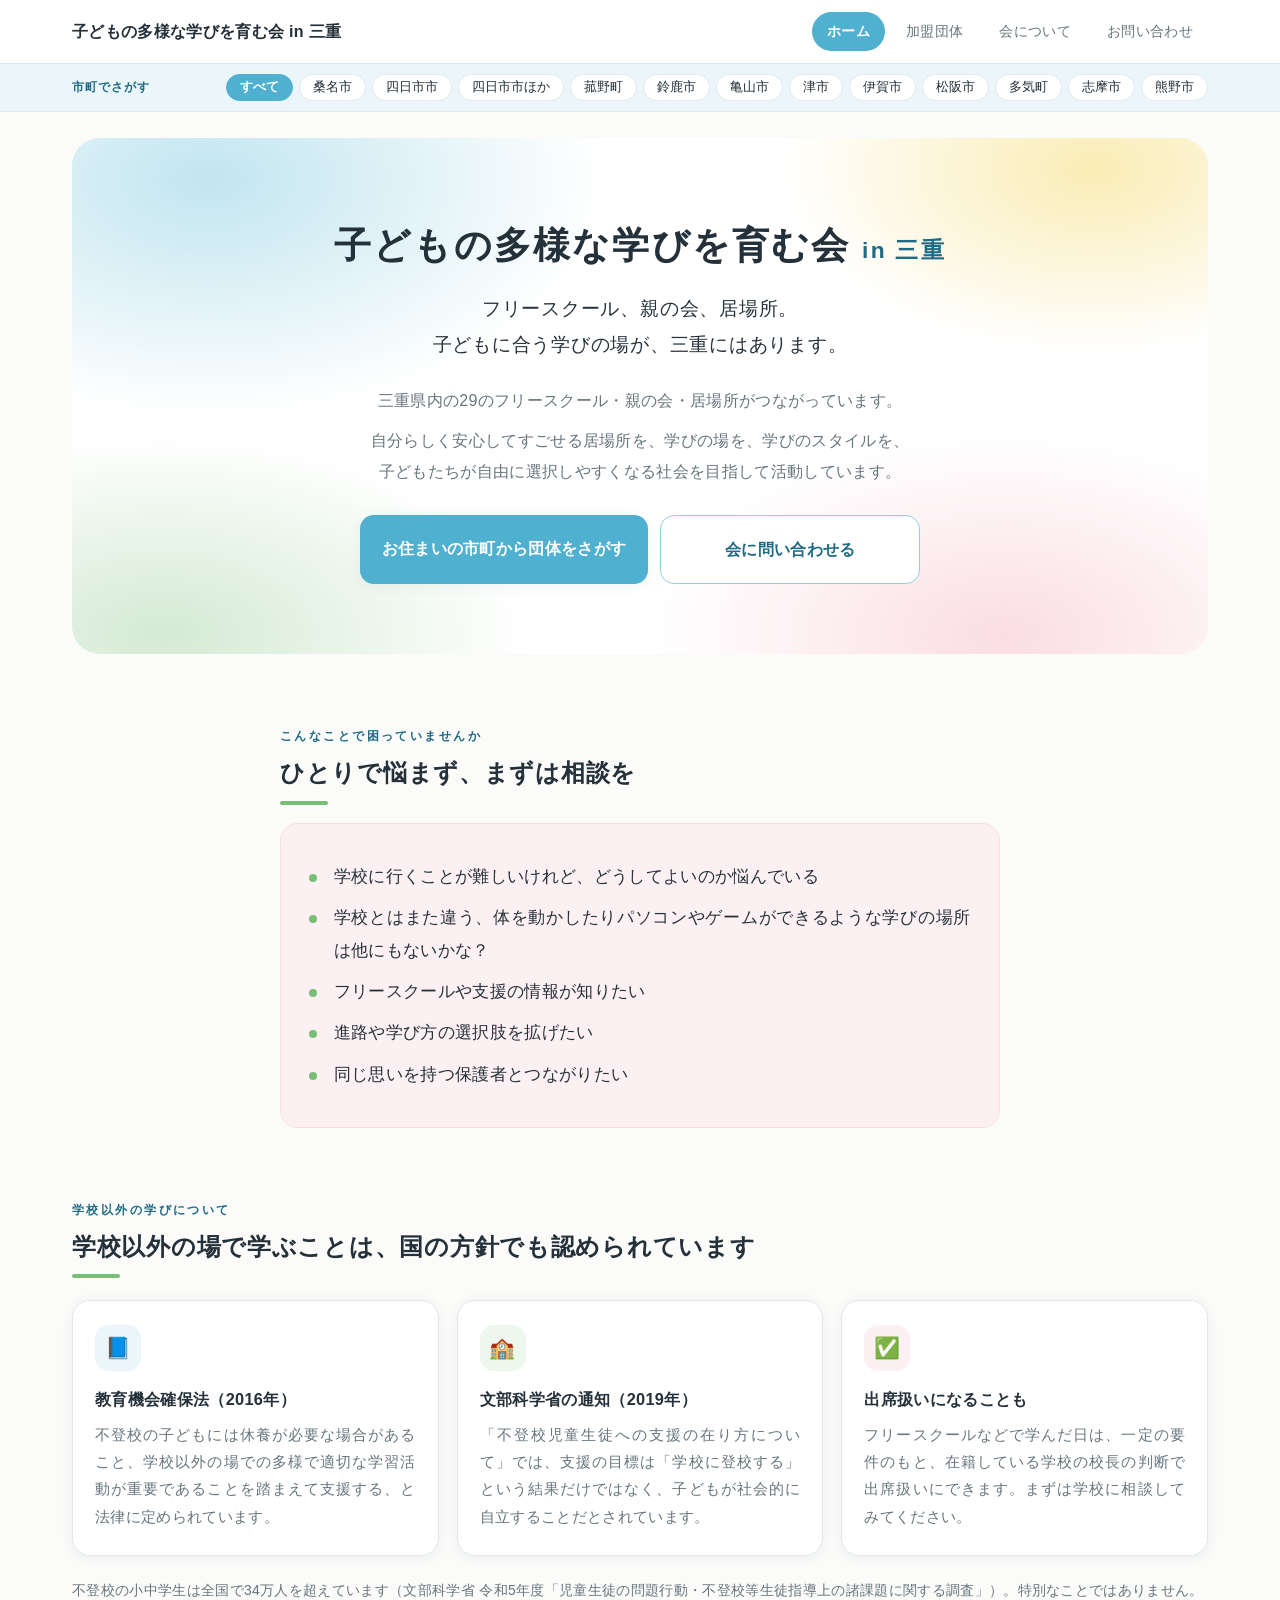
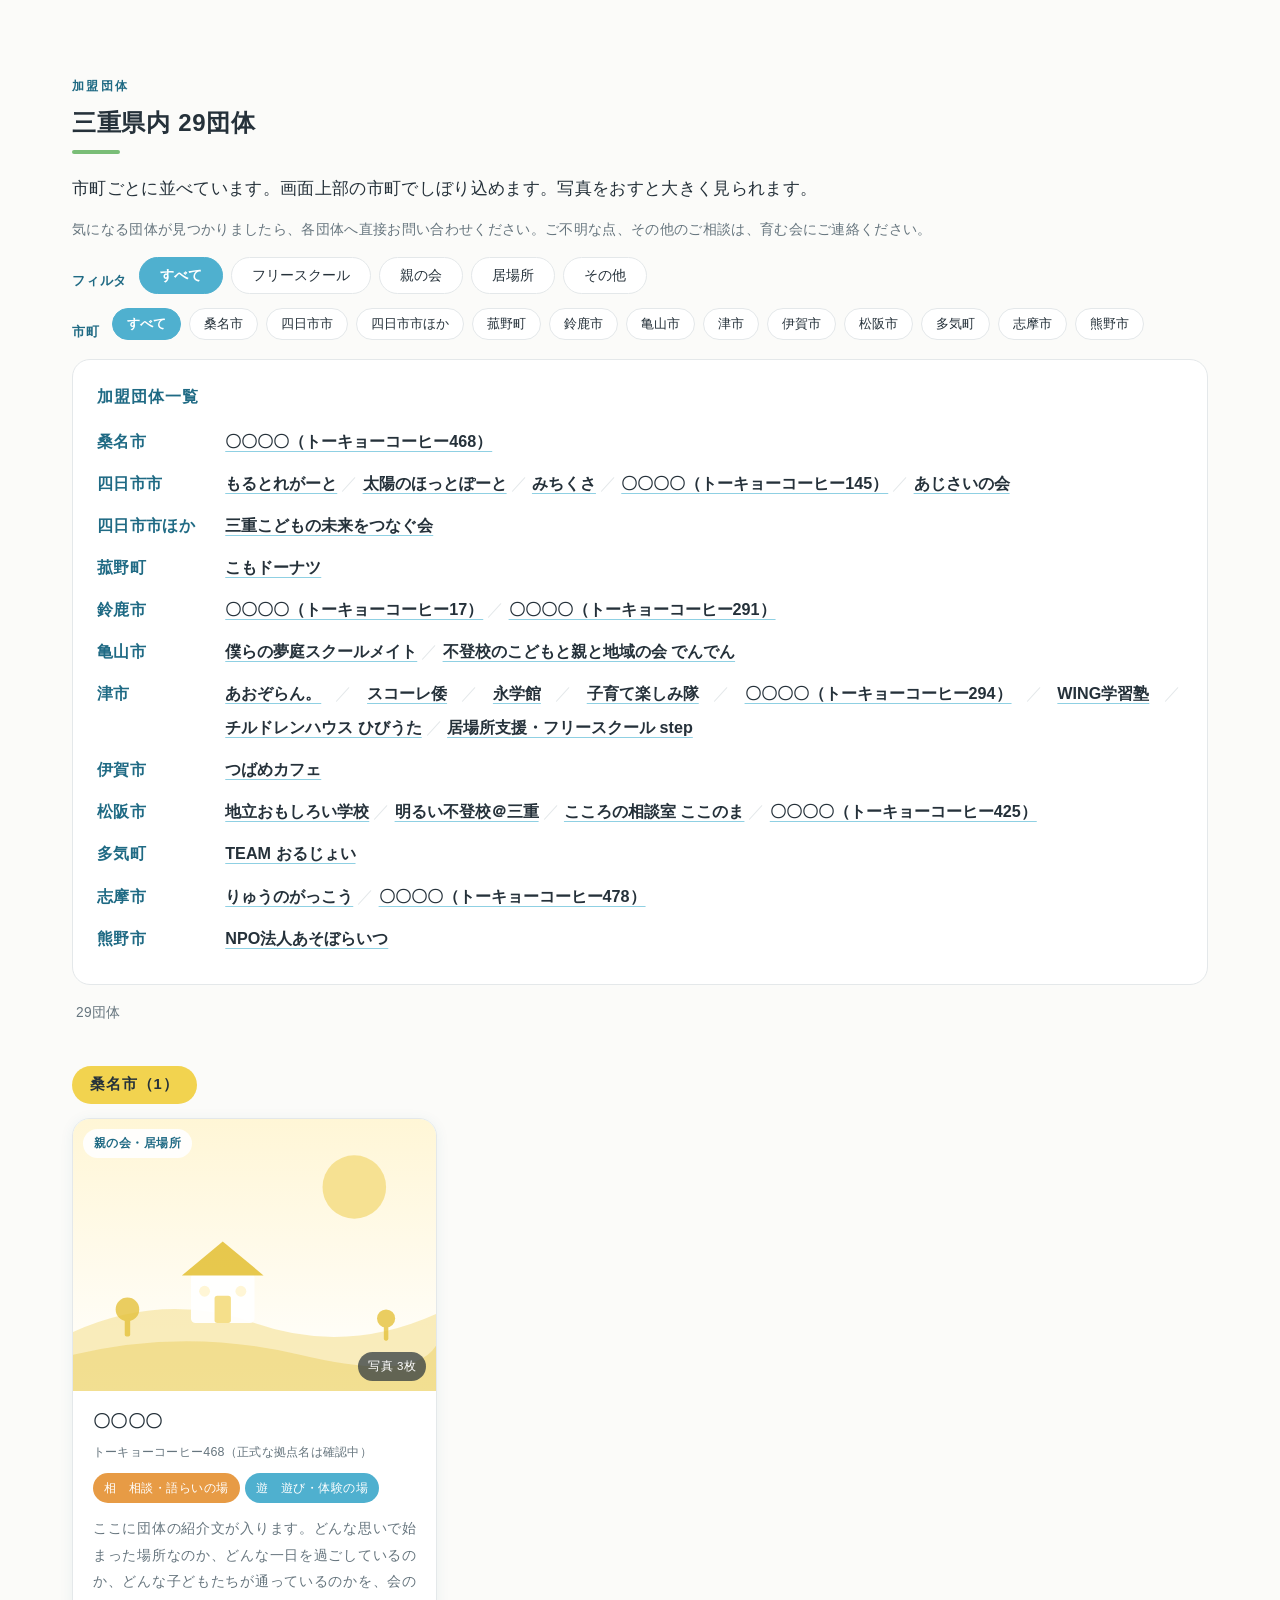
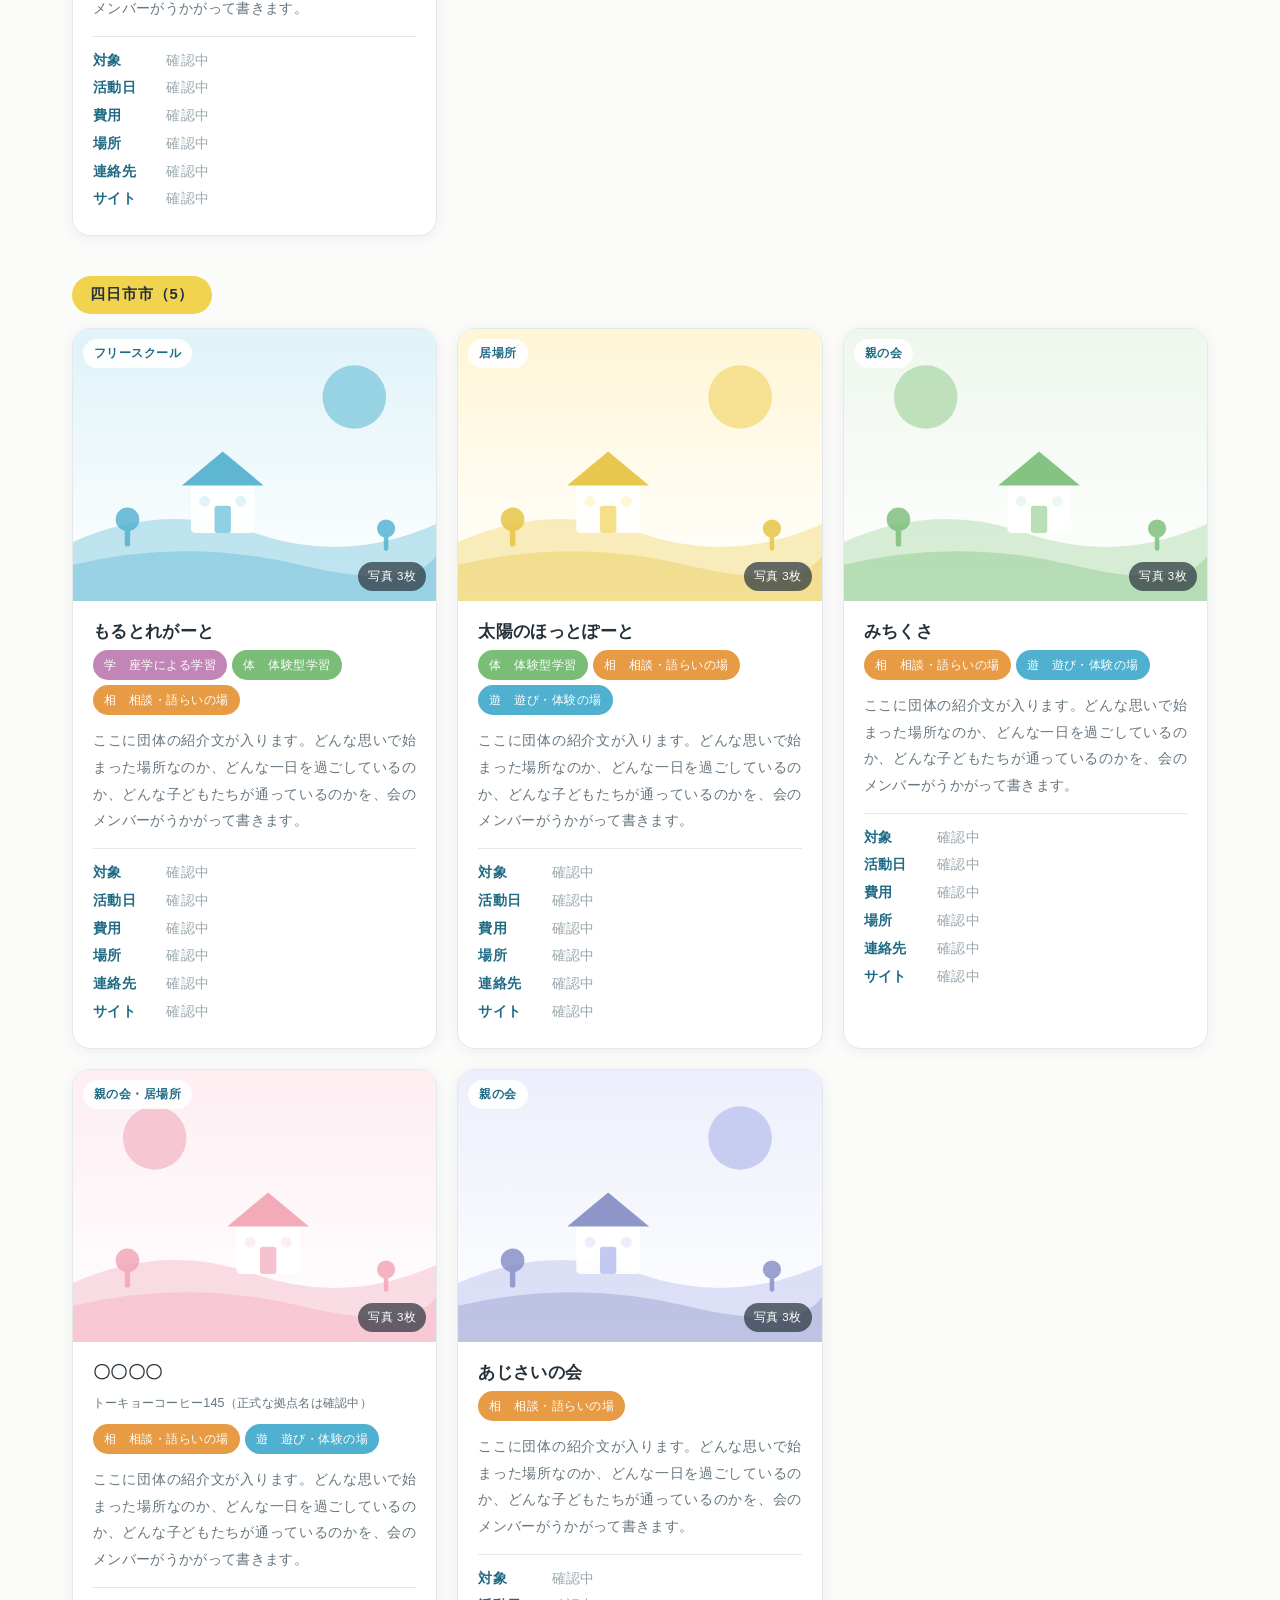
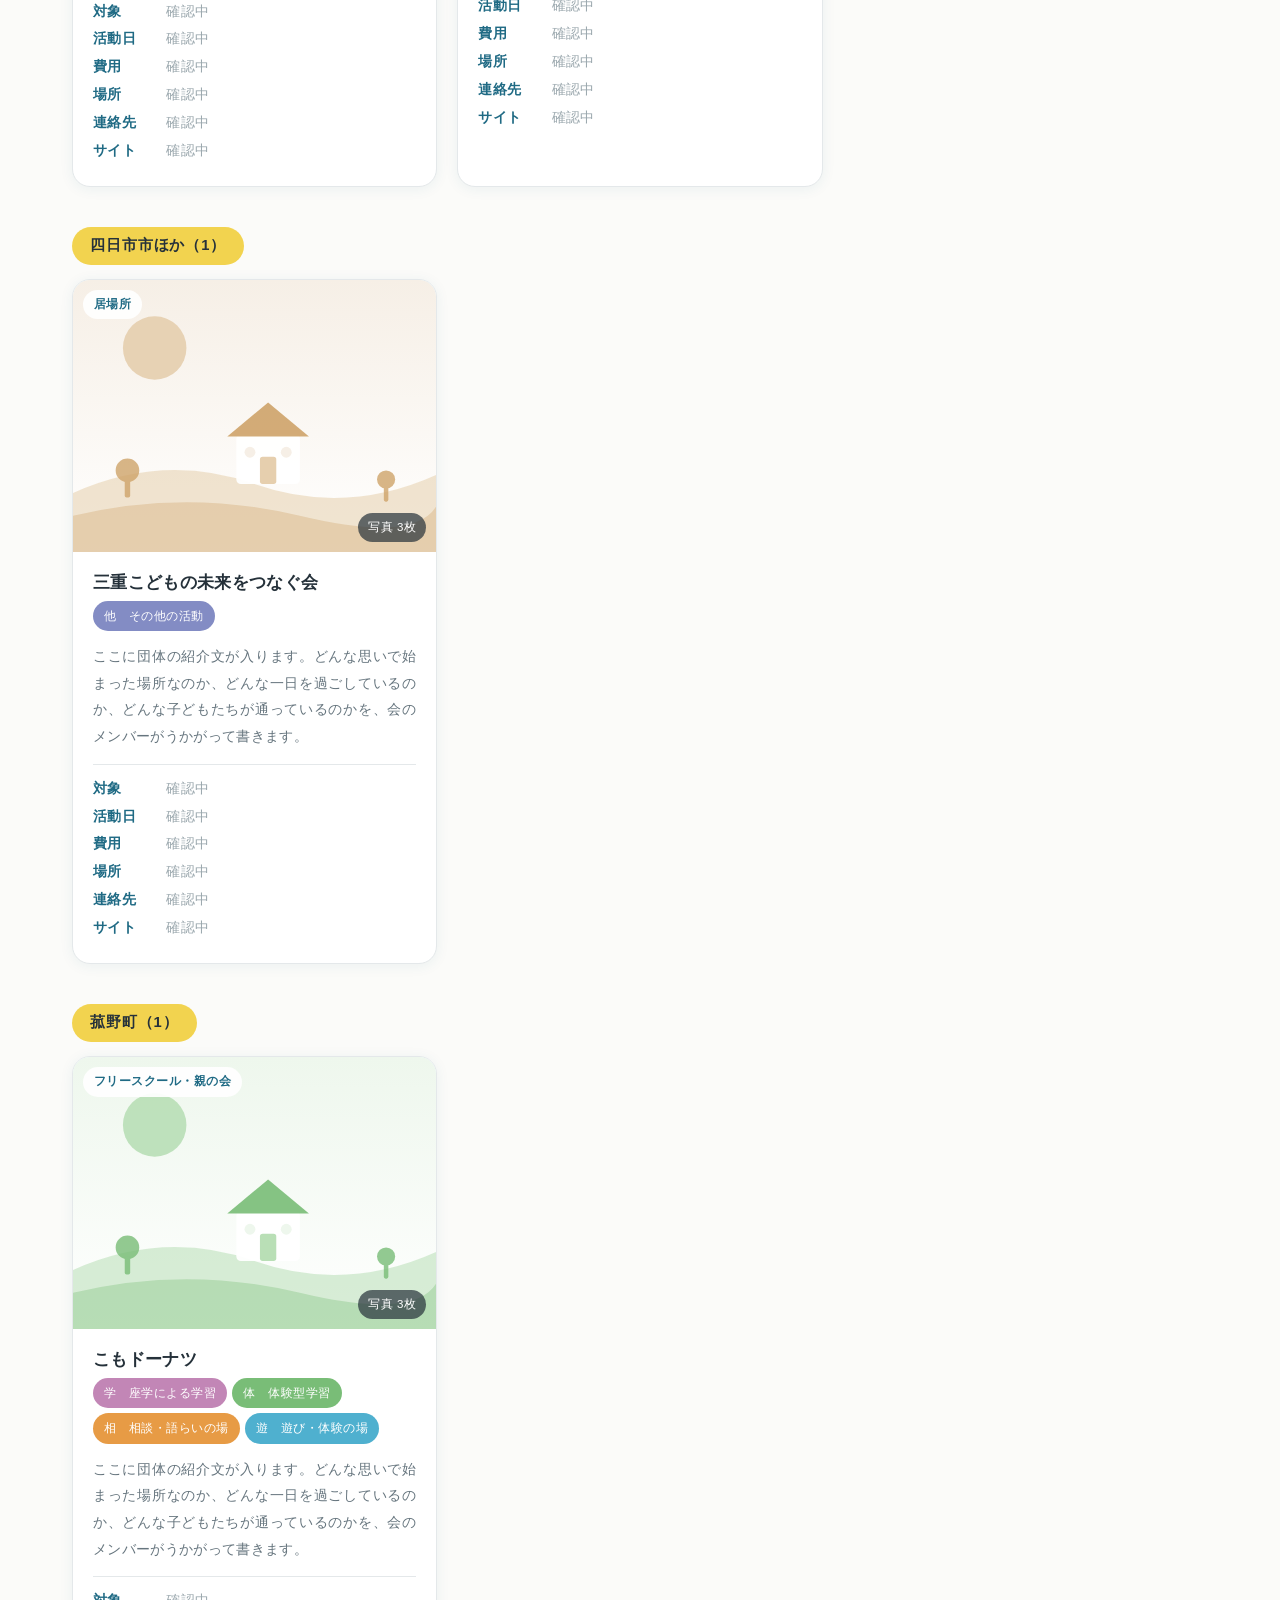
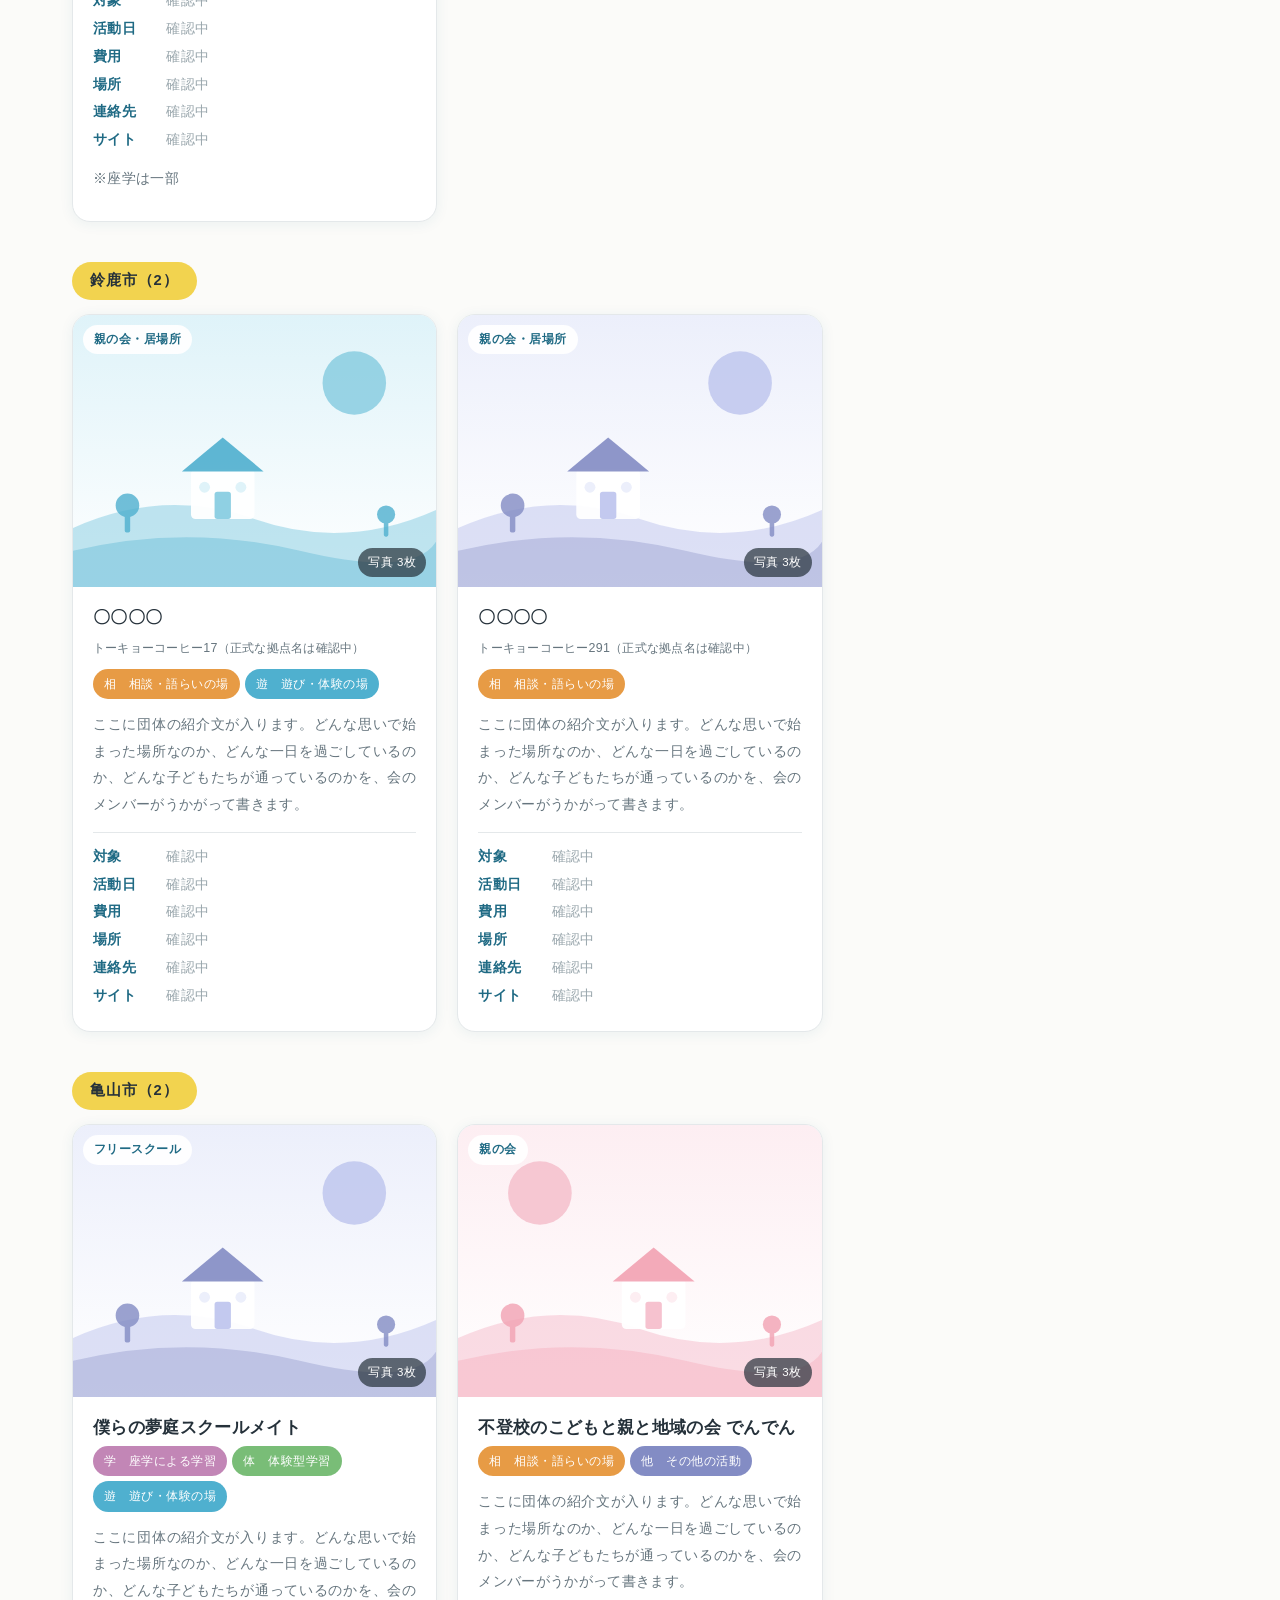
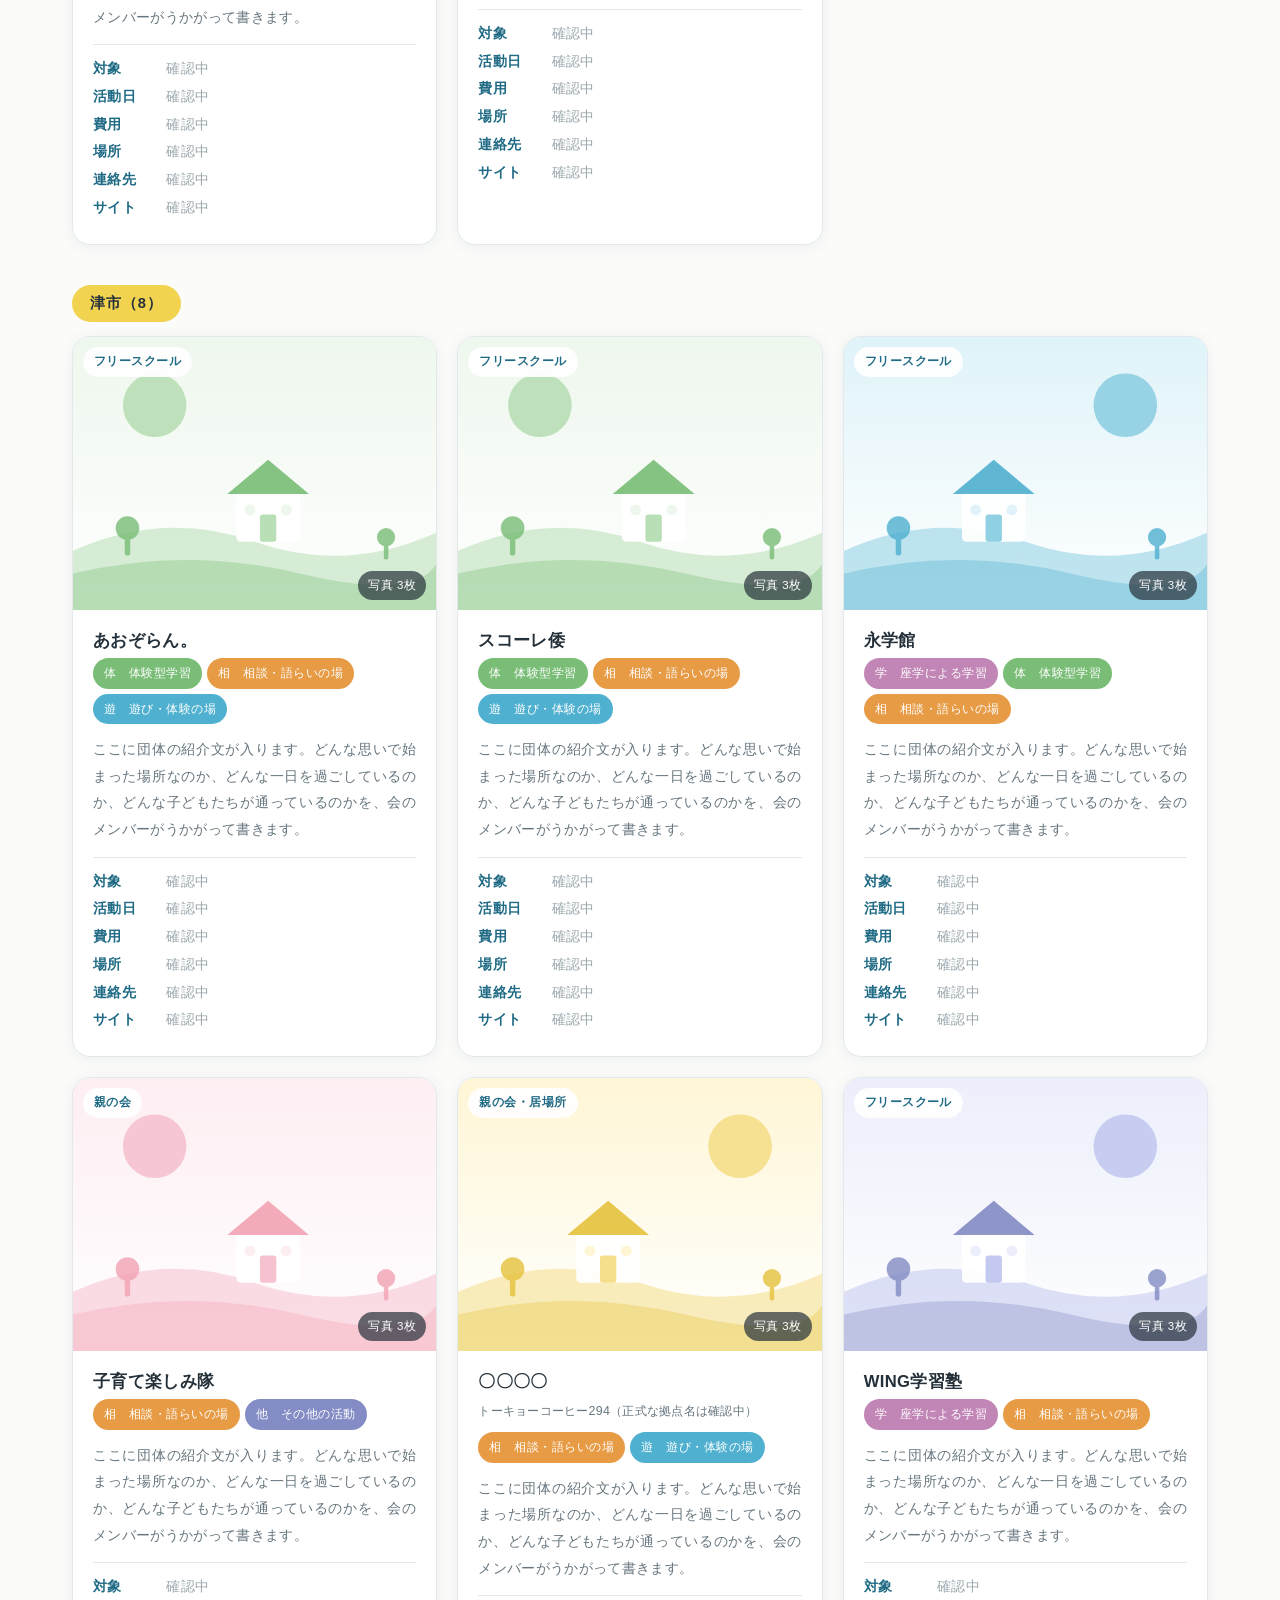
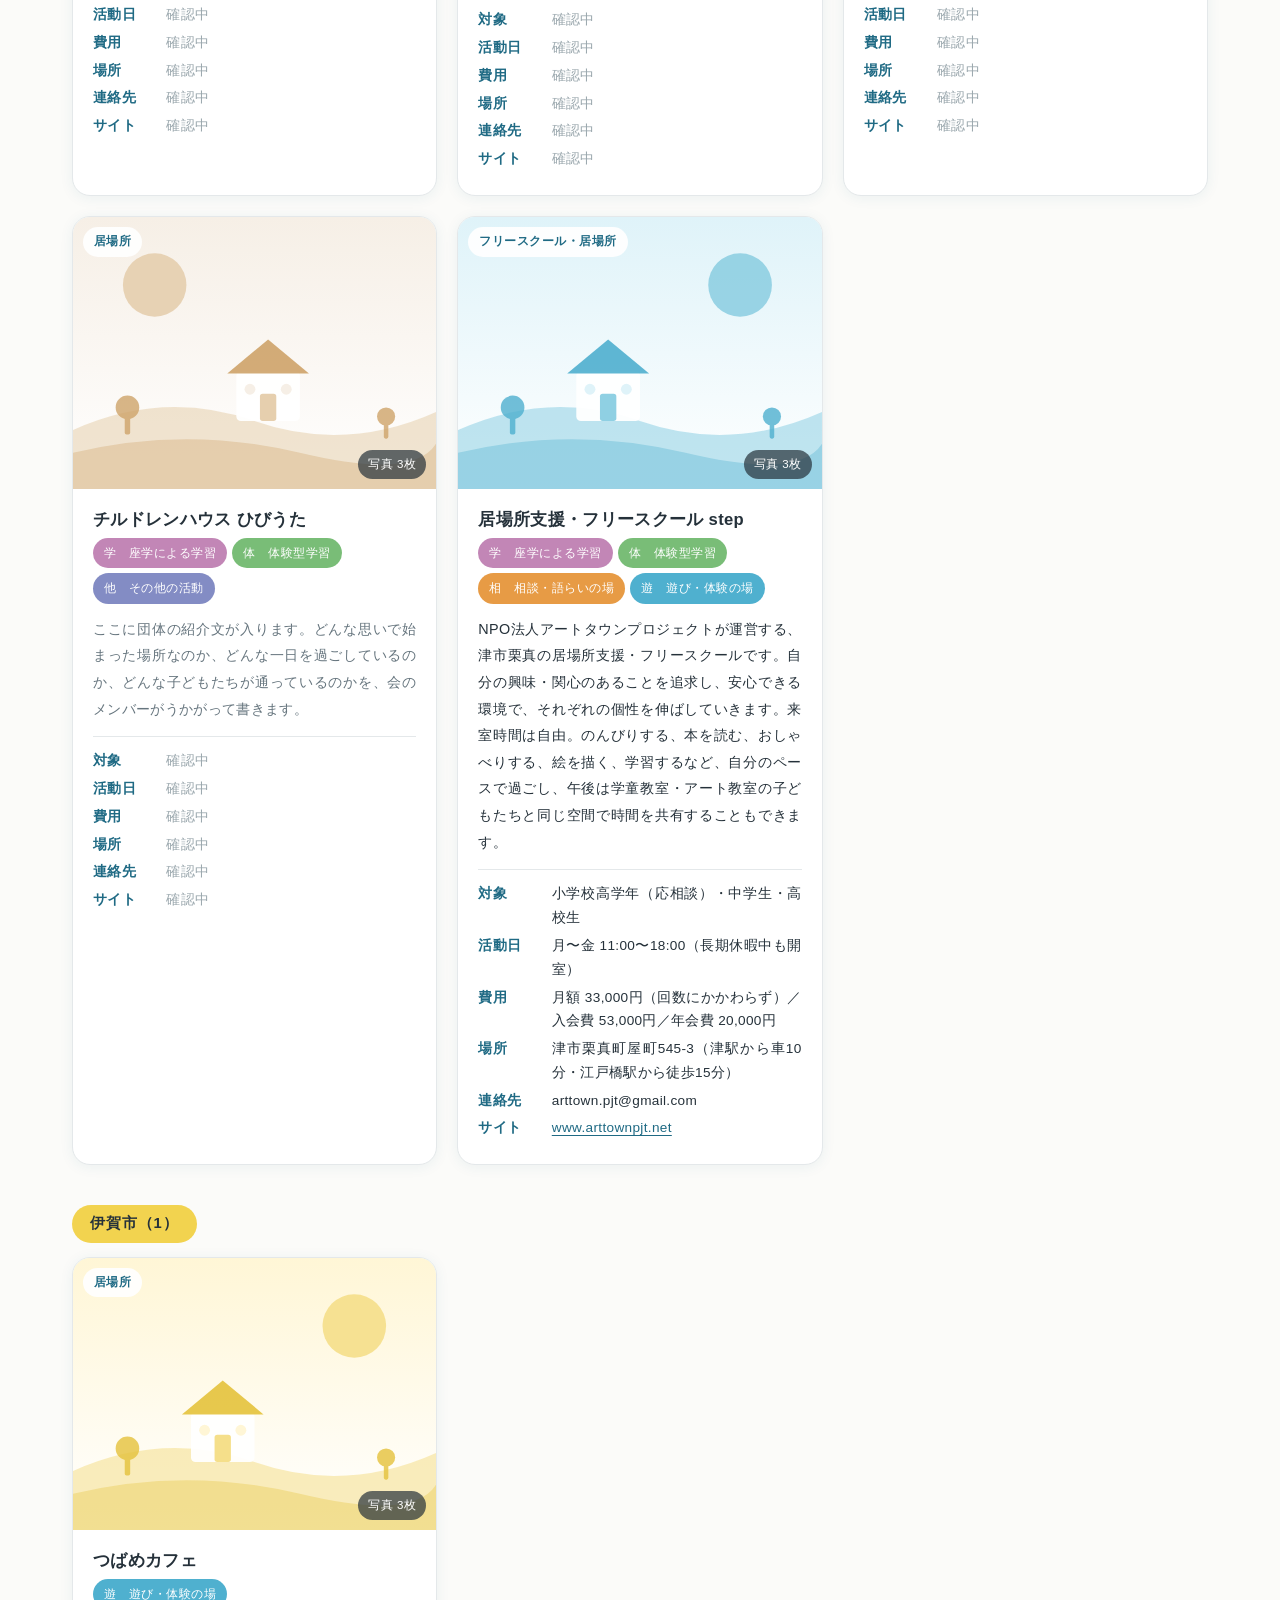
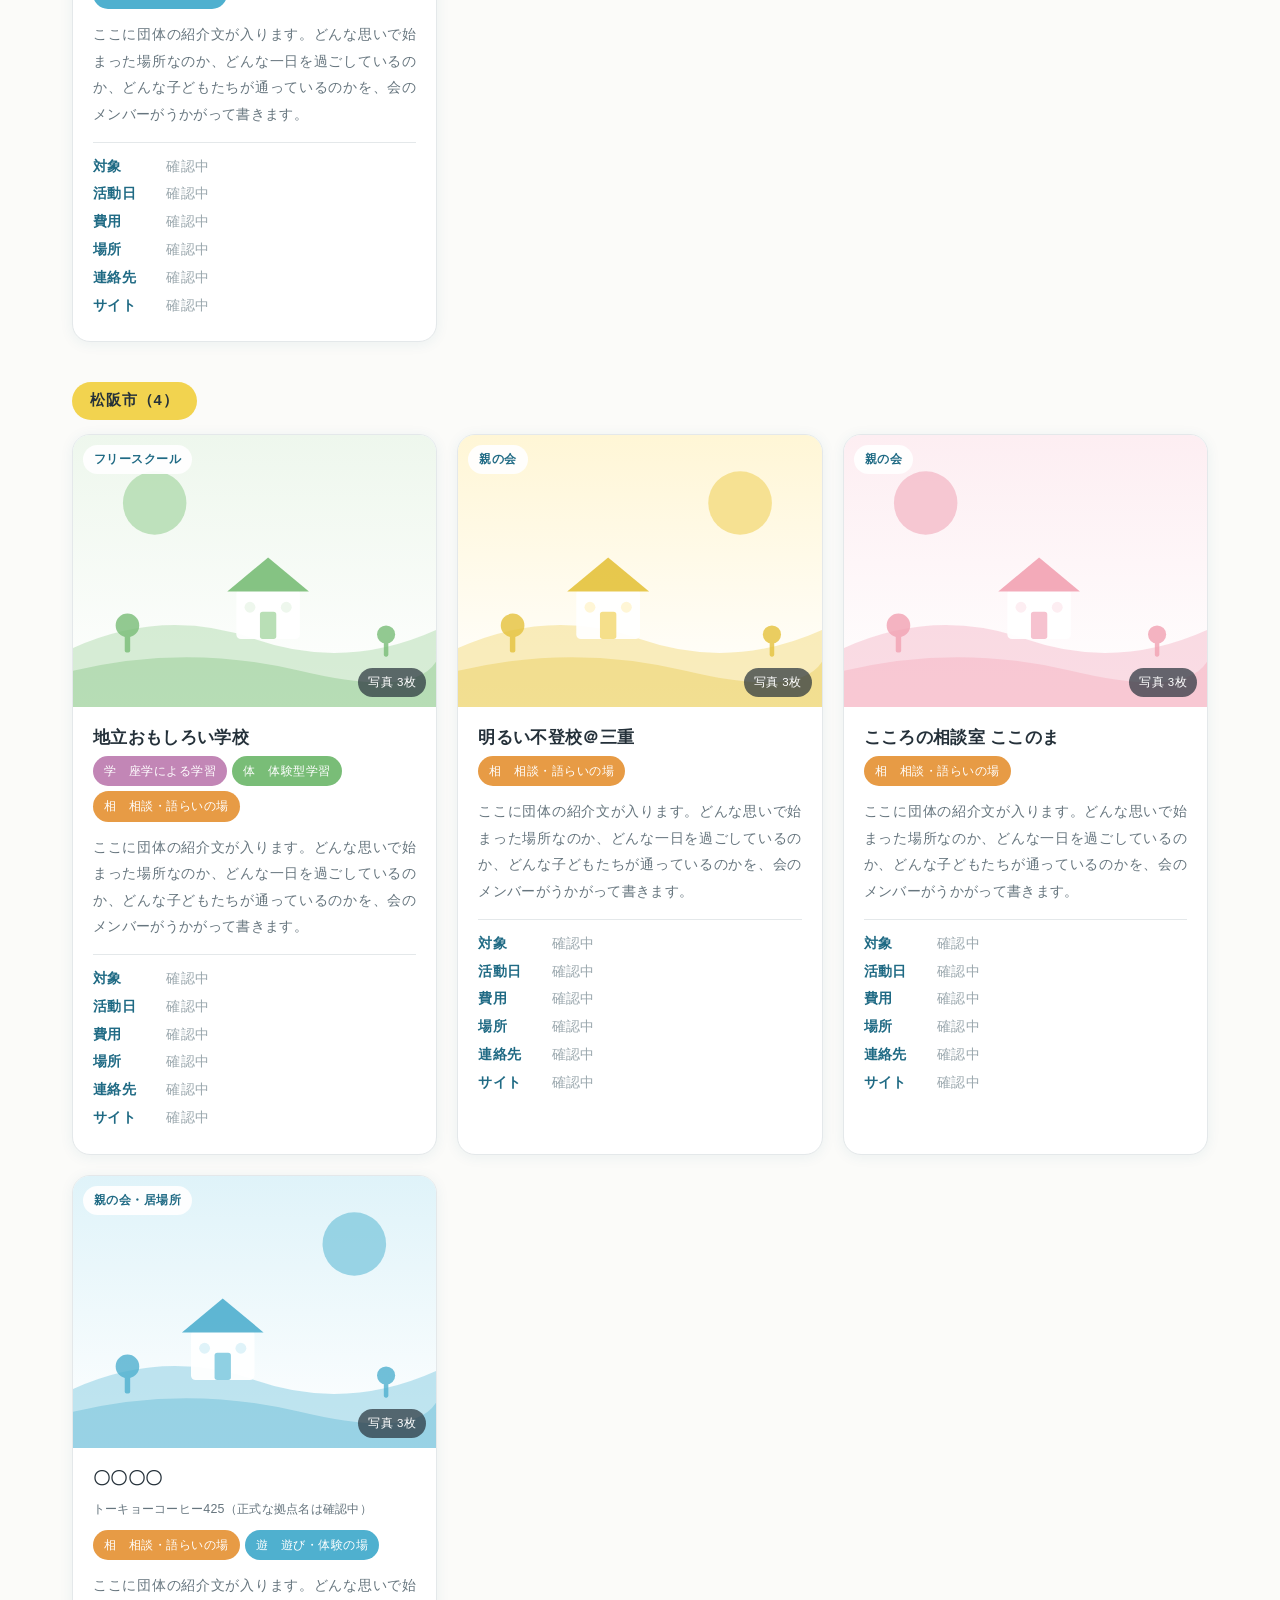
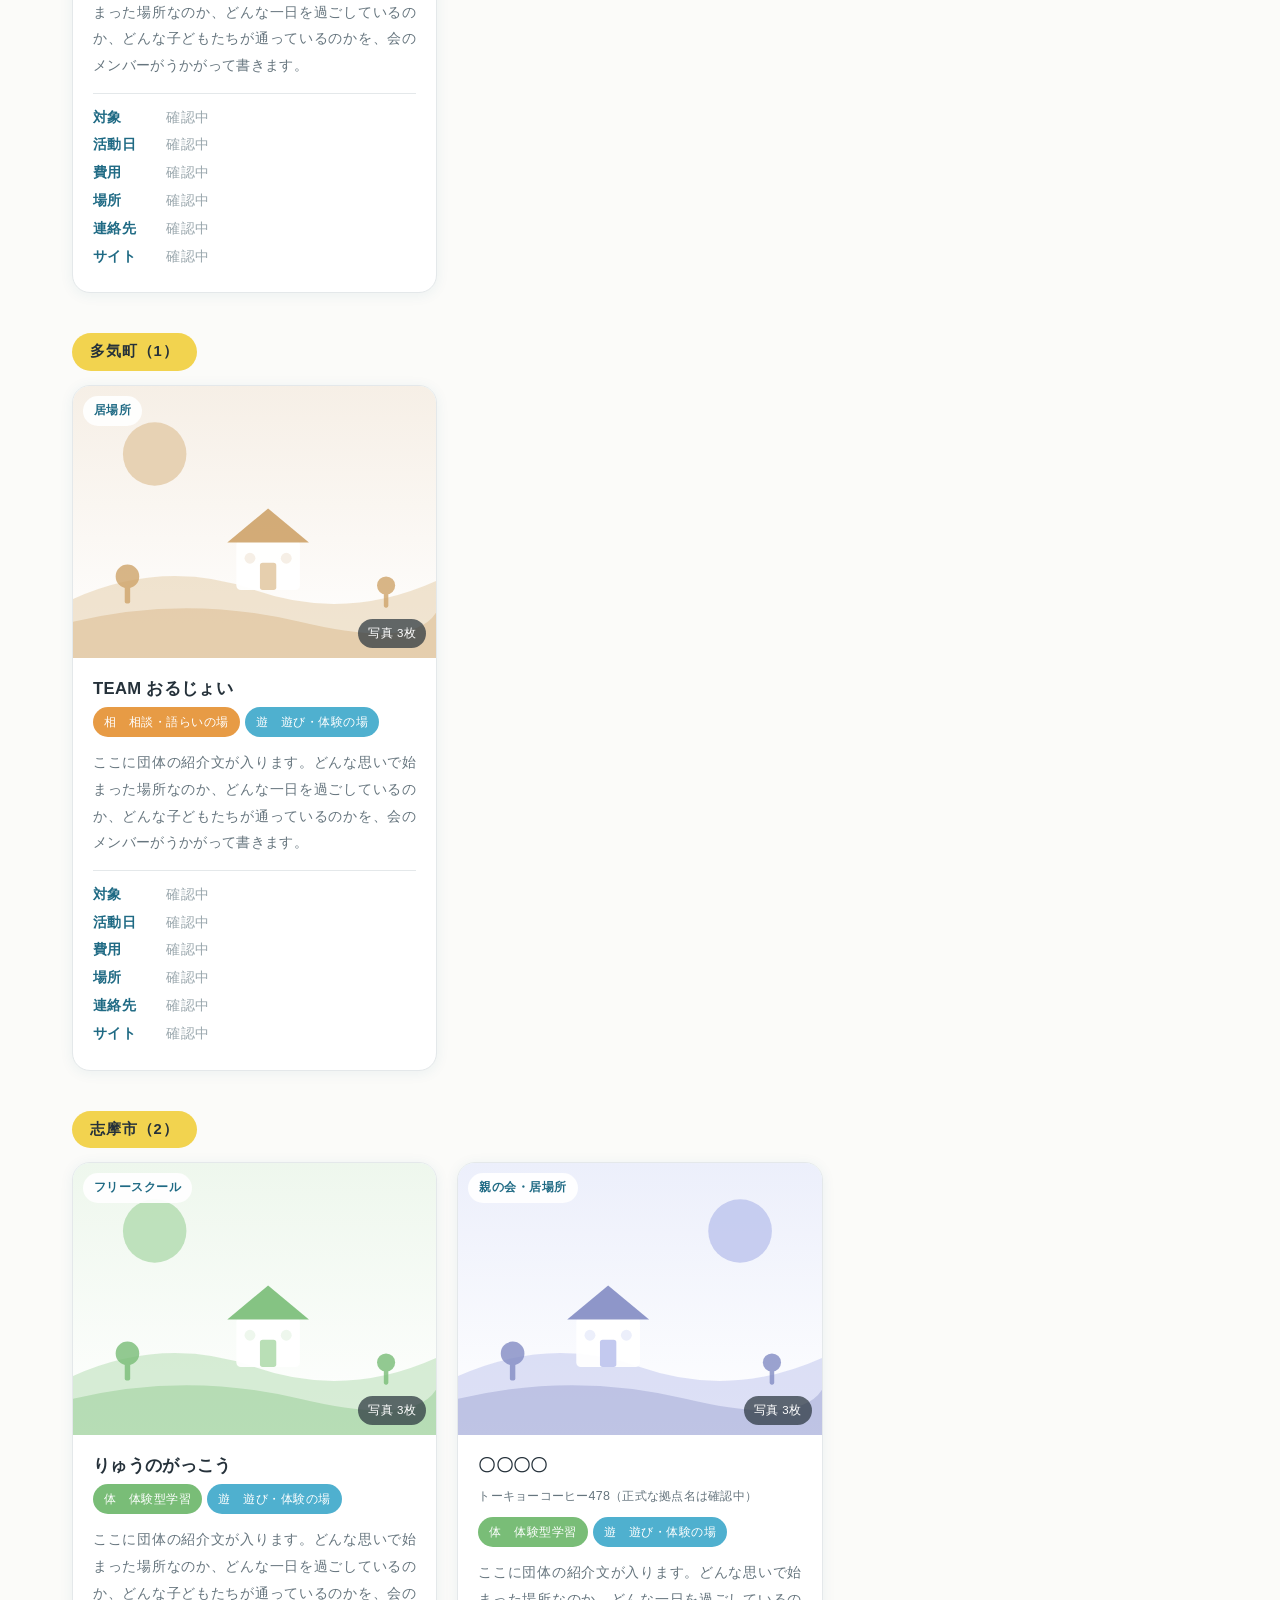
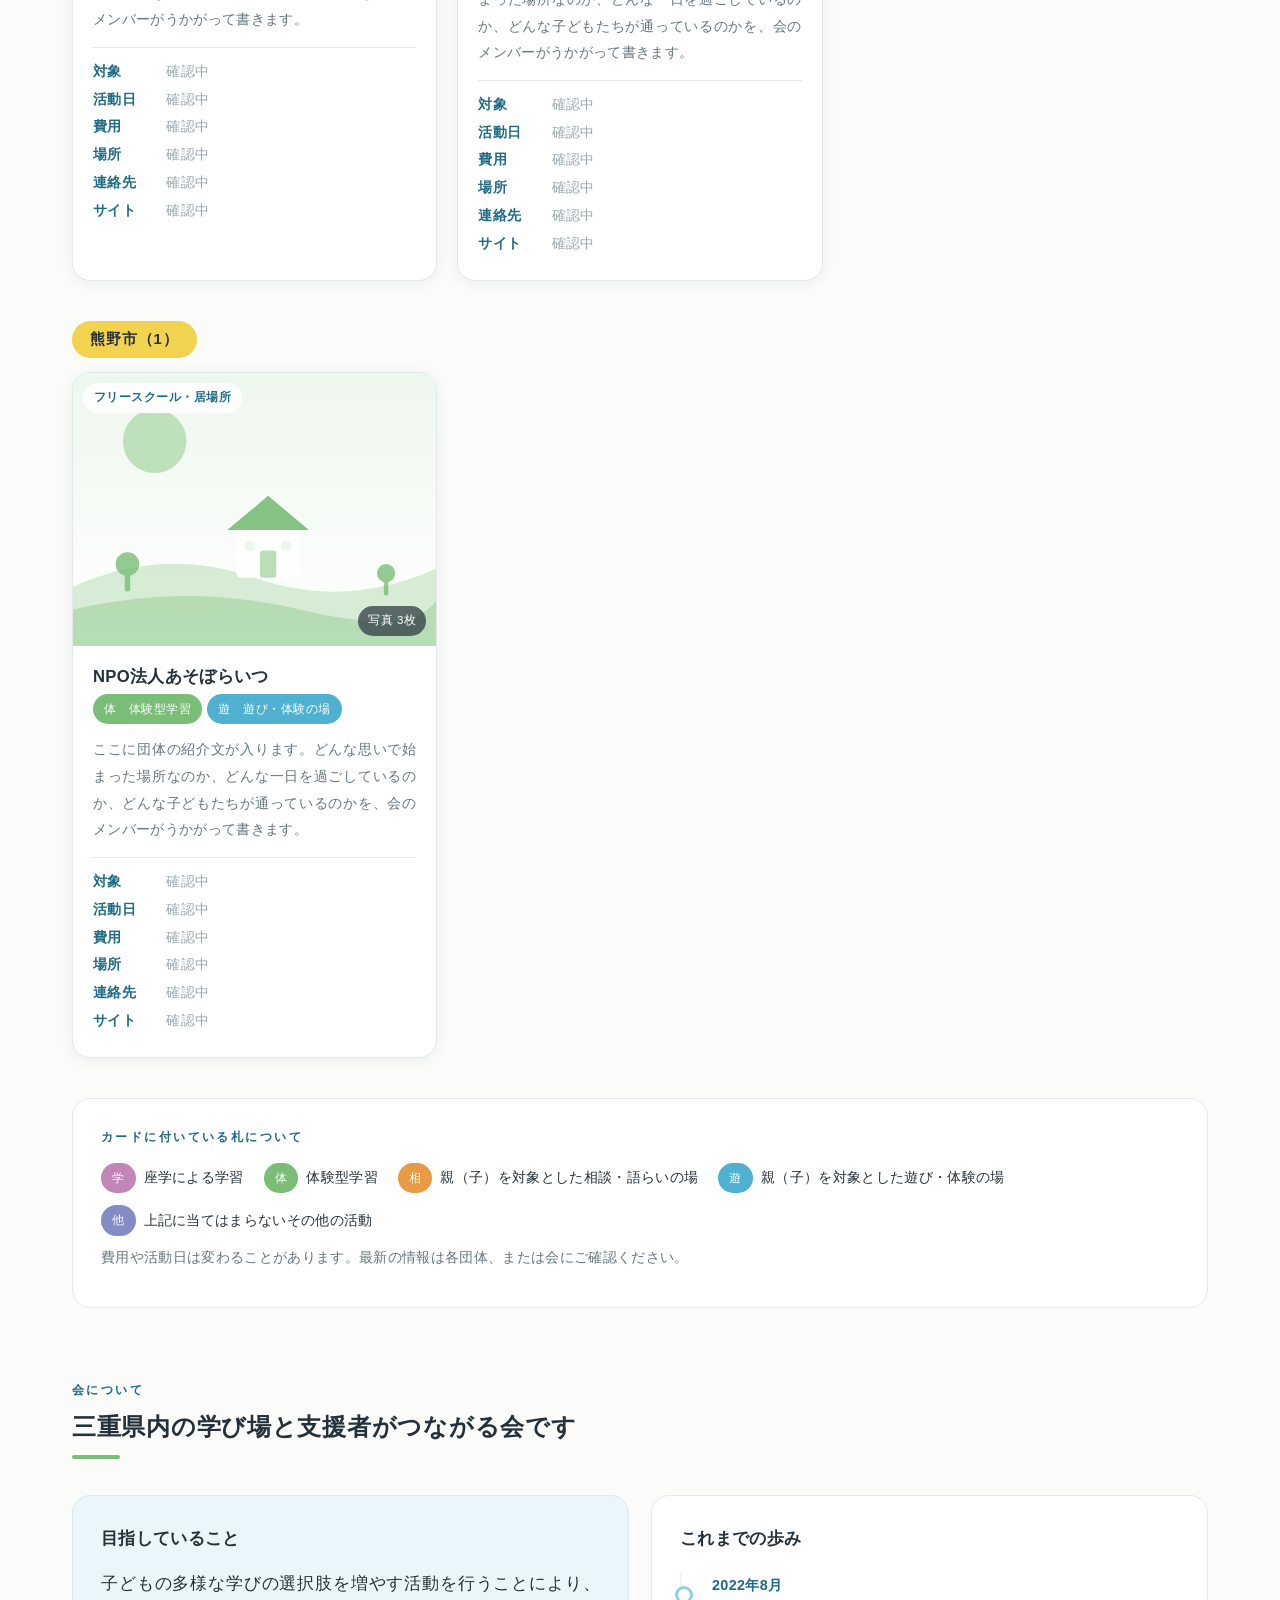
==== hp.html @ 935e494c "CSS/JSにバージョン番号を付与（端末のキャッシュ対策）" ====
<!DOCTYPE html>
<html lang="ja">
<head>
<meta name="robots" content="noindex, nofollow">
<meta charset="UTF-8">
<meta name="viewport" content="width=device-width, initial-scale=1.0">
<title>子どもの多様な学びを育む会in三重</title>
<meta name="description" content="三重県内のフリースクール・親の会・居場所がつながる会です。お住まいの市町から、子どもに合う学びの場をさがせます。">
<link rel="stylesheet" href="assets/style.css?v=202609090004">
</head>
<body>

<header class="site-header">
  <div class="inner">
    <p class="site-title"><a href="#top">子どもの多様な学びを育む会 in 三重</a></p>
    <nav class="site-nav">
      <a href="#top" data-nav="top">ホーム</a>
      <a href="#groups" data-nav="groups">加盟団体</a>
      <a href="#about" data-nav="about">会について</a>
      <a href="#contact" data-nav="contact">お問い合わせ</a>
    </nav>
  </div>
  <div class="citybar">
    <div class="inner">
      <span class="label">市町でさがす</span>
      <div class="row" id="cityRow"></div>
    </div>
  </div>
</header>

<main>

  <!-- ===== ホーム ===== -->
  <section id="top" class="hero">
    <h1>子どもの多様な学びを育む会<span class="in">in 三重</span></h1>
    <p class="catch">フリースクール、親の会、居場所。<br>子どもに合う学びの場が、三重にはあります。</p>
    <p class="lead">三重県内の29のフリースクール・親の会・居場所がつながっています。</p>
    <p>自分らしく安心してすごせる居場所を、学びの場を、学びのスタイルを、<br>子どもたちが自由に選択しやすくなる社会を目指して活動しています。</p>
    <div class="actions">
      <a class="btn" href="#groups">お住まいの市町から団体をさがす</a>
      <a class="btn ghost" href="#contact">会に問い合わせる</a>
    </div>
  </section>

  <section class="narrow reveal">
    <p class="kicker">こんなことで困っていませんか</p>
    <h2>ひとりで悩まず、まずは相談を</h2>
    <div class="card pink">
      <ul class="plain">
        <li>学校に行くことが難しいけれど、どうしてよいのか悩んでいる</li>
        <li>学校とはまた違う、体を動かしたりパソコンやゲームができるような学びの場所は他にもないかな？</li>
        <li>フリースクールや支援の情報が知りたい</li>
        <li>進路や学び方の選択肢を拡げたい</li>
        <li>同じ思いを持つ保護者とつながりたい</li>
      </ul>
    </div>
  </section>

  <section class="reveal">
    <p class="kicker">学校以外の学びについて</p>
    <h2>学校以外の場で学ぶことは、国の方針でも認められています</h2>
    <div class="pillars">
      <div class="pillar">
        <div class="ico a">📘</div>
        <h3>教育機会確保法（2016年）</h3>
        <p>不登校の子どもには休養が必要な場合があること、学校以外の場での多様で適切な学習活動が重要であることを踏まえて支援する、と法律に定められています。</p>
      </div>
      <div class="pillar">
        <div class="ico b">🏫</div>
        <h3>文部科学省の通知（2019年）</h3>
        <p>「不登校児童生徒への支援の在り方について」では、支援の目標は「学校に登校する」という結果だけではなく、子どもが社会的に自立することだとされています。</p>
      </div>
      <div class="pillar">
        <div class="ico c">✅</div>
        <h3>出席扱いになることも</h3>
        <p>フリースクールなどで学んだ日は、一定の要件のもと、在籍している学校の校長の判断で出席扱いにできます。まずは学校に相談してみてください。</p>
      </div>
    </div>
    <p class="note">不登校の小中学生は全国で34万人を超えています（文部科学省 令和5年度「児童生徒の問題行動・不登校等生徒指導上の諸課題に関する調査」）。特別なことではありません。</p>
  </section>

  <!-- ===== 加盟団体 ===== -->
  <section id="groups">
    <p class="kicker">加盟団体</p>
    <h2>三重県内 29団体</h2>
    <p>市町ごとに並べています。画面上部の市町でしぼり込めます。写真をおすと大きく見られます。</p>

    <p class="note" style="margin-top:12px">気になる団体が見つかりましたら、各団体へ直接お問い合わせください。ご不明な点、その他のご相談は、育む会にご連絡ください。</p>

    <div class="filterline">
      <span class="flabel">フィルタ</span>
      <div class="kinds" id="kindRow"></div>
    </div>
    <div class="filterline">
      <span class="flabel">市町</span>
      <div class="kinds cityset" id="cityRow2"></div>
    </div>
    <div class="card flat roster" id="roster">
      <p class="kicker">加盟団体一覧</p>
      <div id="rosterBody"></div>
    </div>

    <p class="count" id="count"></p>
    <div id="list"></div>

    <div class="card flat" style="margin-top:36px">
      <p class="kicker">カードに付いている札について</p>
      <div class="legend">
        <div><span class="tag gaku">学</span>座学による学習</div>
        <div><span class="tag tai">体</span>体験型学習</div>
        <div><span class="tag sou">相</span>親（子）を対象とした相談・語らいの場</div>
        <div><span class="tag asobi">遊</span>親（子）を対象とした遊び・体験の場</div>
        <div><span class="tag hoka">他</span>上記に当てはまらないその他の活動</div>
      </div>
      <p class="note">費用や活動日は変わることがあります。最新の情報は各団体、または会にご確認ください。</p>
    </div>
  </section>

  <!-- ===== 会について ===== -->
  <section id="about">
    <p class="kicker">会について</p>
    <h2>三重県内の学び場と支援者がつながる会です</h2>

    <div class="about-grid">
      <div>
        <div class="card sky reveal">
          <h3 style="margin-top:0">目指していること</h3>
          <p>子どもの多様な学びの選択肢を増やす活動を行うことにより、<strong>子どもの人権が尊重される教育環境を創る</strong>こと。これが会の目的です。</p>
          <p>自分らしく安心してすごせる居場所を、学びの場を、学びのスタイルを、子どもたちが自由に選択しやすくなる社会を目指しています。</p>
        </div>
        <div class="card reveal">
          <h3 style="margin-top:0">している活動</h3>
          <ul class="plain">
            <li>普及啓発のためのイベントの実施</li>
            <li>子どもの多様な学び場創設のための支援</li>
            <li>相談窓口および相談会の運営</li>
            <li>相談者が学び場を選択する支援</li>
            <li>子どもの多様な学び場の実態調査</li>
            <li>その他、目的の達成に必要な活動</li>
          </ul>
        </div>
      </div>
      <div>
        <div class="card flat reveal">
          <h3 style="margin-top:0">これまでの歩み</h3>
          <ul class="timeline">
            <li><span class="t">2022年8月</span>会を設立</li>
            <li><span class="t">2025年4月</span>会則を改訂（事務局の設置、会員種別の整理）</li>
            <li><span class="t">2025年9月</span>親子の居場所・多様な学び相談＆座談会を開催（四日市市・津市）</li>
            <li><span class="t">2026年8月</span>ワンストップ型の保護者相談会を開催（四日市市）</li>
          </ul>
        </div>
        <div class="card reveal">
          <h3 style="margin-top:0">会員について</h3>
          <table>
            <tr><th>正会員</th><td>会の目的に賛同し、子どもの多様な学び場を創ることに寄与する会員。総会での議決権があります。<br>会費：団体 年3,000円／個人 年2,000円<br>※団体には、個人が運営する任意団体やスクールも含みます。</td></tr>
            <tr><th>賛助会員</th><td>会の目的に賛同し、支援を行う会員。会費はいただきません。</td></tr>
          </table>
          <p class="note">入会をご希望の方は、入会申込書をご提出いただき、理事会の承認を経て入会となります。まずはお問い合わせください。</p>
        </div>
      </div>
    </div>
  </section>

  <!-- ===== お問い合わせ ===== -->
  <section id="contact" class="narrow reveal">
    <p class="kicker">お問い合わせ</p>
    <h2>まずは、いまの状況をお聞かせください</h2>
    <div class="card green">
      <p>「どこに相談したらいいかわからない」という段階でも構いません。お住まいの地域と、いま困っていることを書いてお送りください。会から各スクール・居場所へおつなぎします。お子さんご本人からのご連絡も歓迎します。</p>
      <a class="btn green" href="mailto:miekodomo.ground@gmail.com">miekodomo.ground@gmail.com にメールする</a>
    </div>
  </section>

</main>

<footer class="site-footer">
  <div class="inner">
    <p class="name">子どもの多様な学びを育む会 in 三重</p>
    <p>2022年8月1日設立</p>
    <p><a href="mailto:miekodomo.ground@gmail.com">miekodomo.ground@gmail.com</a></p>
    <a class="totop" href="#top">↑ ページの先頭へ</a>
  </div>
</footer>

<!-- ライトボックス -->
<div id="lb" role="dialog" aria-modal="true" aria-label="写真の拡大表示">
  <button id="lbclose" aria-label="閉じる">×</button>
  <button class="lbbtn" id="lbprev" aria-label="前へ">‹</button>
  <div id="lbstage"><img id="lbimg" alt=""></div>
  <button class="lbbtn" id="lbnext" aria-label="次へ">›</button>
  <div id="lbinfo"><div class="t"></div><div class="s"></div></div>
</div>

<script src="assets/groups.js?v=202609090004"></script>
<script>
(function(){
  /* ---------- 出現アニメーション ---------- */
  function setupReveal(){
    var els = document.querySelectorAll(".reveal:not(.in)");
    if(!("IntersectionObserver" in window)){
      for(var i=0;i<els.length;i++){ els[i].classList.add("in"); }
      return;
    }
    var io = new IntersectionObserver(function(entries){
      entries.forEach(function(e){
        if(e.isIntersecting){ e.target.classList.add("in"); io.unobserve(e.target); }
      });
    },{ threshold:.1 });
    for(var j=0;j<els.length;j++){ io.observe(els[j]); }
  }

  /* ---------- ナビの現在地 ---------- */
  (function(){
    var links = document.querySelectorAll(".site-nav a[data-nav]");
    var ids = ["top","groups","about","contact"];
    function update(){
      var y = window.scrollY + 160;
      var cur = "top";
      for(var i=0;i<ids.length;i++){
        var el = document.getElementById(ids[i]);
        if(el && el.offsetTop <= y){ cur = ids[i]; }
      }
      for(var k=0;k<links.length;k++){
        links[k].classList.toggle("on", links[k].getAttribute("data-nav") === cur);
      }
    }
    window.addEventListener("scroll", update, { passive:true });
    update();
  })();

  /* ---------- 一覧 ---------- */
  var KINDS = ["フリースクール","親の会","居場所","その他"];
  var selCity = "all";
  var selKind = "all";
  var cityRow = document.getElementById("cityRow");
  var cityRow2 = document.getElementById("cityRow2");
  var kindRow = document.getElementById("kindRow");
  var list    = document.getElementById("list");
  var count   = document.getElementById("count");

  function chip(text, on, handler){
    var b = document.createElement("button");
    b.className = "chip" + (on ? " on" : "");
    b.type = "button";
    b.textContent = text;
    b.addEventListener("click", handler);
    return b;
  }

  function jumpToList(){
    var top = document.getElementById("groups").offsetTop - 140;
    if(window.scrollY > top){ window.scrollTo({ top: top, behavior: "smooth" }); }
  }

  function buildFilters(){
    [cityRow, cityRow2].forEach(function(box){
      if(!box) return;
      box.innerHTML = "";
      box.appendChild(chip("すべて", selCity === "all", function(){ selCity = "all"; render(); jumpToList(); }));
      CITY_ORDER.forEach(function(c){
        box.appendChild(chip(c, selCity === c, function(){
          selCity = (selCity === c ? "all" : c); render();
          var t = document.getElementById("groups").offsetTop - 140;
          if(window.scrollY > t){ window.scrollTo({ top: t, behavior: "smooth" }); }
        }));
      });
    });
    kindRow.innerHTML = "";
    kindRow.appendChild(chip("すべて", selKind === "all", function(){ selKind = "all"; render(); }));
    KINDS.forEach(function(k){
      kindRow.appendChild(chip(k, selKind === k, function(){ selKind = (selKind === k ? "all" : k); render(); }));
    });
  }

  function match(g){
    if(selCity !== "all" && g.city !== selCity) return false;
    if(selKind !== "all" && g.kind.indexOf(selKind) < 0) return false;
    return true;
  }

  function row(dl, label, value, isLink){
    var dt = document.createElement("dt");
    dt.textContent = label;
    dl.appendChild(dt);
    var dd = document.createElement("dd");
    if(value){
      if(isLink){
        var a = document.createElement("a");
        a.href = value; a.target = "_blank"; a.rel = "noopener";
        a.textContent = value.replace(/^https?:\/\//, "").replace(/\/$/, "");
        dd.appendChild(a);
      }else{
        dd.textContent = value;
      }
    }else{
      dd.className = "un";
      dd.textContent = "確認中";
    }
    dl.appendChild(dd);
  }

  function card(g, idx){
    var d = document.createElement("div");
    d.className = "group";
    d.id = "g" + idx;

    var ph = document.createElement("div");
    ph.className = "photo";
    var img = document.createElement("img");
    img.src = g.photos[0];
    img.alt = g.name;
    img.loading = "lazy";
    ph.appendChild(img);
    var kd = document.createElement("span");
    kd.className = "kindlabel";
    kd.textContent = g.kind.join("・");
    ph.appendChild(kd);
    if(g.photos.length > 1){
      var more = document.createElement("span");
      more.className = "more";
      more.textContent = "写真 " + g.photos.length + "枚";
      ph.appendChild(more);
    }
    ph.addEventListener("click", function(){ openLb(idx, 0); });
    d.appendChild(ph);

    var body = document.createElement("div");
    body.className = "body";

    var n = document.createElement("p");
    n.className = "name";
    n.textContent = g.name;
    body.appendChild(n);

    if(g.sub){
      var sb = document.createElement("p");
      sb.className = "subname";
      sb.textContent = g.sub;
      body.appendChild(sb);
    }

    var tg = document.createElement("p");
    tg.className = "tags";
    g.tags.forEach(function(t){
      var s = document.createElement("span");
      s.className = "tag " + t;
      s.textContent = TAG_SHORT[t] + "　" + TAG_LABEL[t];
      tg.appendChild(s);
    });
    body.appendChild(tg);

    var intro = document.createElement("p");
    intro.className = "intro" + (g.sample ? " sample" : "");
    intro.textContent = g.intro;
    body.appendChild(intro);

    var dl = document.createElement("dl");
    row(dl, "対象",   g.age);
    row(dl, "活動日", g.days);
    row(dl, "費用",   g.fee);
    row(dl, "場所",   g.place);
    row(dl, "連絡先", g.contact);
    row(dl, "サイト", g.url, true);
    body.appendChild(dl);

    if(g.note){
      var nt = document.createElement("p");
      nt.className = "note";
      nt.style.marginTop = "10px";
      nt.textContent = "※" + g.note;
      body.appendChild(nt);
    }

    d.appendChild(body);
    return d;
  }

  function buildRoster(){
    var box = document.getElementById("rosterBody");
    if(!box) return;
    box.innerHTML = "";
    CITY_ORDER.forEach(function(city){
      var idxs = [];
      GROUPS.forEach(function(g, i){ if(g.city === city){ idxs.push(i); } });
      if(idxs.length === 0) return;
      var line = document.createElement("p");
      line.className = "roster-line";
      var c = document.createElement("span");
      c.className = "roster-city";
      c.textContent = city;
      line.appendChild(c);
      var names = document.createElement("span");
      names.className = "roster-names";
      line.appendChild(names);
      idxs.forEach(function(i, n){
        if(n > 0){
          var sep = document.createElement("span");
          sep.className = "roster-sep";
          sep.textContent = "／";
          names.appendChild(sep);
        }
        var a = document.createElement("button");
        a.type = "button";
        a.className = "roster-name";
        var sub = GROUPS[i].sub ? GROUPS[i].sub.replace(/（.*$/, "") : "";
        a.textContent = GROUPS[i].name + (sub ? "（" + sub + "）" : "");
        a.addEventListener("click", function(){
          selCity = "all"; selKind = "all"; render();
          var el = document.getElementById("g" + i);
          if(!el) return;
          window.scrollTo({ top: el.getBoundingClientRect().top + window.scrollY - 150, behavior: "smooth" });
          el.classList.add("flash");
          setTimeout(function(){ el.classList.remove("flash"); }, 1600);
        });
        names.appendChild(a);
      });
      box.appendChild(line);
    });
  }

  function render(){
    buildFilters();
    buildRoster();
    var hit = GROUPS.filter(match);
    count.textContent = hit.length + "団体";
    list.innerHTML = "";
    if(hit.length === 0){
      var p = document.createElement("p");
      p.className = "note";
      p.textContent = "条件に合う団体が見つかりませんでした。絞り込みを減らしてみてください。";
      list.appendChild(p);
      return;
    }
    CITY_ORDER.forEach(function(city){
      var inCity = hit.filter(function(g){ return g.city === city; });
      if(inCity.length === 0) return;
      var block = document.createElement("div");
      block.className = "city-block reveal";
      var h = document.createElement("div");
      h.className = "city-name";
      h.textContent = city + "（" + inCity.length + "）";
      block.appendChild(h);
      var grid = document.createElement("div");
      grid.className = "group-grid";
      inCity.forEach(function(g){ grid.appendChild(card(g, GROUPS.indexOf(g))); });
      block.appendChild(grid);
      list.appendChild(block);
    });
    setupReveal();
  }

  /* ---------- ライトボックス ---------- */
  var lb = document.getElementById("lb");
  var lbimg = document.getElementById("lbimg");
  var lbt = lb.querySelector("#lbinfo .t");
  var lbs = lb.querySelector("#lbinfo .s");
  var curG = 0, curP = 0;

  function showLb(){
    var g = GROUPS[curG];
    lbimg.src = g.photos[curP];
    lbimg.alt = g.name;
    lbt.textContent = g.name + (g.sub ? "（" + g.sub + "）" : "");
    lbs.textContent = g.city + "　　" + (curP + 1) + " / " + g.photos.length;
  }
  function openLb(gi, pi){
    curG = gi; curP = pi;
    showLb();
    lb.classList.add("open");
    document.body.style.overflow = "hidden";
  }
  function closeLb(){
    lb.classList.remove("open");
    document.body.style.overflow = "";
  }
  function step(d){
    var n = GROUPS[curG].photos.length;
    curP = (curP + d + n) % n;
    showLb();
  }
  document.getElementById("lbclose").addEventListener("click", closeLb);
  document.getElementById("lbprev").addEventListener("click", function(){ step(-1); });
  document.getElementById("lbnext").addEventListener("click", function(){ step(1); });
  lb.addEventListener("click", function(e){ if(e.target === lb || e.target.id === "lbstage"){ closeLb(); } });
  document.addEventListener("keydown", function(e){
    if(!lb.classList.contains("open")) return;
    if(e.key === "Escape") closeLb();
    if(e.key === "ArrowLeft") step(-1);
    if(e.key === "ArrowRight") step(1);
  });

  render();
  setupReveal();
})();
</script>

</body>
</html>
---- assets/style.css ----
@charset "UTF-8";
/* 子どもの多様な学びを育む会in三重 公式サイト（1ページ完結）
   配色は会のチラシ（そら色・きみどり・やまぶき・さくら）に合わせる */

:root{
  --sky:#4fb0cf;
  --sky-soft:#8fd0e3;
  --sky-pale:#eaf6fa;
  --sky-deep:#1f6a84;
  --green:#79bd77;
  --green-pale:#eef7ed;
  --yellow:#f2d34f;
  --pink:#f2a2b3;
  --pink-pale:#fdf0f3;
  --ink:#25313a;
  --ink-soft:#66757e;
  --line:#e4e8ea;
  --paper:#ffffff;
  --ground:#fbfbf9;
  --maxw:1180px;
  --narrow:720px;
  --shadow:0 2px 14px rgba(31,106,132,.07);
  --shadow-lift:0 10px 28px rgba(31,106,132,.15);
}

*{box-sizing:border-box}
html{scroll-behavior:smooth;-webkit-text-size-adjust:100%}
body{
  margin:0;background:var(--ground);color:var(--ink);
  font-family:"Hiragino Maru Gothic ProN","ヒラギノ丸ゴ ProN","Hiragino Sans","Yu Gothic",sans-serif;
  font-size:16.5px;line-height:2.0;letter-spacing:.02em;
}
img{max-width:100%;height:auto;display:block}
a{color:var(--sky-deep);text-underline-offset:3px}

/* ---------- ヘッダ（固定・ページ内リンク） ---------- */
.site-header{
  background:rgba(255,255,255,.92);backdrop-filter:saturate(160%) blur(8px);
  border-bottom:1px solid var(--line);position:sticky;top:0;z-index:30;
}
.site-header .inner{
  max-width:var(--maxw);margin:0 auto;padding:12px 22px;
  display:flex;align-items:center;justify-content:space-between;gap:16px;flex-wrap:wrap;
}
.site-title{font-size:1rem;font-weight:bold;margin:0;line-height:1.5}
.site-title a{color:var(--ink);text-decoration:none}
.site-title .sub{display:block;font-size:.66rem;font-weight:normal;color:var(--ink-soft);letter-spacing:.16em;margin-top:2px}
.site-nav{display:flex;flex-wrap:wrap;gap:6px}
.site-nav a{
  display:block;padding:6px 15px;border-radius:999px;text-decoration:none;
  font-size:.85rem;color:var(--ink-soft);transition:.18s;
}
.site-nav a:hover{background:var(--sky-pale);color:var(--sky-deep)}
.site-nav a.on{background:var(--sky);color:#fff;font-weight:bold}

/* 市町の帯（ヘッダ内で常に1行・固定） */
.citybar{background:var(--sky-pale);border-top:1px solid #d4ecf3}
.citybar .inner{
  max-width:var(--maxw);margin:0 auto;padding:8px 22px;
  display:flex;align-items:center;gap:12px;
}
.citybar .label{flex:none;font-size:.78rem;font-weight:bold;color:var(--sky-deep);letter-spacing:.08em;white-space:nowrap}
.citybar .row{
  display:flex;gap:6px;flex-wrap:nowrap;overflow-x:auto;scrollbar-width:none;padding:2px 0;
}
.citybar .row::-webkit-scrollbar{display:none}
.citybar .chip{flex:none;font-size:.8rem;padding:4px 13px}

/* ---------- 本体 ---------- */
main{max-width:var(--maxw);margin:0 auto;padding:0 22px 70px}
section{margin:70px 0;scroll-margin-top:130px}
.narrow{max-width:var(--narrow);margin-left:auto;margin-right:auto}

.reveal{opacity:0;transform:translateY(18px);transition:opacity .7s ease,transform .7s ease}
.reveal.in{opacity:1;transform:none}
@media (prefers-reduced-motion:reduce){.reveal{opacity:1;transform:none;transition:none}}

/* ---------- ヒーロー ---------- */
.hero{
  position:relative;overflow:hidden;border-radius:28px;margin-top:26px;
  padding:80px 30px 70px;text-align:center;
  background:
    radial-gradient(56% 74% at 12% 8%, rgba(143,208,227,.55) 0%, rgba(143,208,227,0) 62%),
    radial-gradient(46% 60% at 90% 6%, rgba(242,211,79,.42) 0%, rgba(242,211,79,0) 60%),
    radial-gradient(50% 62% at 82% 96%, rgba(242,162,179,.36) 0%, rgba(242,162,179,0) 62%),
    radial-gradient(52% 62% at 8% 96%, rgba(121,189,119,.32) 0%, rgba(121,189,119,0) 62%),
    #fff;
}
.hero h1{font-size:2.3rem;line-height:1.5;margin:0 0 18px;letter-spacing:.06em}
.hero h1 .in{display:inline-block;font-size:.62em;margin-left:.5em;color:var(--sky-deep);letter-spacing:.1em;vertical-align:baseline}
.hero .catch{font-size:1.18rem;line-height:1.9;margin:0 0 22px;color:var(--ink);letter-spacing:.04em}
.hero .lead{font-size:1rem;margin:0 0 10px}
.hero p{margin:.35em 0;color:var(--ink-soft);font-size:.98rem;line-height:1.95}
.hero .eyebrow{
  display:inline-block;font-size:.74rem;letter-spacing:.18em;color:var(--sky-deep);
  background:rgba(255,255,255,.75);border-radius:999px;padding:4px 16px;margin-bottom:20px;
}
.hero .actions{display:flex;gap:12px;justify-content:center;flex-wrap:wrap;margin-top:28px}
.hero .actions .btn{margin:0;min-width:260px}

/* ---------- 見出し ---------- */
h2{
  font-size:1.5rem;margin:0 0 18px;line-height:1.6;letter-spacing:.03em;
  padding-bottom:12px;position:relative;
}
h2::after{content:"";position:absolute;left:0;bottom:0;width:48px;height:4px;border-radius:2px;background:var(--green)}
h2.center{text-align:center}
h2.center::after{left:50%;transform:translateX(-50%)}
.kicker{font-size:.76rem;letter-spacing:.2em;color:var(--sky-deep);margin:0 0 6px;font-weight:bold}
h3{font-size:1.05rem;margin:26px 0 6px}
p{margin:.7em 0}
.card p,.pillar p,ul.plain li,.group dd{text-align:justify;text-justify:inter-character}

/* ---------- カード・ボタン ---------- */
.card{background:var(--paper);border:1px solid var(--line);border-radius:18px;padding:26px 28px;margin:18px 0;box-shadow:var(--shadow)}
.card.sky{background:var(--sky-pale);border-color:#d4ecf3;box-shadow:none}
.card.pink{background:var(--pink-pale);border-color:#f6dde3;box-shadow:none}
.card.green{background:var(--green-pale);border-color:#dbeeda;box-shadow:none}
.card.flat{box-shadow:none}

ul.plain{list-style:none;padding-left:0;margin:.6em 0}
ul.plain li{padding-left:1.5em;position:relative;margin:.5em 0}
ul.plain li::before{content:"";position:absolute;left:0;top:.85em;width:8px;height:8px;border-radius:50%;background:var(--green)}
.note{font-size:.87rem;color:var(--ink-soft);line-height:1.85}

.btn{
  display:block;text-align:center;text-decoration:none;background:var(--sky);color:#fff;font-weight:bold;
  padding:17px 22px;border-radius:14px;margin:14px 0;font-size:1.02rem;box-shadow:var(--shadow);transition:.2s;
}
.btn:hover{background:var(--sky-deep);box-shadow:var(--shadow-lift);transform:translateY(-2px)}
.btn.green{background:var(--green)}
.btn.green:hover{background:#5da358}
.btn.ghost{background:#fff;color:var(--sky-deep);border:1.5px solid var(--sky-soft);box-shadow:none}
.btn.ghost:hover{background:var(--sky-pale)}

/* ---------- 3つの柱（横並び） ---------- */
.pillars{display:grid;grid-template-columns:repeat(3,1fr);gap:18px;margin:22px 0}
.pillar{background:var(--paper);border:1px solid var(--line);border-radius:18px;padding:24px 22px;box-shadow:var(--shadow)}
.pillar .ico{width:46px;height:46px;border-radius:14px;display:flex;align-items:center;justify-content:center;font-size:1.3rem;margin-bottom:12px}
.pillar .ico.a{background:var(--sky-pale)} .pillar .ico.b{background:var(--green-pale)} .pillar .ico.c{background:var(--pink-pale)}
.pillar h3{margin:0 0 6px;font-size:1.02rem}
.pillar p{margin:0;font-size:.92rem;color:var(--ink-soft);line-height:1.85}

/* ---------- 加盟団体一覧 ---------- */
.kinds{display:flex;flex-wrap:wrap;gap:8px;margin:18px 0 4px}
.filterline{display:flex;align-items:flex-start;gap:12px;margin:14px 0 4px}
.filterline .flabel{flex:none;font-size:.82rem;font-weight:bold;color:var(--sky-deep);letter-spacing:.06em;white-space:nowrap;padding-top:11px}
.filterline .kinds{margin:0}
.kinds.cityset .chip{font-size:.82rem;padding:6px 14px}
.kinds .chip{font-size:.9rem;padding:8px 20px}
.chip{font-family:inherit;font-size:.84rem;padding:6px 15px;border-radius:999px;border:1px solid var(--line);background:#fff;color:var(--ink);cursor:pointer;transition:.16s}
.chip:hover{border-color:var(--sky-soft);background:var(--sky-pale)}
.chip.on{background:var(--sky);border-color:var(--sky);color:#fff;font-weight:bold}
.count{font-size:.86rem;color:var(--ink-soft);margin:14px 4px}

.city-block{margin:40px 0}
.city-name{
  display:inline-block;background:var(--yellow);color:var(--ink);font-weight:bold;font-size:.92rem;
  padding:4px 18px;border-radius:999px;margin-bottom:14px;letter-spacing:.06em;
}
.group-grid{display:grid;grid-template-columns:repeat(3,1fr);gap:20px;align-items:start}
.group{
  background:var(--paper);border:1px solid var(--line);border-radius:18px;overflow:hidden;
  box-shadow:var(--shadow);transition:.2s;display:flex;flex-direction:column;height:100%;
}
.group:hover{box-shadow:var(--shadow-lift);border-color:var(--sky-soft)}
.group .photo{
  position:relative;aspect-ratio:4/3;background:var(--sky-pale);overflow:hidden;cursor:zoom-in;flex:none;
}
.group .photo img{width:100%;height:100%;object-fit:cover;transition:transform .5s ease}
.group:hover .photo img{transform:scale(1.04)}
.group .photo .more{
  position:absolute;right:10px;bottom:10px;background:rgba(37,49,58,.7);color:#fff;font-size:.72rem;
  padding:3px 10px;border-radius:999px;letter-spacing:.04em;
}
.group .photo .kindlabel{
  position:absolute;left:10px;top:10px;background:rgba(255,255,255,.92);color:var(--sky-deep);
  font-size:.74rem;font-weight:bold;padding:3px 11px;border-radius:999px;letter-spacing:.04em;
}
.group .body{padding:18px 20px 20px;display:flex;flex-direction:column;flex:1}
.group .name{font-weight:bold;font-size:1.04rem;margin:0 0 4px;line-height:1.6}
.group .subname{font-size:.78rem;color:var(--ink-soft);margin:0 0 8px;letter-spacing:.02em}
.group .tags{display:flex;flex-wrap:wrap;gap:5px;margin:0 0 12px}
.group .intro{font-size:.9rem;line-height:1.85;margin:0 0 14px;text-align:justify;text-justify:inter-character}
.group .intro.sample{color:var(--ink-soft)}
.group dl{margin:0;padding-top:12px;border-top:1px solid var(--line);font-size:.85rem;line-height:1.75}
.group dt{float:left;clear:left;width:5em;color:var(--sky-deep);font-weight:bold}
.group dd{margin:0 0 4px 5.4em}
.group dd.un{color:#9aa7ad}
.group dd a{word-break:break-all}
.tag{font-size:.76rem;padding:3px 11px;border-radius:999px;color:#fff;white-space:nowrap;letter-spacing:.04em}
.tag.gaku{background:#c286b6} .tag.tai{background:#79bd77} .tag.sou{background:#e79b45} .tag.asobi{background:#4fb0cf} .tag.hoka{background:#838cc4}
.legend{display:flex;flex-wrap:wrap;gap:12px 20px;margin:14px 0 0}
.legend div{font-size:.86rem;display:flex;align-items:center;gap:8px}

/* ---------- ライトボックス ---------- */
#lb{position:fixed;inset:0;background:rgba(20,28,36,.94);display:none;flex-direction:column;z-index:80;padding:2.2vh 2vw 1.6vh}
#lb.open{display:flex}
#lbstage{flex:1 1 auto;min-height:0;display:flex;align-items:center;justify-content:center}
#lbimg{max-width:100%;max-height:100%;object-fit:contain;background:#fff;border-radius:6px;box-shadow:0 10px 40px rgba(0,0,0,.5)}
#lbinfo{flex:none;color:#fff;text-align:center;max-width:900px;margin:10px auto 0}
#lbinfo .t{font-size:1.05rem;font-weight:bold}
#lbinfo .s{color:#c9d3da;font-size:.85rem;margin-top:3px}
.lbbtn{position:fixed;top:0;bottom:0;width:12vw;min-width:52px;border:0;background:transparent;color:#fff;font-size:2.4rem;cursor:pointer;opacity:.55}
.lbbtn:hover{opacity:1}
#lbprev{left:0} #lbnext{right:0}
#lbclose{position:fixed;top:12px;right:16px;font-size:2rem;color:#fff;background:transparent;border:0;cursor:pointer;z-index:90;line-height:1}

/* ---------- 表・歩み ---------- */
table{border-collapse:separate;border-spacing:0;width:100%;font-size:.94rem;margin:16px 0;border:1px solid var(--line);border-radius:14px;overflow:hidden;background:#fff}
th,td{padding:12px 15px;text-align:left;vertical-align:top;border-bottom:1px solid var(--line)}
tr:last-child th,tr:last-child td{border-bottom:none}
th{background:var(--sky-pale);white-space:nowrap;width:8.5em;font-weight:bold;color:var(--sky-deep)}
.timeline{list-style:none;padding:0;margin:18px 0}
.timeline li{position:relative;padding:0 0 20px 30px;border-left:2px solid var(--sky-pale);margin:0}
.timeline li:last-child{border-left-color:transparent;padding-bottom:0}
.timeline li::before{content:"";position:absolute;left:-7px;top:.75em;width:12px;height:12px;border-radius:50%;background:#fff;border:3px solid var(--sky-soft)}
.timeline .t{font-weight:bold;font-size:.9rem;color:var(--sky-deep);display:block;line-height:1.7}

/* ---------- 会について：2カラム ---------- */
.about-grid{display:grid;grid-template-columns:1fr 1fr;gap:22px;align-items:start}

/* ---------- フッタ ---------- */
.site-footer{background:linear-gradient(180deg,#fff 0%,var(--sky-pale) 100%);border-top:1px solid var(--line);padding:38px 22px 46px;margin-top:50px}
.site-footer .inner{max-width:var(--maxw);margin:0 auto;font-size:.9rem;text-align:center}
.site-footer .name{font-weight:bold;margin:0 0 8px;font-size:.98rem}
.site-footer p{margin:.35em 0;color:var(--ink-soft)}
.totop{display:inline-block;margin-top:14px;font-size:.85rem}

@media (max-width:1000px){
  .group-grid{grid-template-columns:repeat(2,1fr)}
  .pillars{grid-template-columns:1fr}
  .about-grid{grid-template-columns:1fr}
}
@media (max-width:660px){
  body{font-size:15.5px}
  .group-grid{grid-template-columns:1fr}
  .hero{padding:50px 22px 44px;border-radius:20px}
  .hero h1{font-size:1.55rem}
  .hero h1 .in{display:block;margin:6px 0 0}
  .hero .catch{font-size:1.02rem}
  .site-header .inner{padding:10px 16px}
  .citybar .inner{padding:6px 16px}
  th{width:auto}
  .lbbtn{font-size:1.6rem;min-width:40px}
}

/* ===== 加盟団体一覧（目次） ===== */
.roster{margin:14px 0 4px;padding:20px 24px}
.roster .kicker{margin:0 0 12px;font-size:1.02rem;font-weight:bold;letter-spacing:.06em}
.roster-line{display:flex;align-items:baseline;gap:1em;margin:.5em 0;line-height:2.05;text-align:left}
.roster-city{flex:none;width:7em;font-weight:bold;color:var(--sky-deep);font-size:.98rem}
.roster-names{flex:1;min-width:0}
.roster-name{font-family:inherit;font-size:1.01rem;font-weight:bold;color:var(--ink);background:none;border:none;padding:0 2px;cursor:pointer;text-decoration:underline;text-decoration-color:var(--sky-soft);text-underline-offset:4px}
.roster-name:hover{color:var(--sky-deep)}
.roster-sep{color:var(--line);padding:0 2px}
.group.flash{box-shadow:0 0 0 3px var(--sky-soft)}
@media (max-width:640px){
  .roster-line{display:block;margin:.2em 0;line-height:1.8}
  .roster-city{width:auto;display:block;margin-top:.9em;margin-bottom:.15em}
  .roster-sep{display:none}
  .roster-name{display:block;padding:.22em 0 .22em .9em}
}
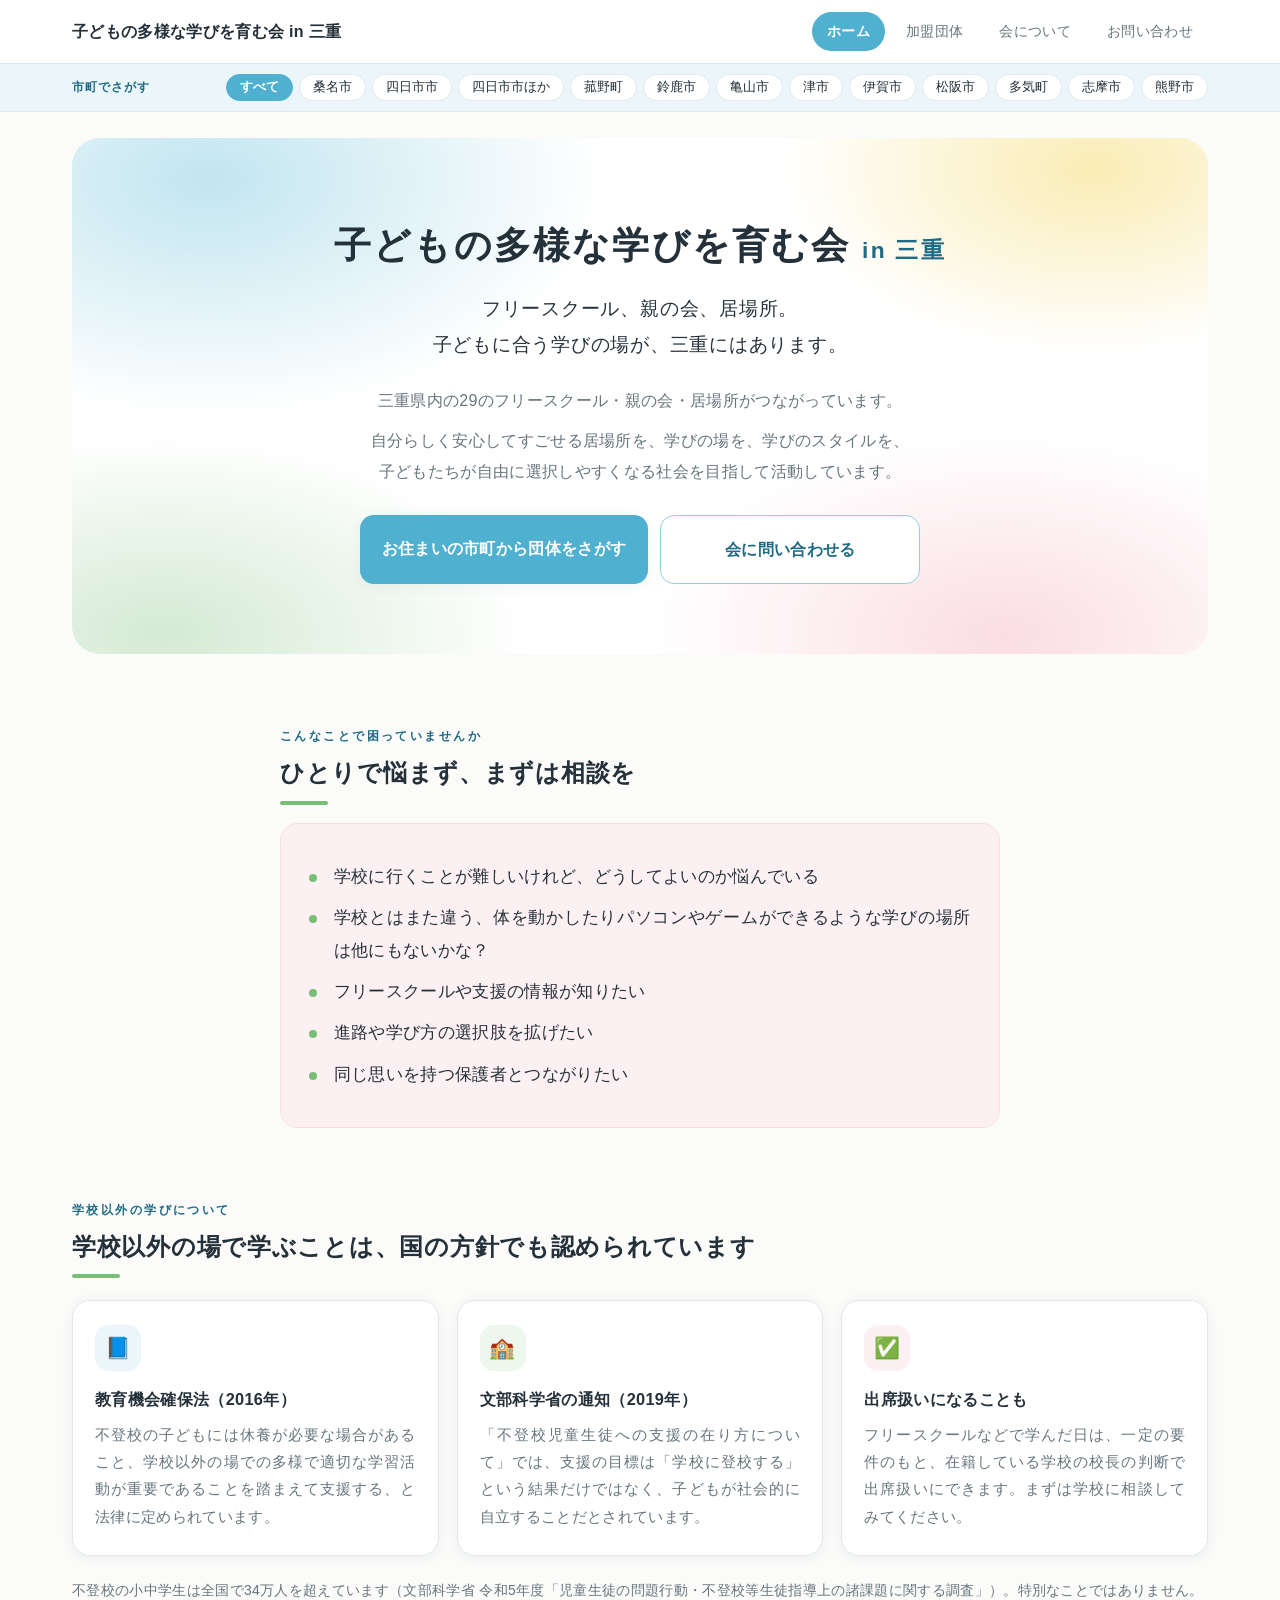
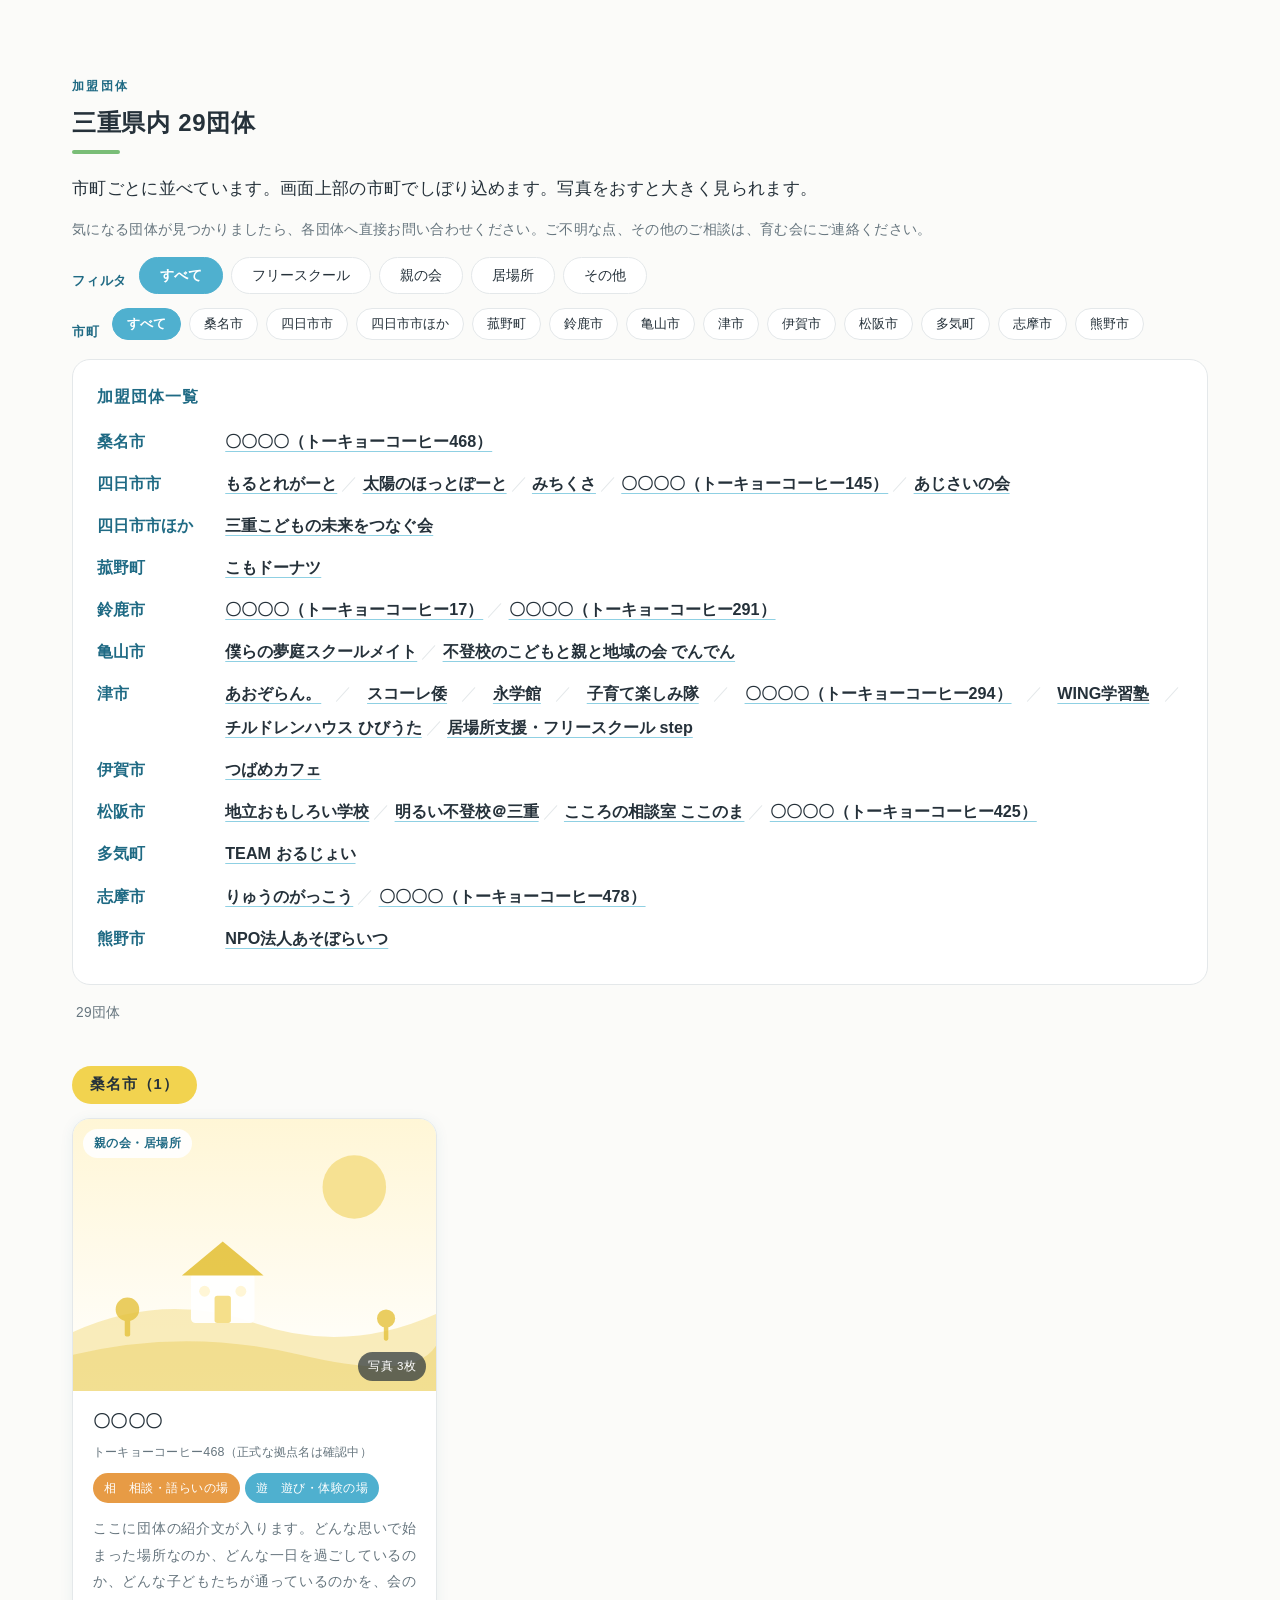
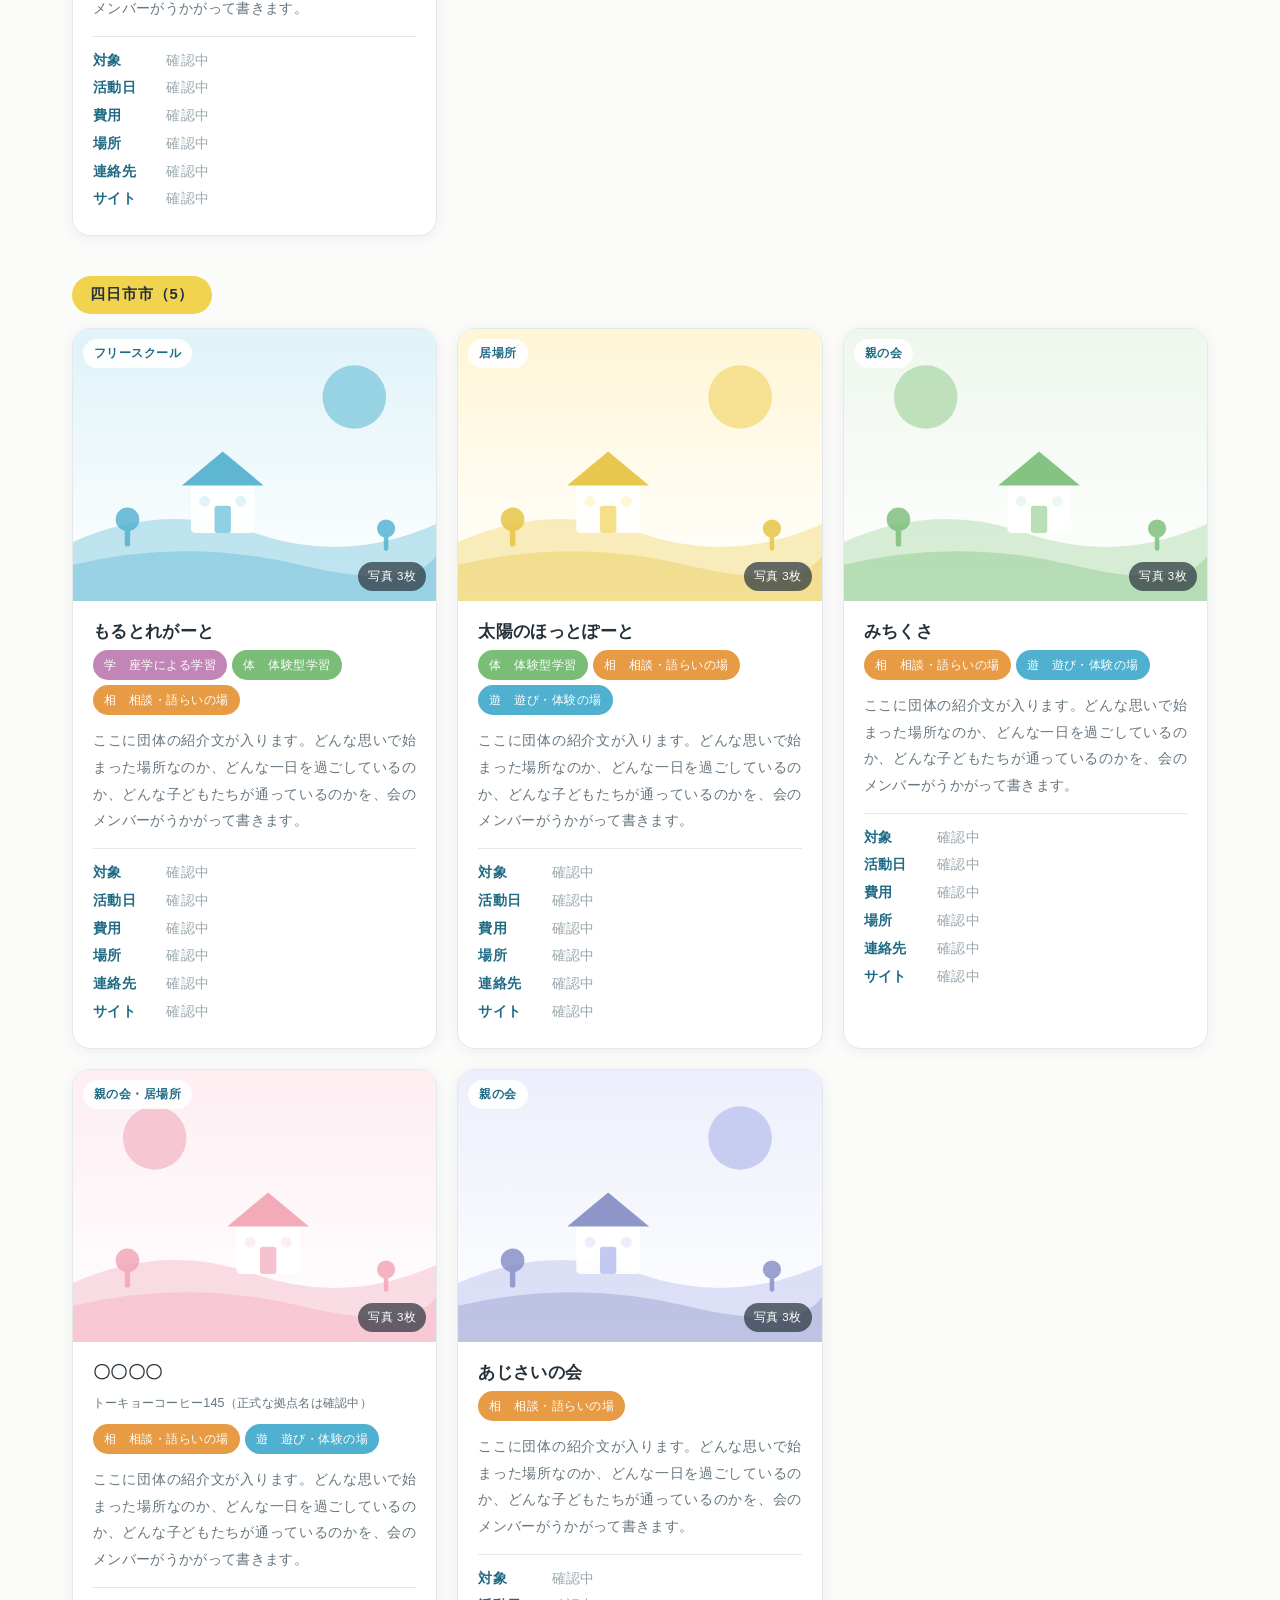
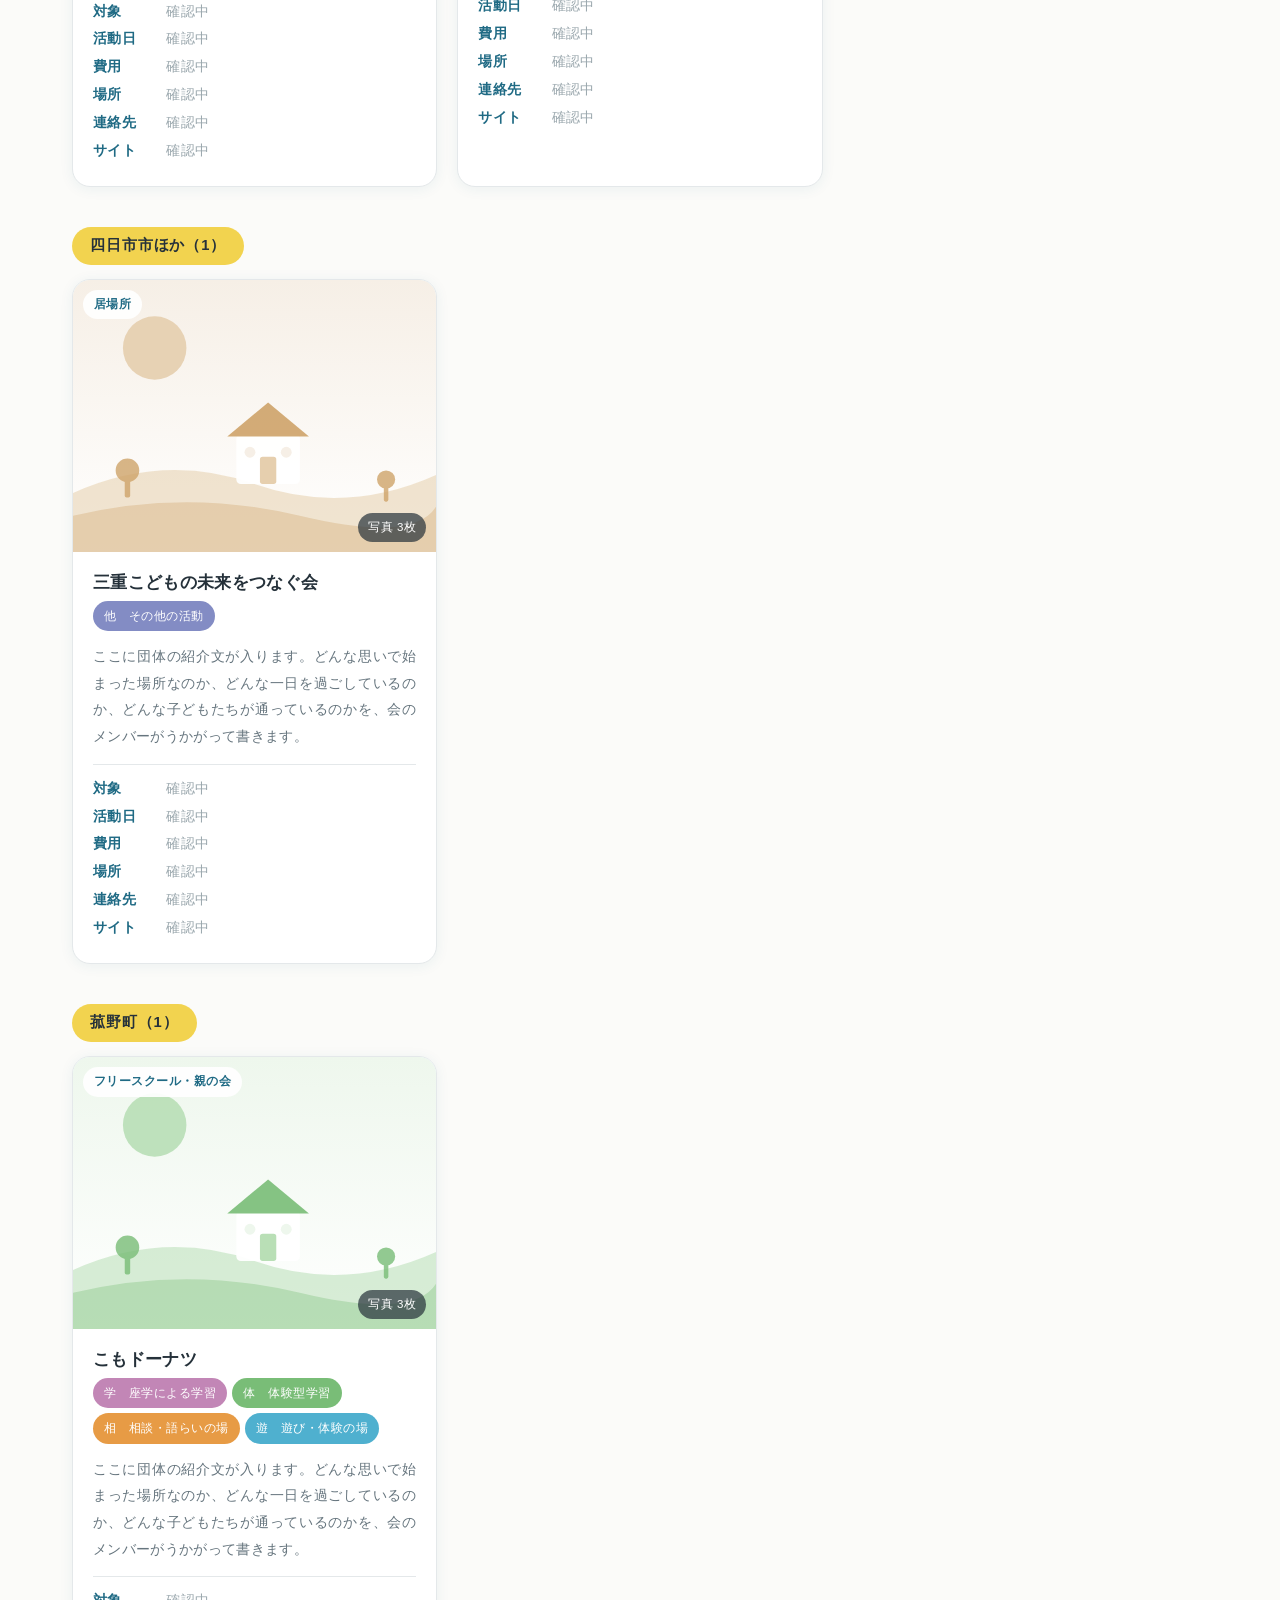
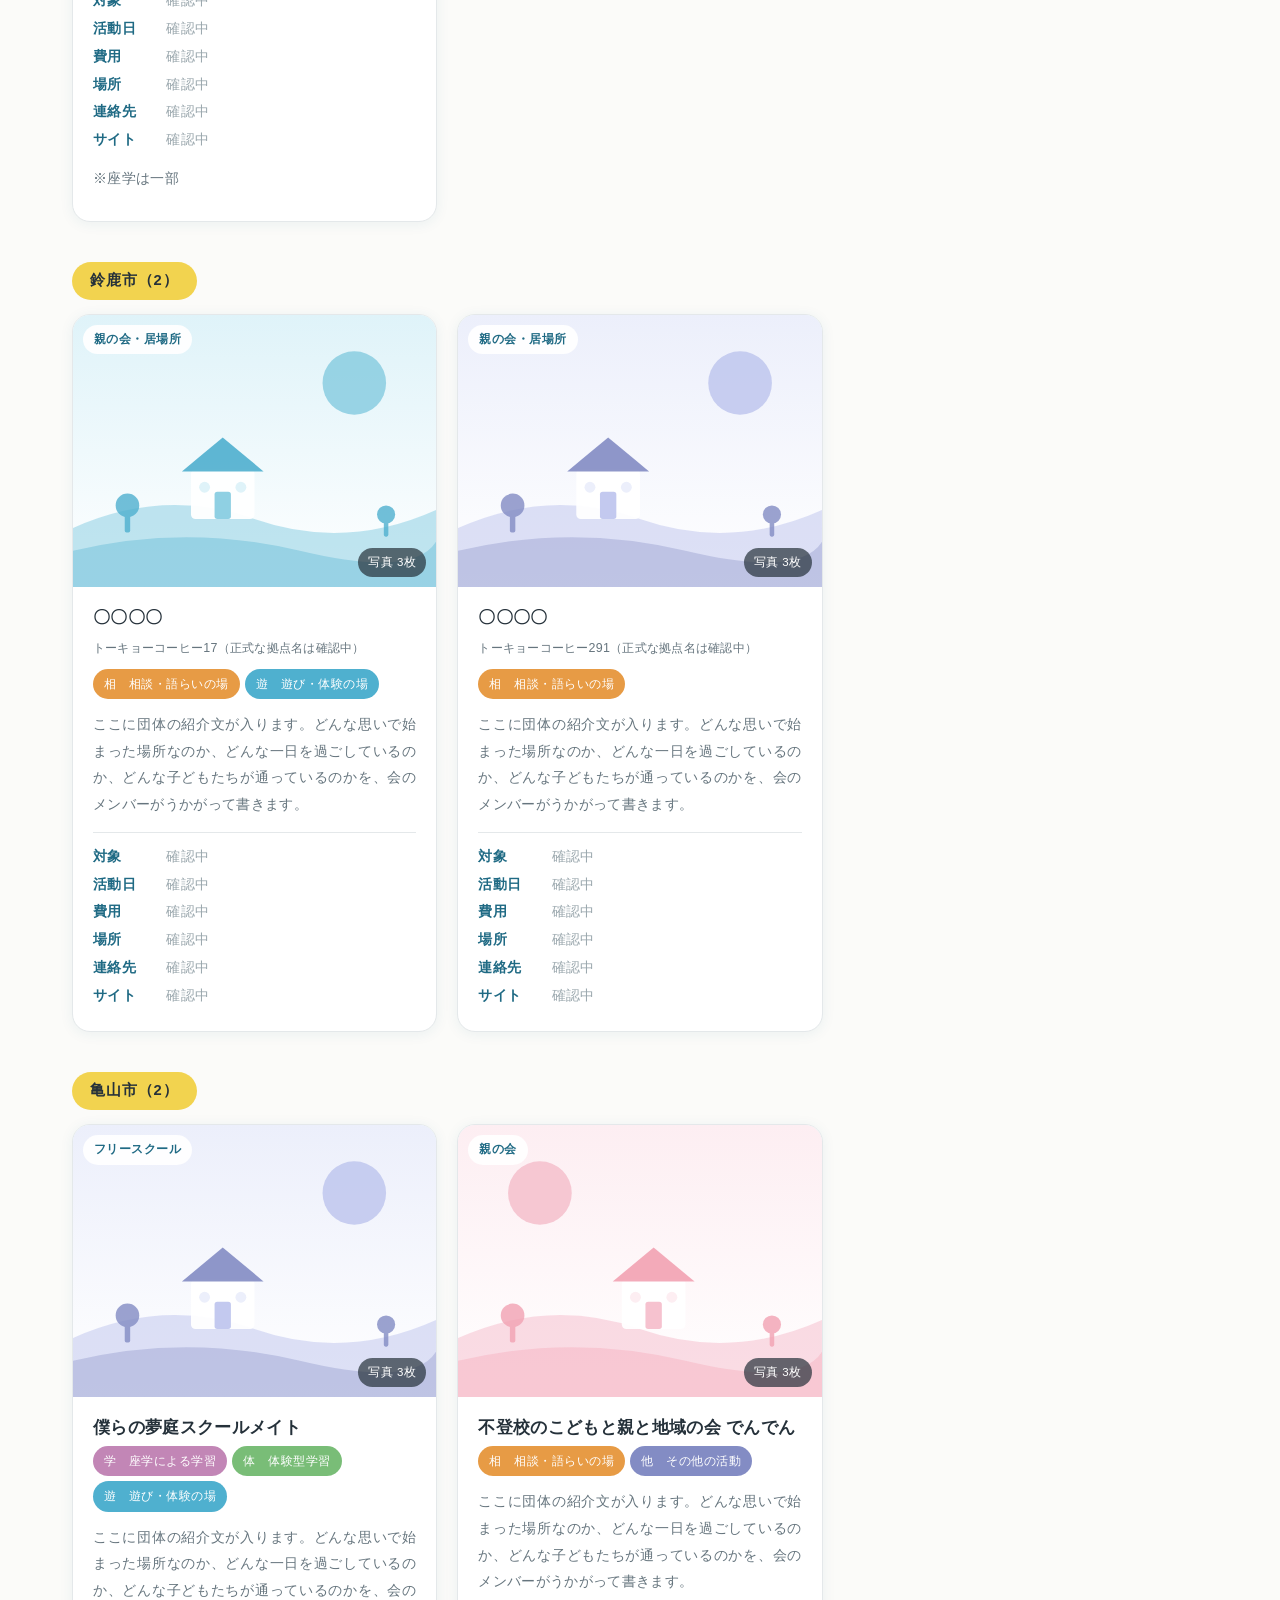
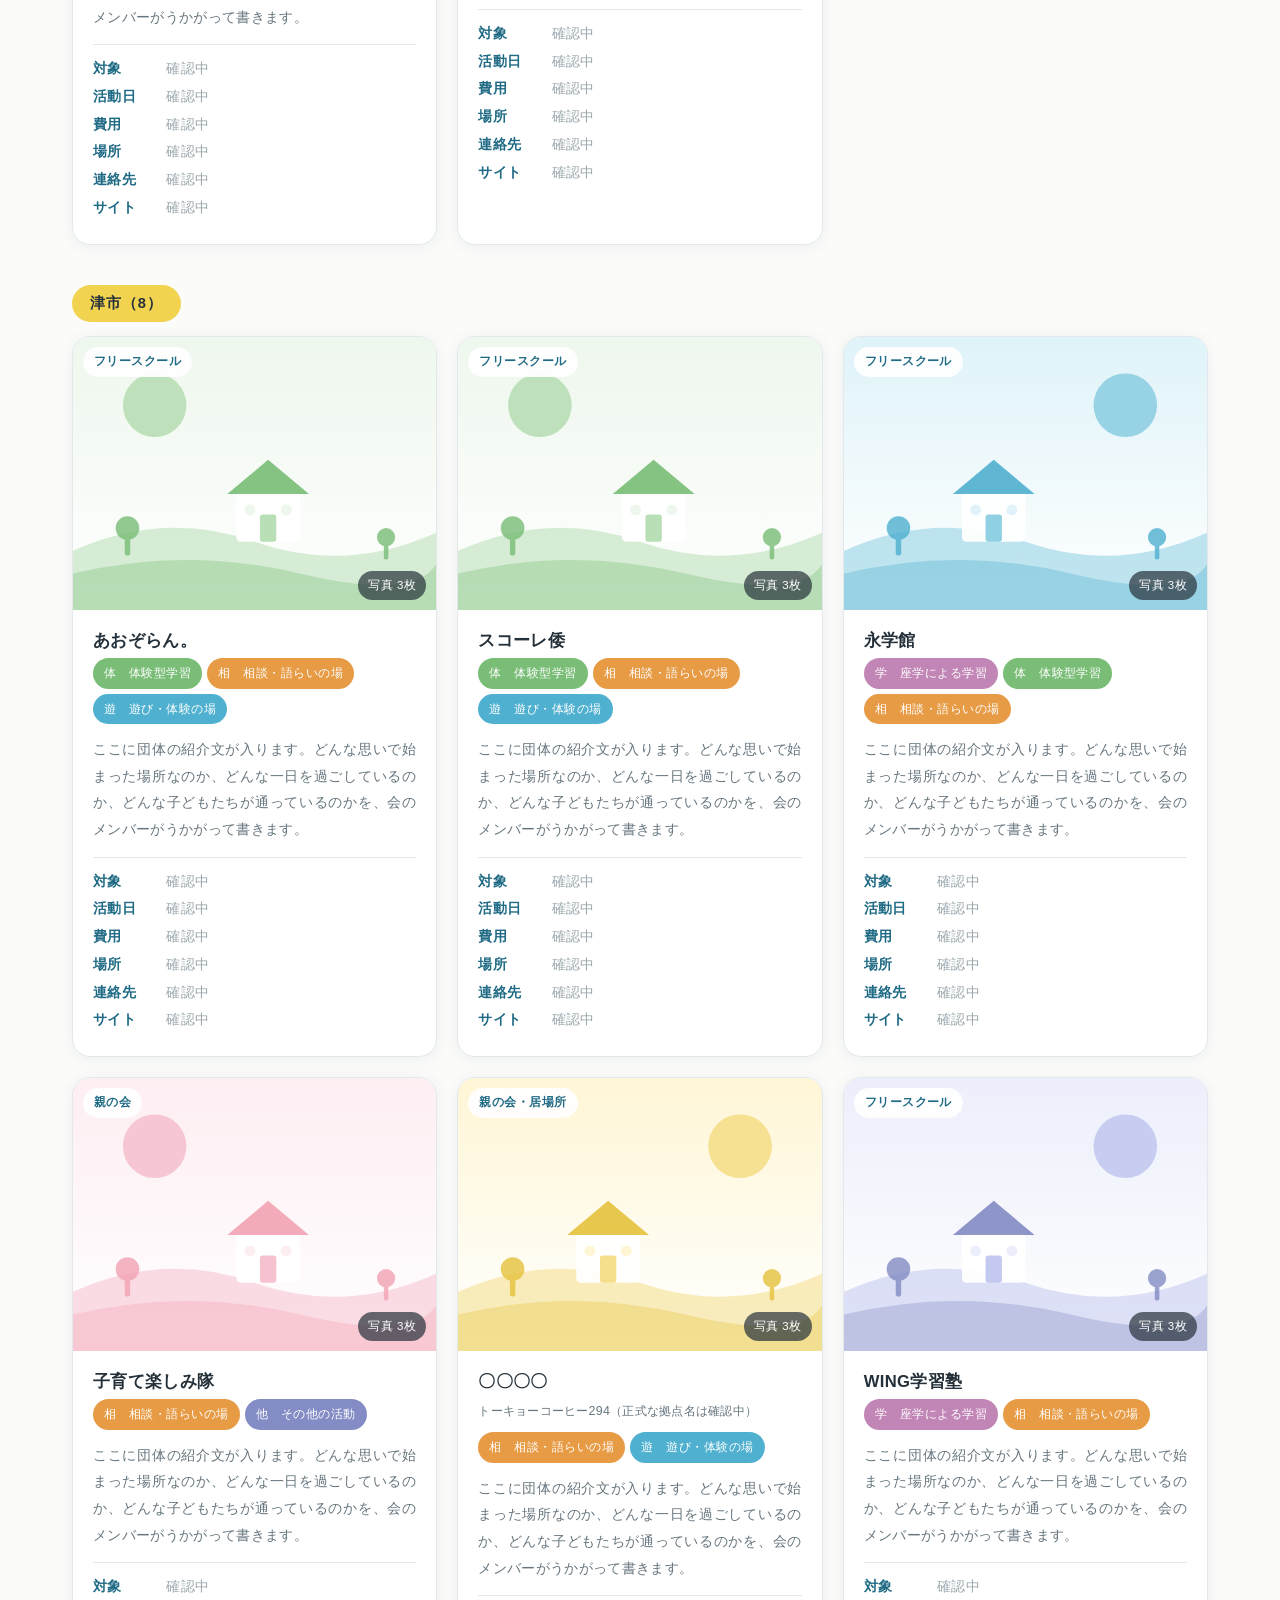
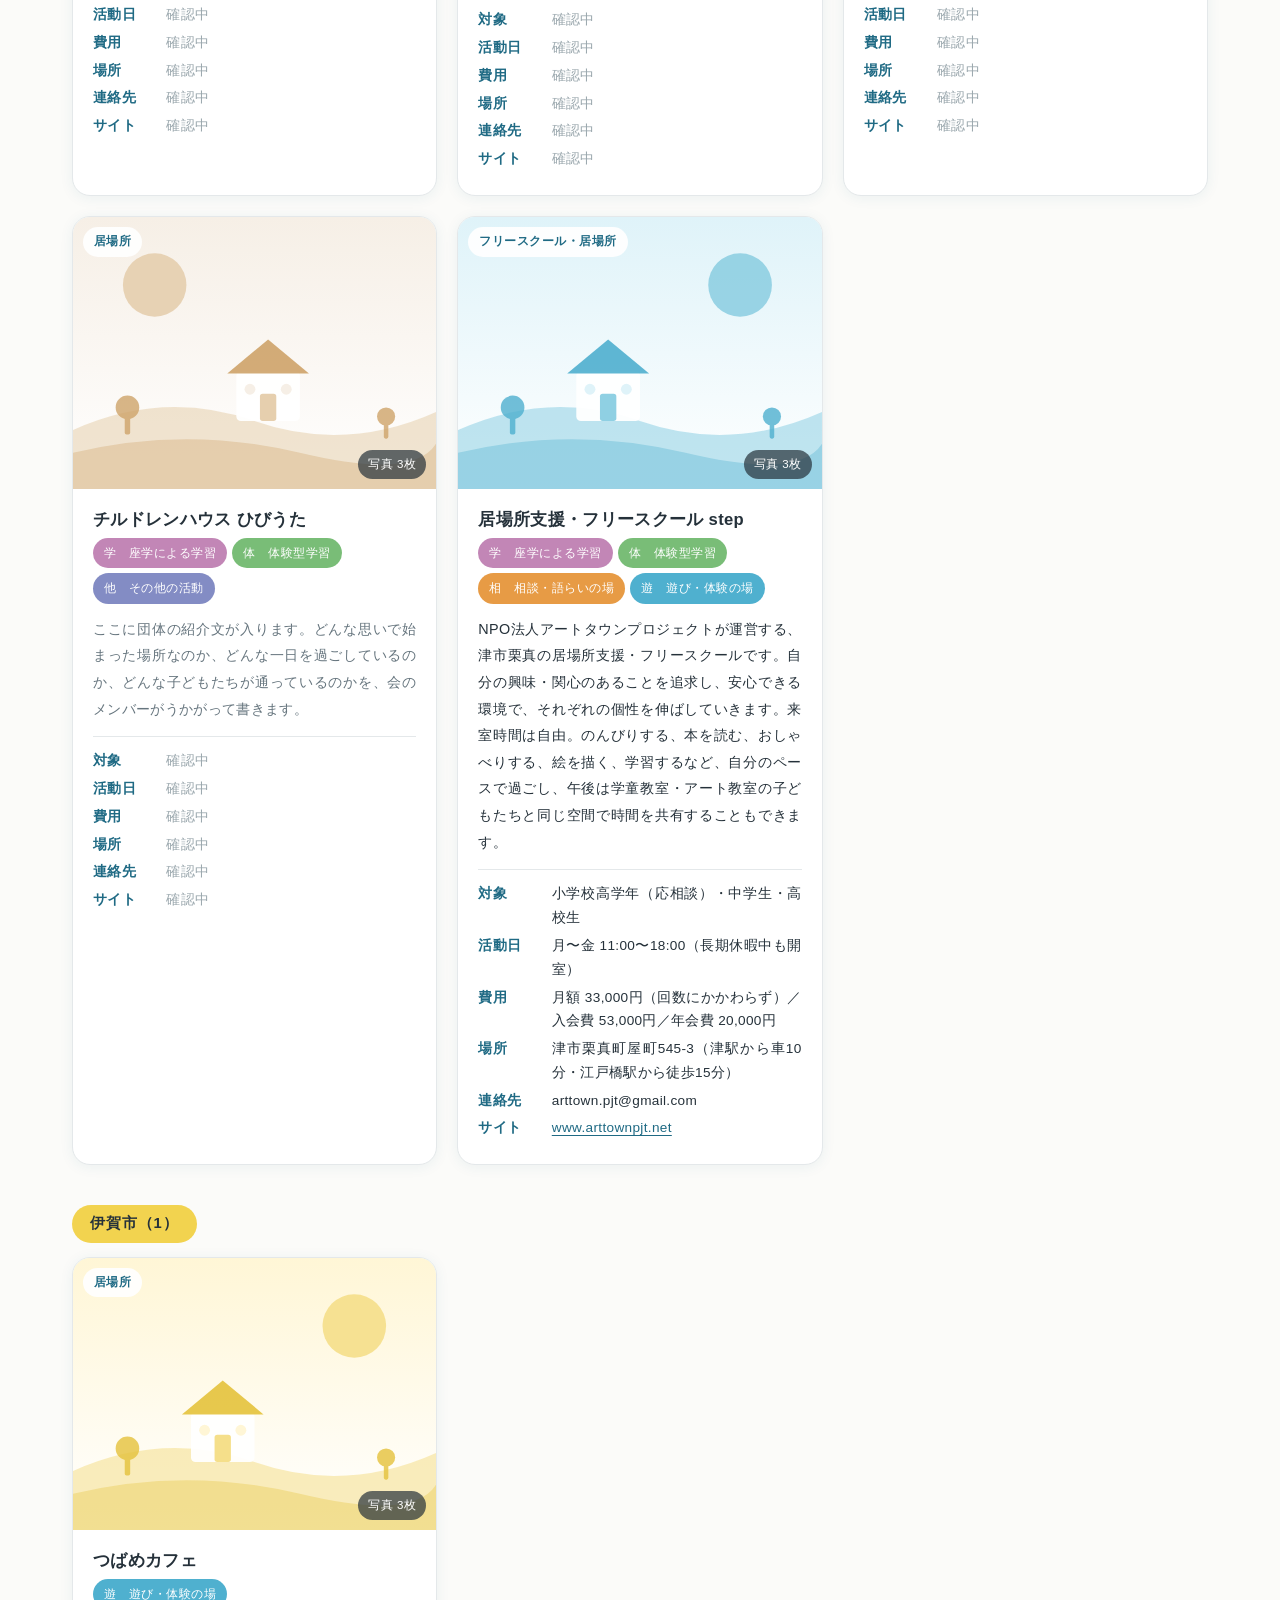
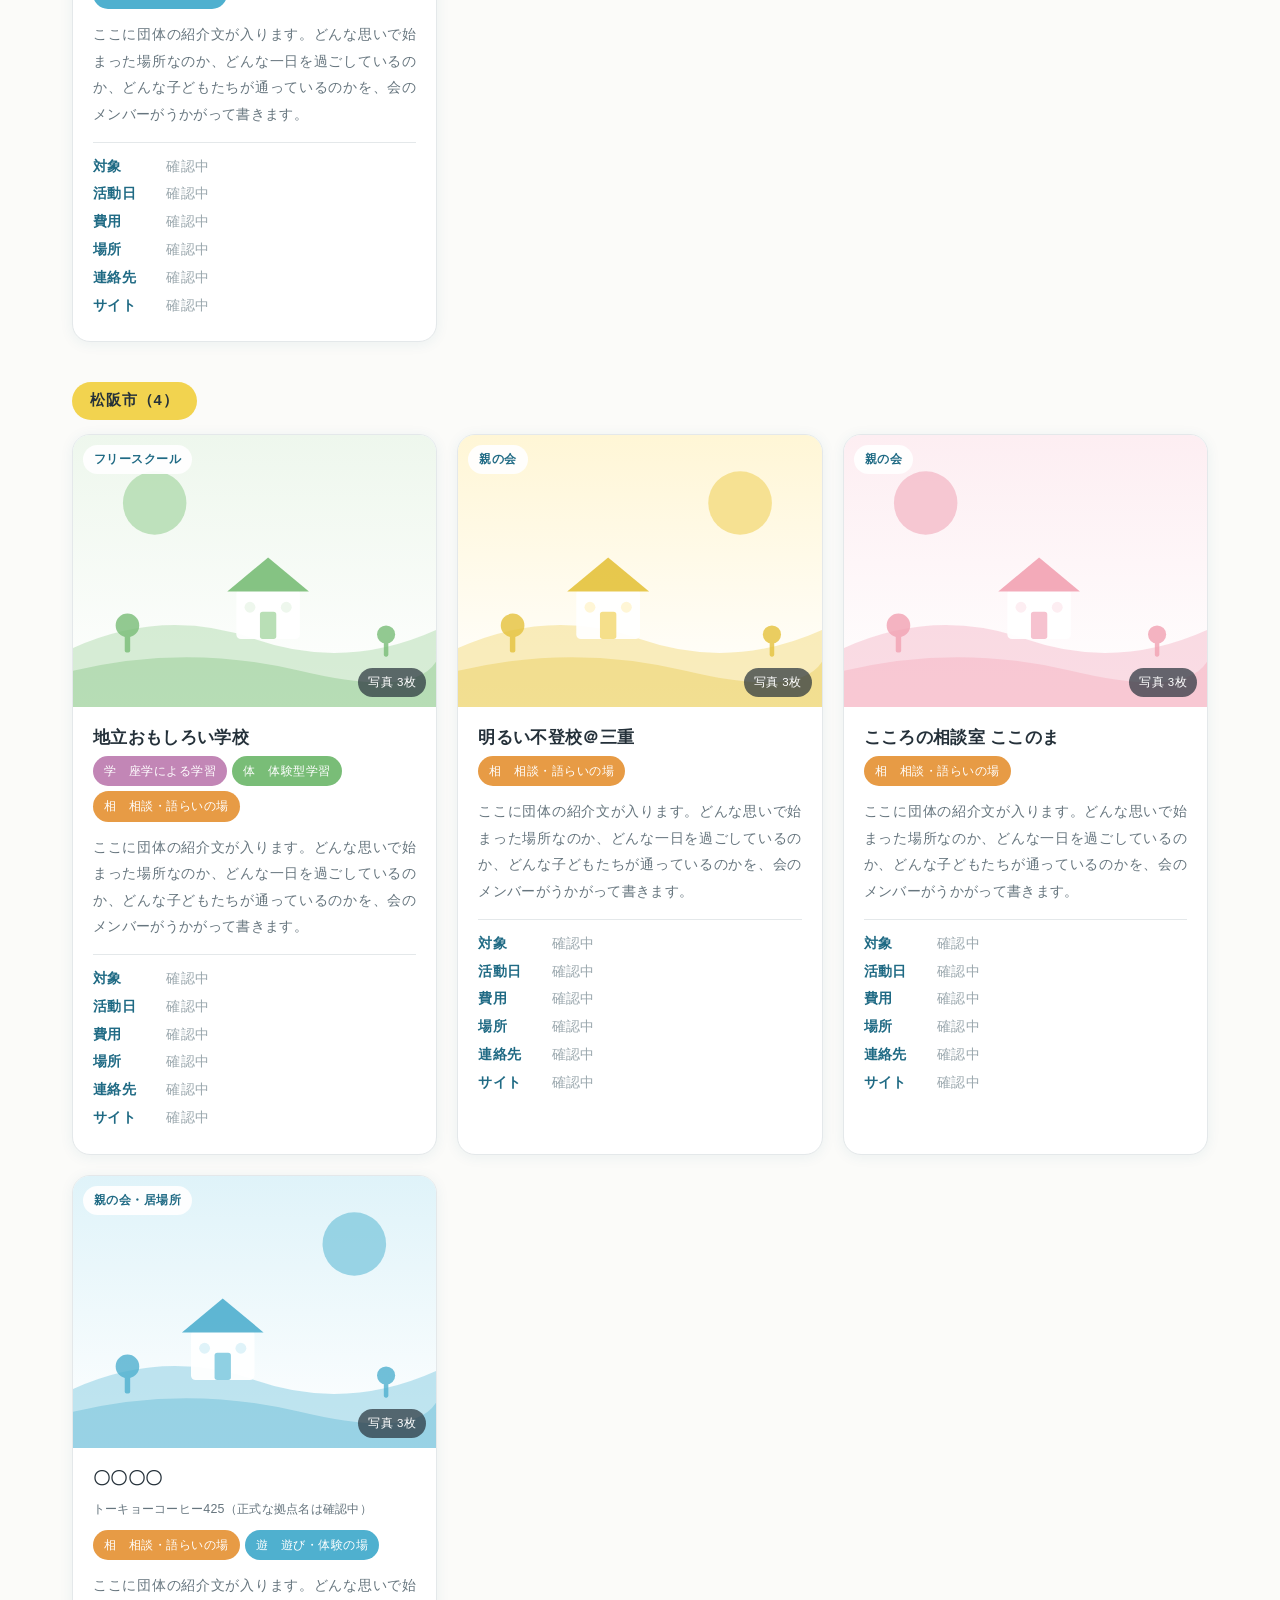
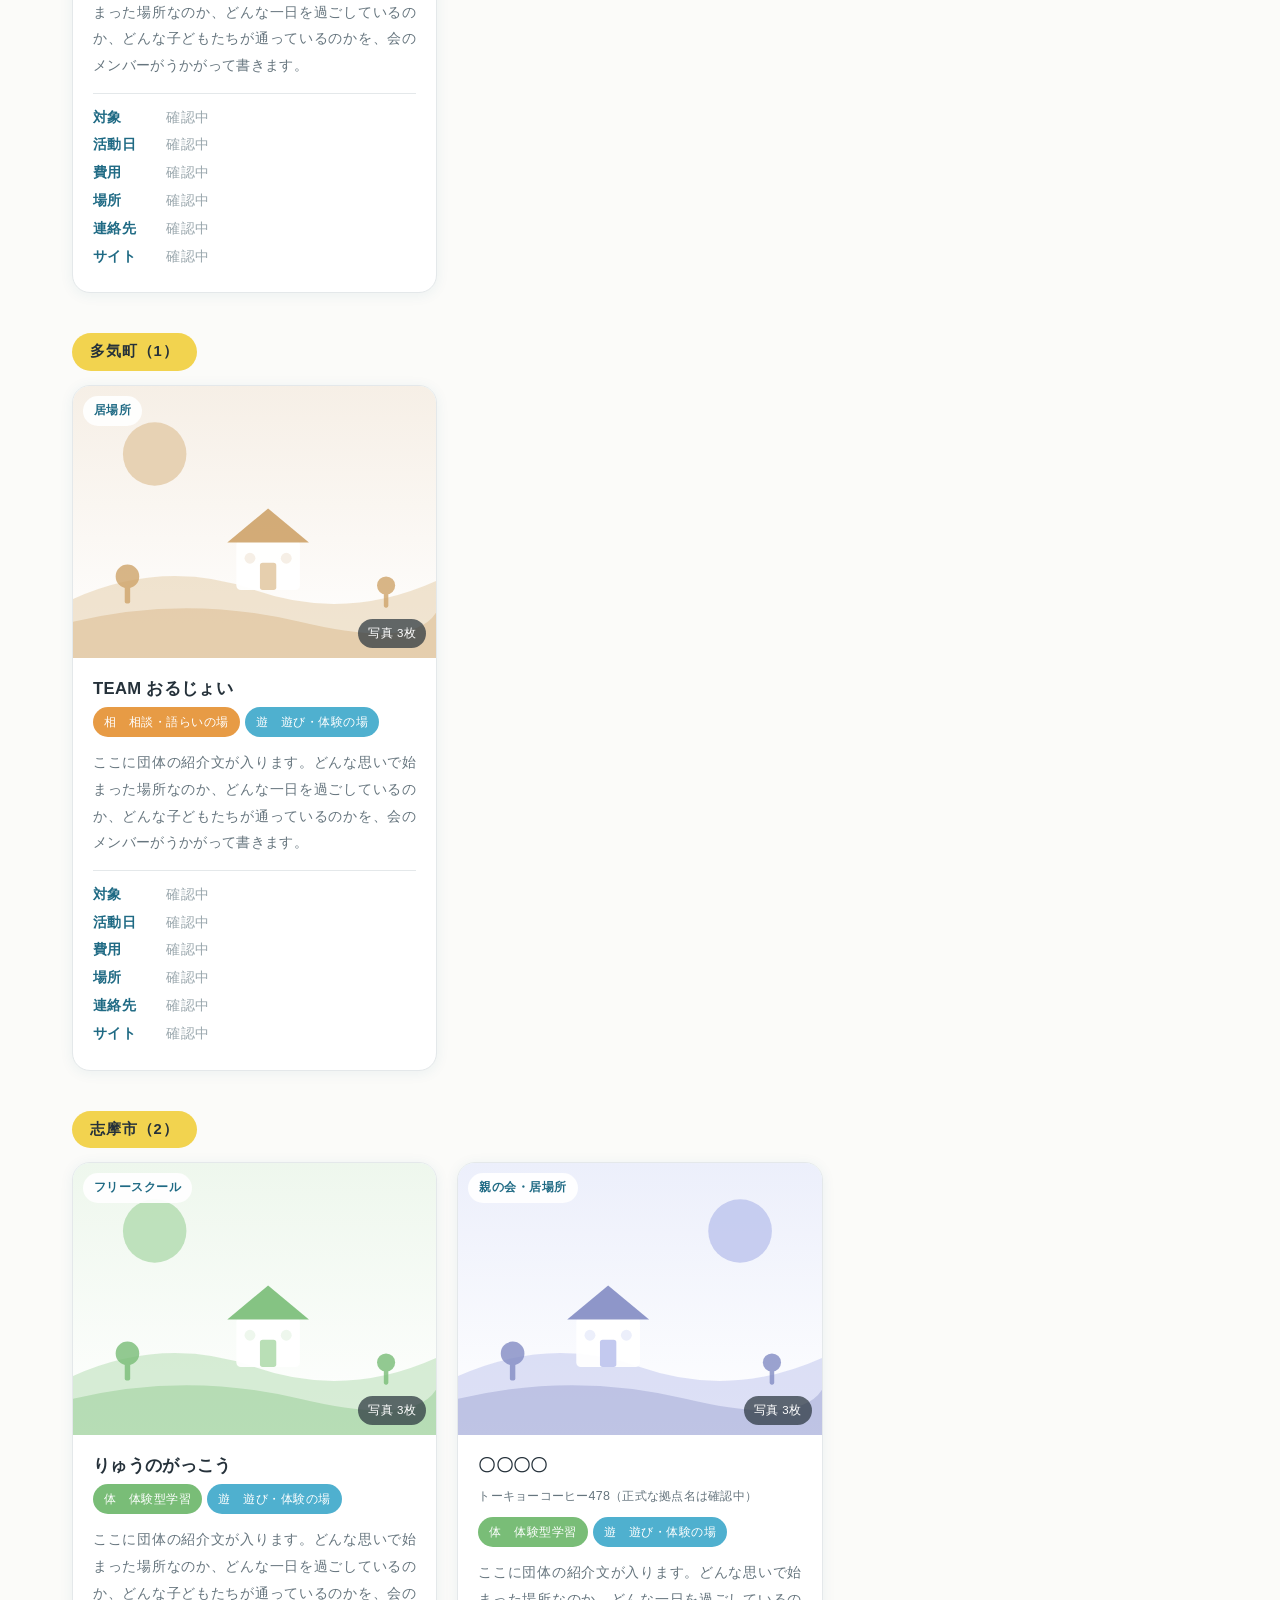
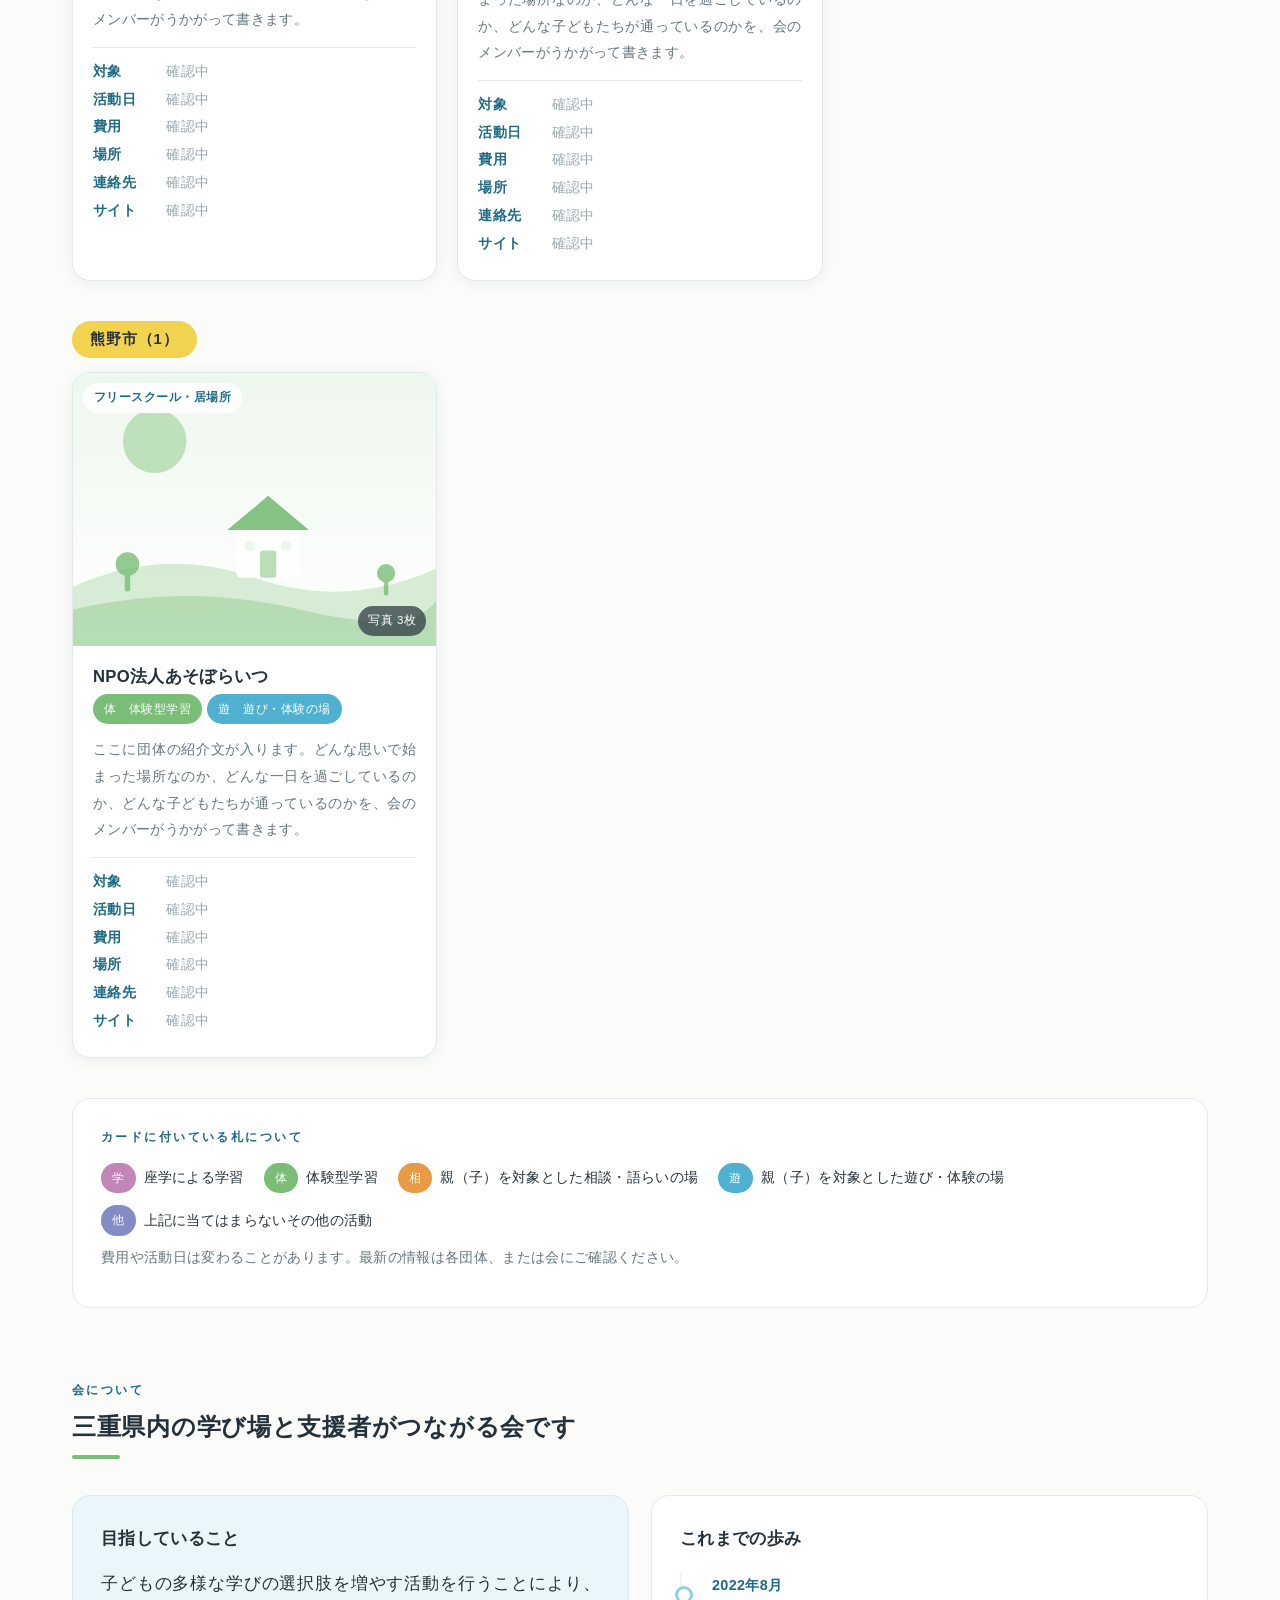
==== commit 6bb2c05c: "市町を選んだときにその市町のブロックへ移動するよう修正（一覧の市町名も押せるように）" ====
--- a/hp.html
+++ b/hp.html
@@ -6,7 +6,7 @@
 <meta name="viewport" content="width=device-width, initial-scale=1.0">
 <title>子どもの多様な学びを育む会in三重</title>
 <meta name="description" content="三重県内のフリースクール・親の会・居場所がつながる会です。お住まいの市町から、子どもに合う学びの場をさがせます。">
-<link rel="stylesheet" href="assets/style.css?v=202609090004">
+<link rel="stylesheet" href="assets/style.css?v=202609090006">
 </head>
 <body>
 
@@ -192,7 +192,7 @@
   <div id="lbinfo"><div class="t"></div><div class="s"></div></div>
 </div>
 
-<script src="assets/groups.js?v=202609090004"></script>
+<script src="assets/groups.js?v=202609090006"></script>
 <script>
 (function(){
   /* ---------- 出現アニメーション ---------- */
@@ -248,6 +248,17 @@
     return b;
   }
 
+  function headerOffset(){
+    var h = document.querySelector(".site-header");
+    return (h ? h.offsetHeight : 110) + 14;
+  }
+
+  function scrollToCity(city){
+    var el = document.querySelector('.city-block[data-city="' + city + '"]');
+    if(!el){ jumpToList(); return; }
+    window.scrollTo({ top: el.getBoundingClientRect().top + window.scrollY - headerOffset(), behavior: "smooth" });
+  }
+
   function jumpToList(){
     var top = document.getElementById("groups").offsetTop - 140;
     if(window.scrollY > top){ window.scrollTo({ top: top, behavior: "smooth" }); }
@@ -261,8 +272,7 @@
       CITY_ORDER.forEach(function(c){
         box.appendChild(chip(c, selCity === c, function(){
           selCity = (selCity === c ? "all" : c); render();
-          var t = document.getElementById("groups").offsetTop - 140;
-          if(window.scrollY > t){ window.scrollTo({ top: t, behavior: "smooth" }); }
+          if(selCity === "all"){ jumpToList(); } else { scrollToCity(c); }
         }));
       });
     });
@@ -386,9 +396,11 @@
       if(idxs.length === 0) return;
       var line = document.createElement("p");
       line.className = "roster-line";
-      var c = document.createElement("span");
+      var c = document.createElement("button");
+      c.type = "button";
       c.className = "roster-city";
       c.textContent = city;
+      c.addEventListener("click", function(){ scrollToCity(city); });
       line.appendChild(c);
       var names = document.createElement("span");
       names.className = "roster-names";
@@ -409,7 +421,7 @@
           selCity = "all"; selKind = "all"; render();
           var el = document.getElementById("g" + i);
           if(!el) return;
-          window.scrollTo({ top: el.getBoundingClientRect().top + window.scrollY - 150, behavior: "smooth" });
+          window.scrollTo({ top: el.getBoundingClientRect().top + window.scrollY - headerOffset(), behavior: "smooth" });
           el.classList.add("flash");
           setTimeout(function(){ el.classList.remove("flash"); }, 1600);
         });
@@ -437,6 +449,7 @@
       if(inCity.length === 0) return;
       var block = document.createElement("div");
       block.className = "city-block reveal";
+      block.setAttribute("data-city", city);
       var h = document.createElement("div");
       h.className = "city-name";
       h.textContent = city + "（" + inCity.length + "）";
--- a/assets/style.css
+++ b/assets/style.css
@@ -249,7 +249,7 @@
 .roster{margin:14px 0 4px;padding:20px 24px}
 .roster .kicker{margin:0 0 12px;font-size:1.02rem;font-weight:bold;letter-spacing:.06em}
 .roster-line{display:flex;align-items:baseline;gap:1em;margin:.5em 0;line-height:2.05;text-align:left}
-.roster-city{flex:none;width:7em;font-weight:bold;color:var(--sky-deep);font-size:.98rem}
+.roster-city{flex:none;width:7em;font-family:inherit;font-weight:bold;color:var(--sky-deep);font-size:.98rem;background:none;border:none;padding:0;text-align:left;cursor:pointer}
 .roster-names{flex:1;min-width:0}
 .roster-name{font-family:inherit;font-size:1.01rem;font-weight:bold;color:var(--ink);background:none;border:none;padding:0 2px;cursor:pointer;text-decoration:underline;text-decoration-color:var(--sky-soft);text-underline-offset:4px}
 .roster-name:hover{color:var(--sky-deep)}
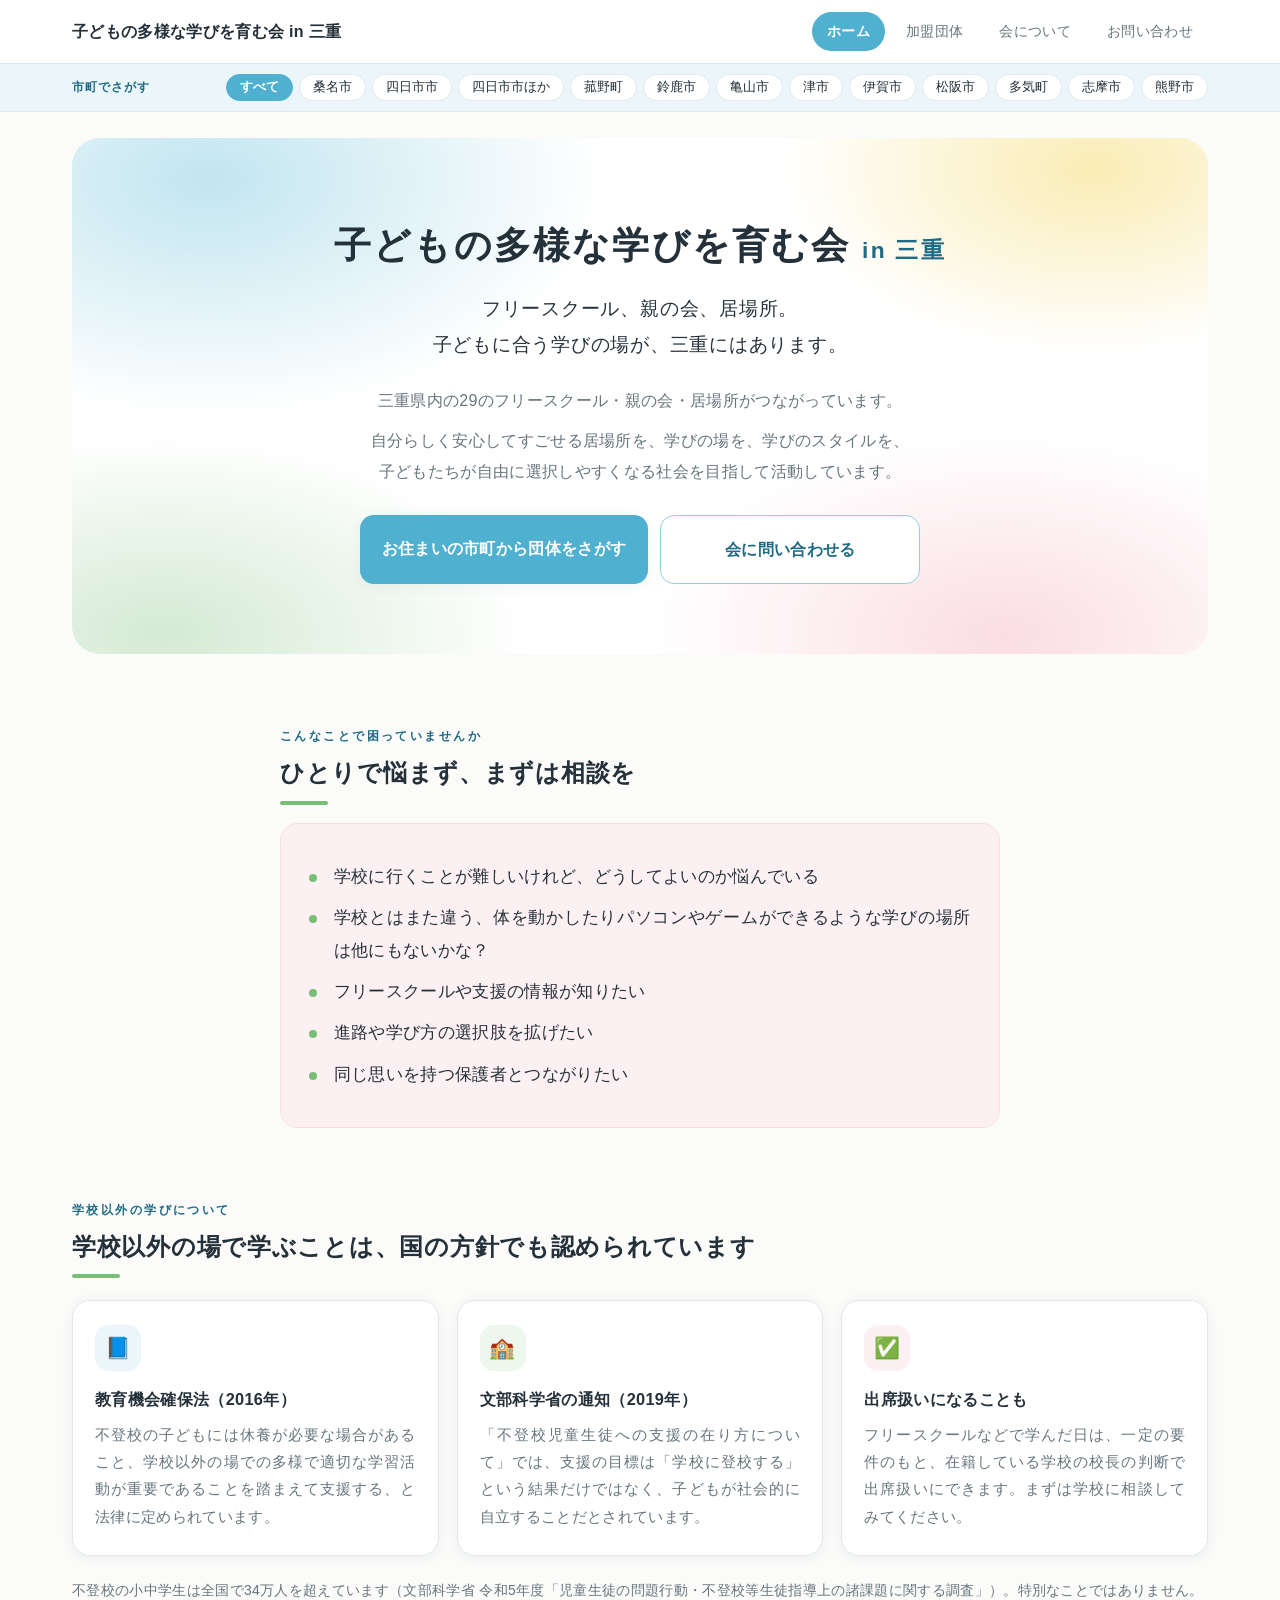
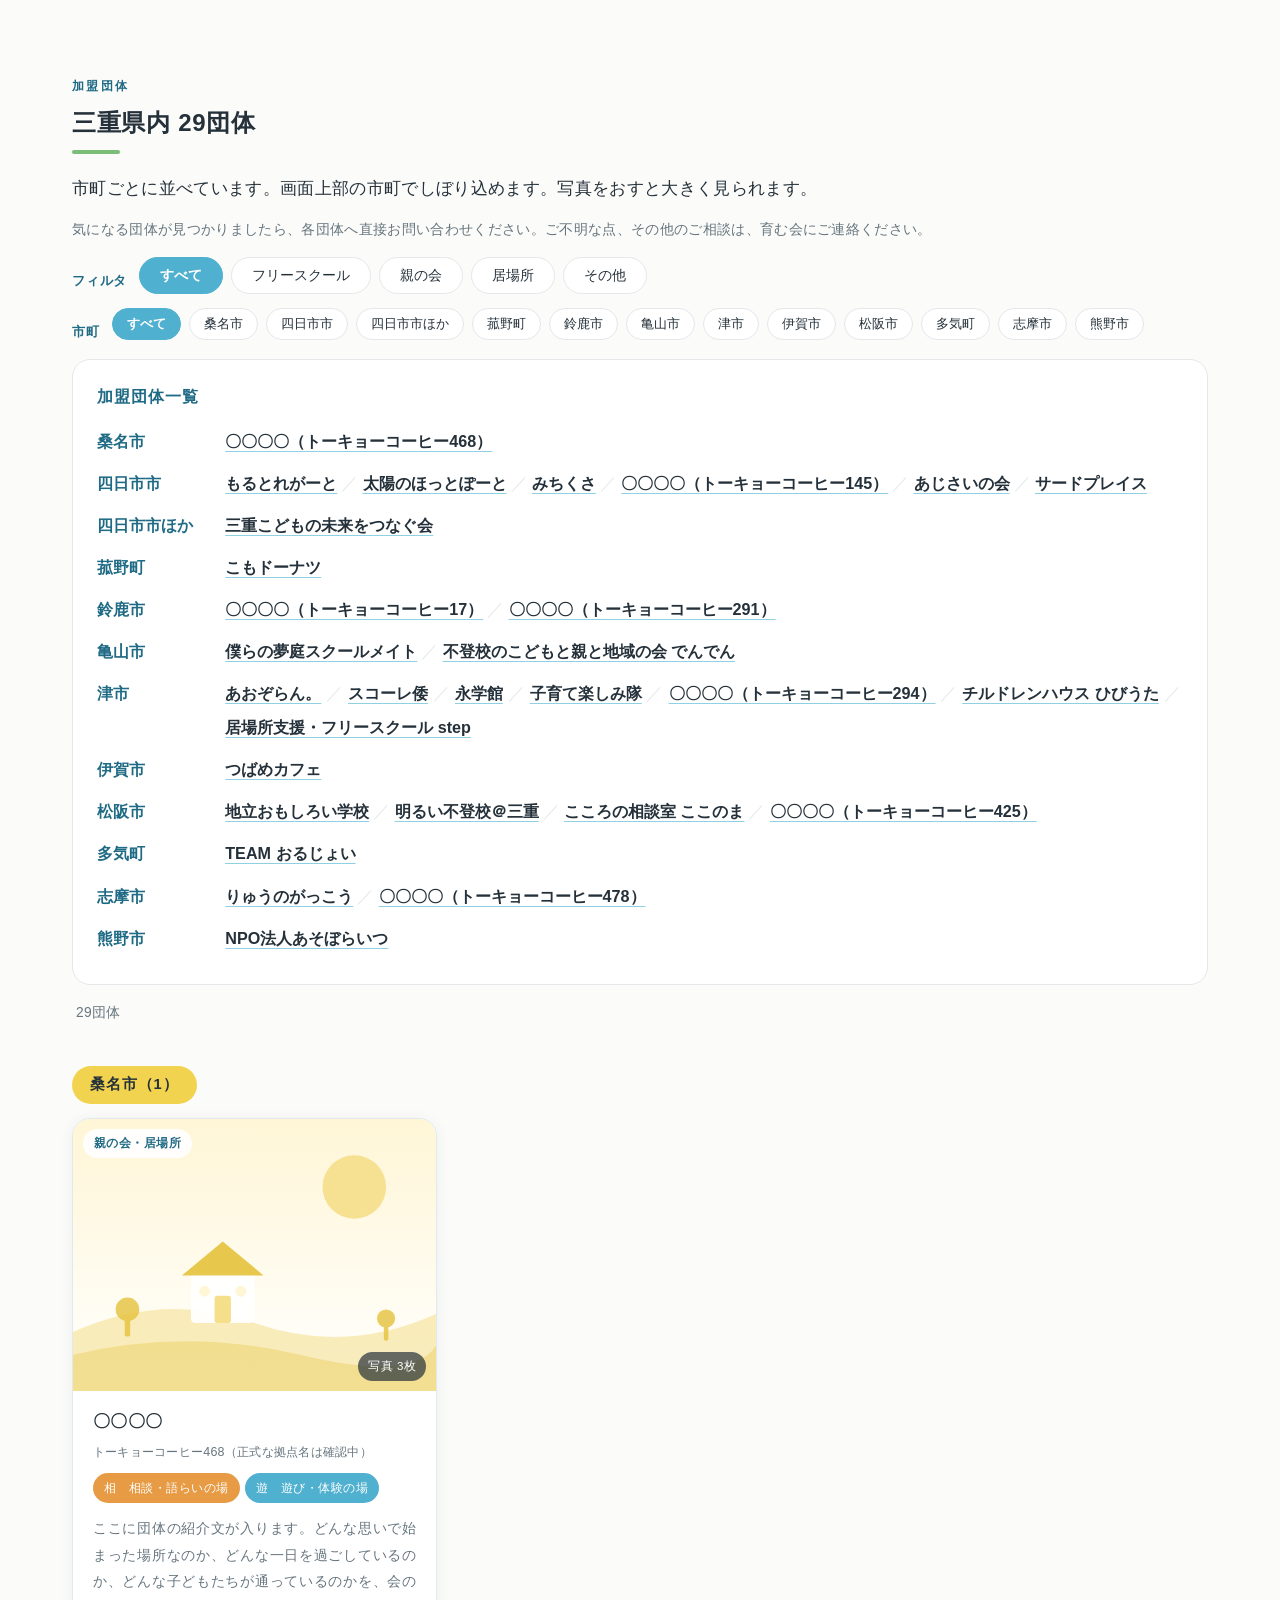
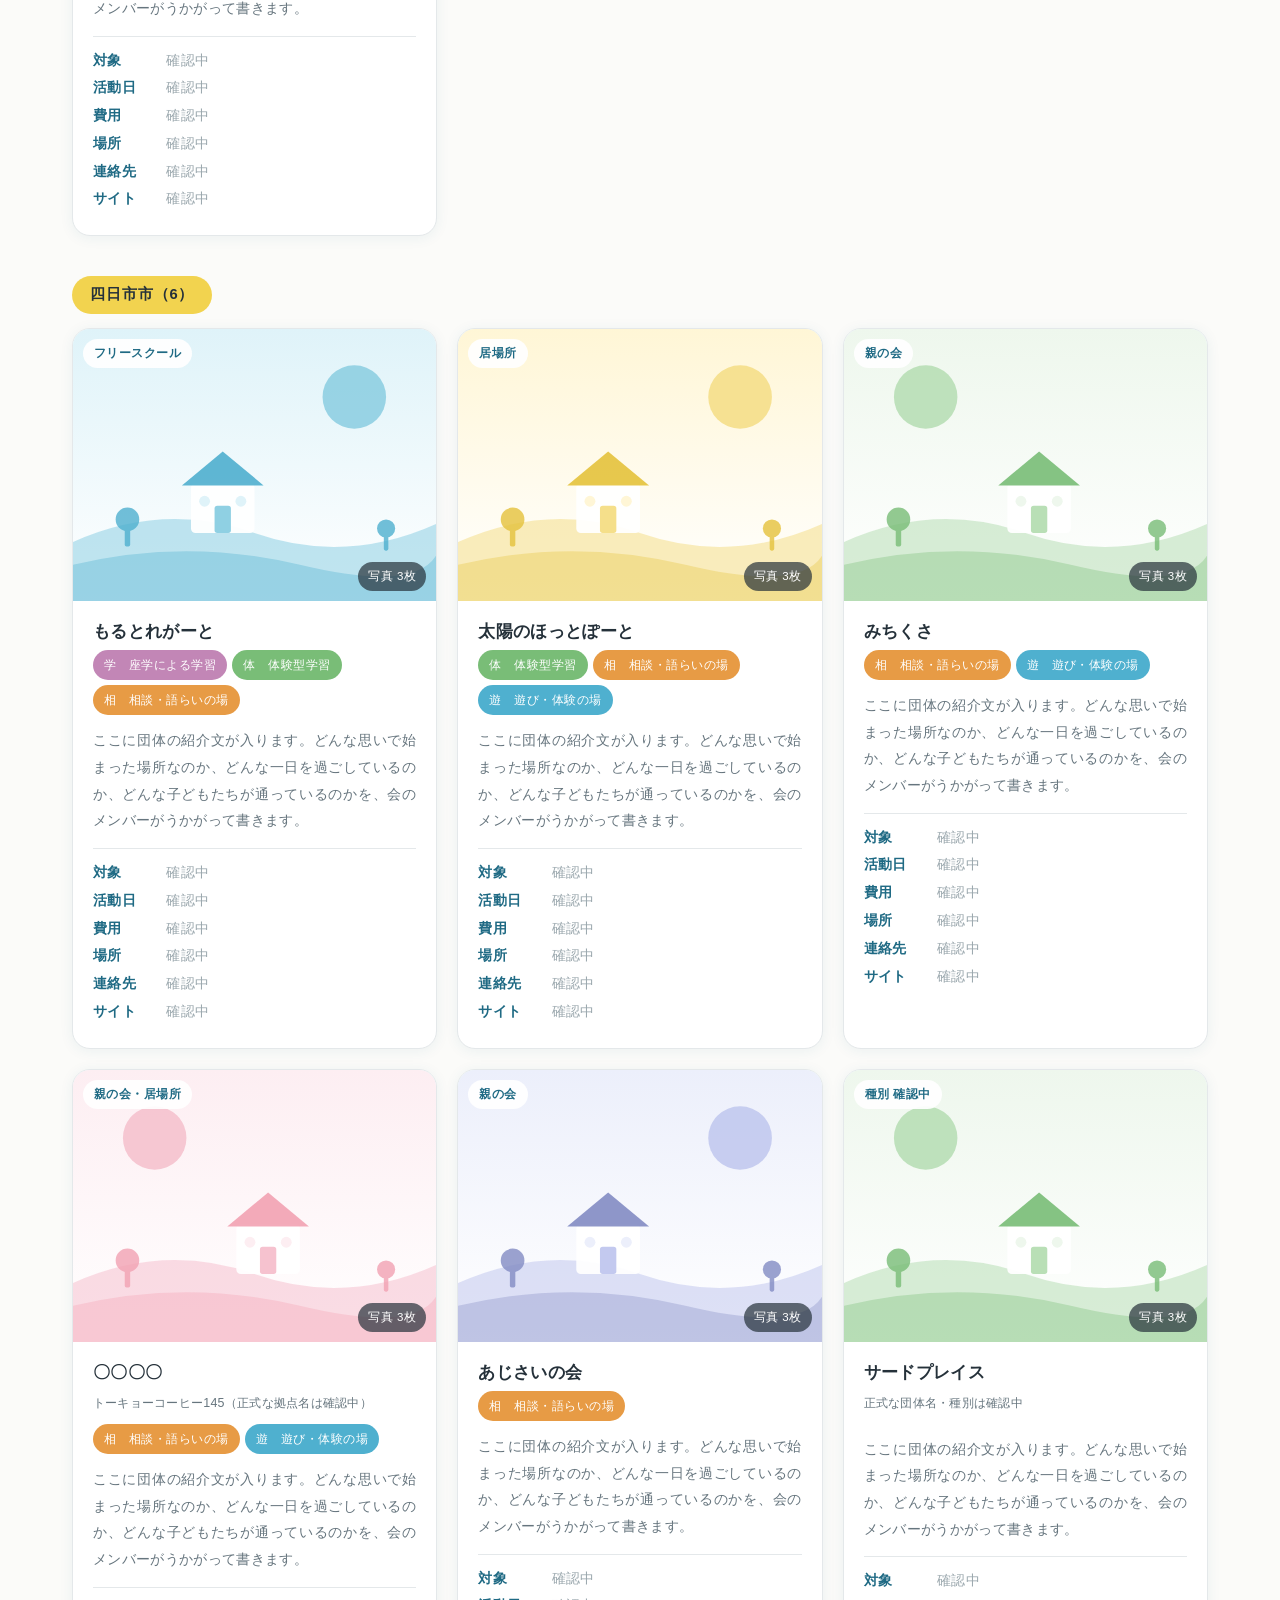
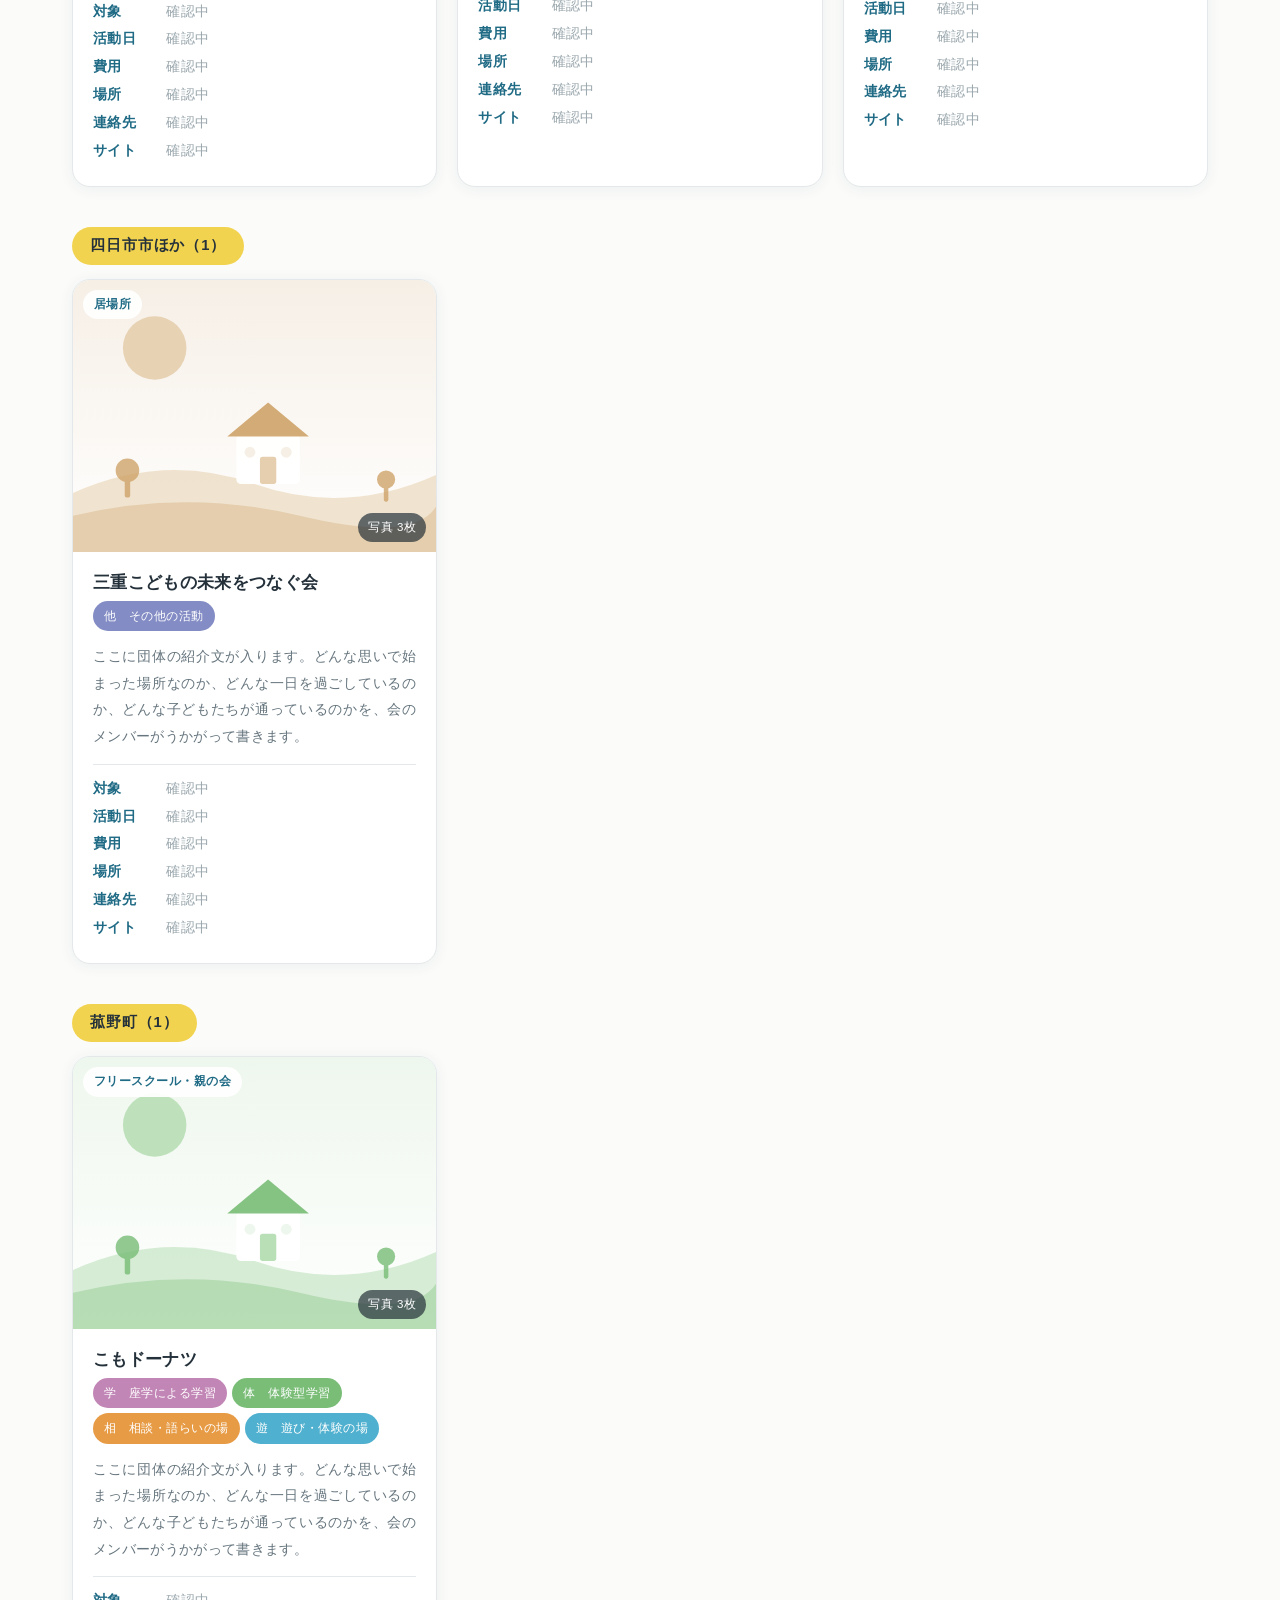
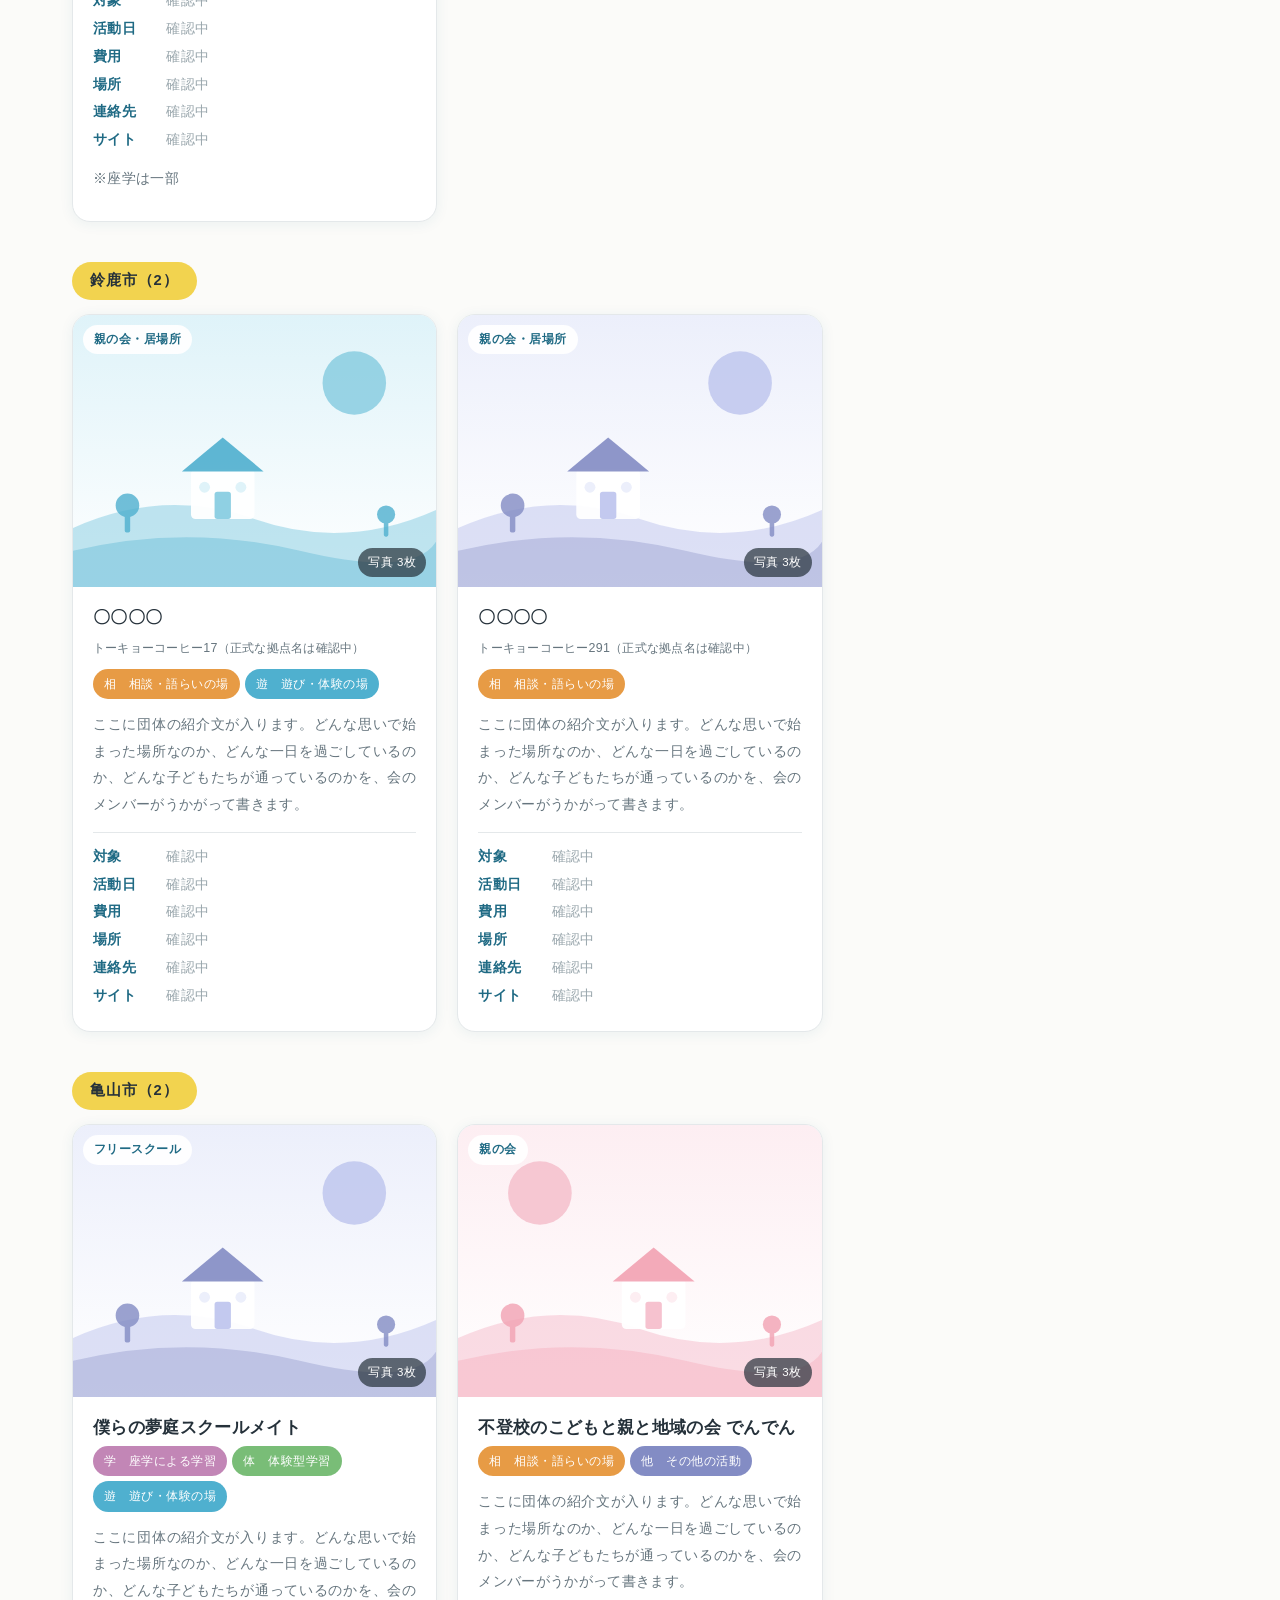
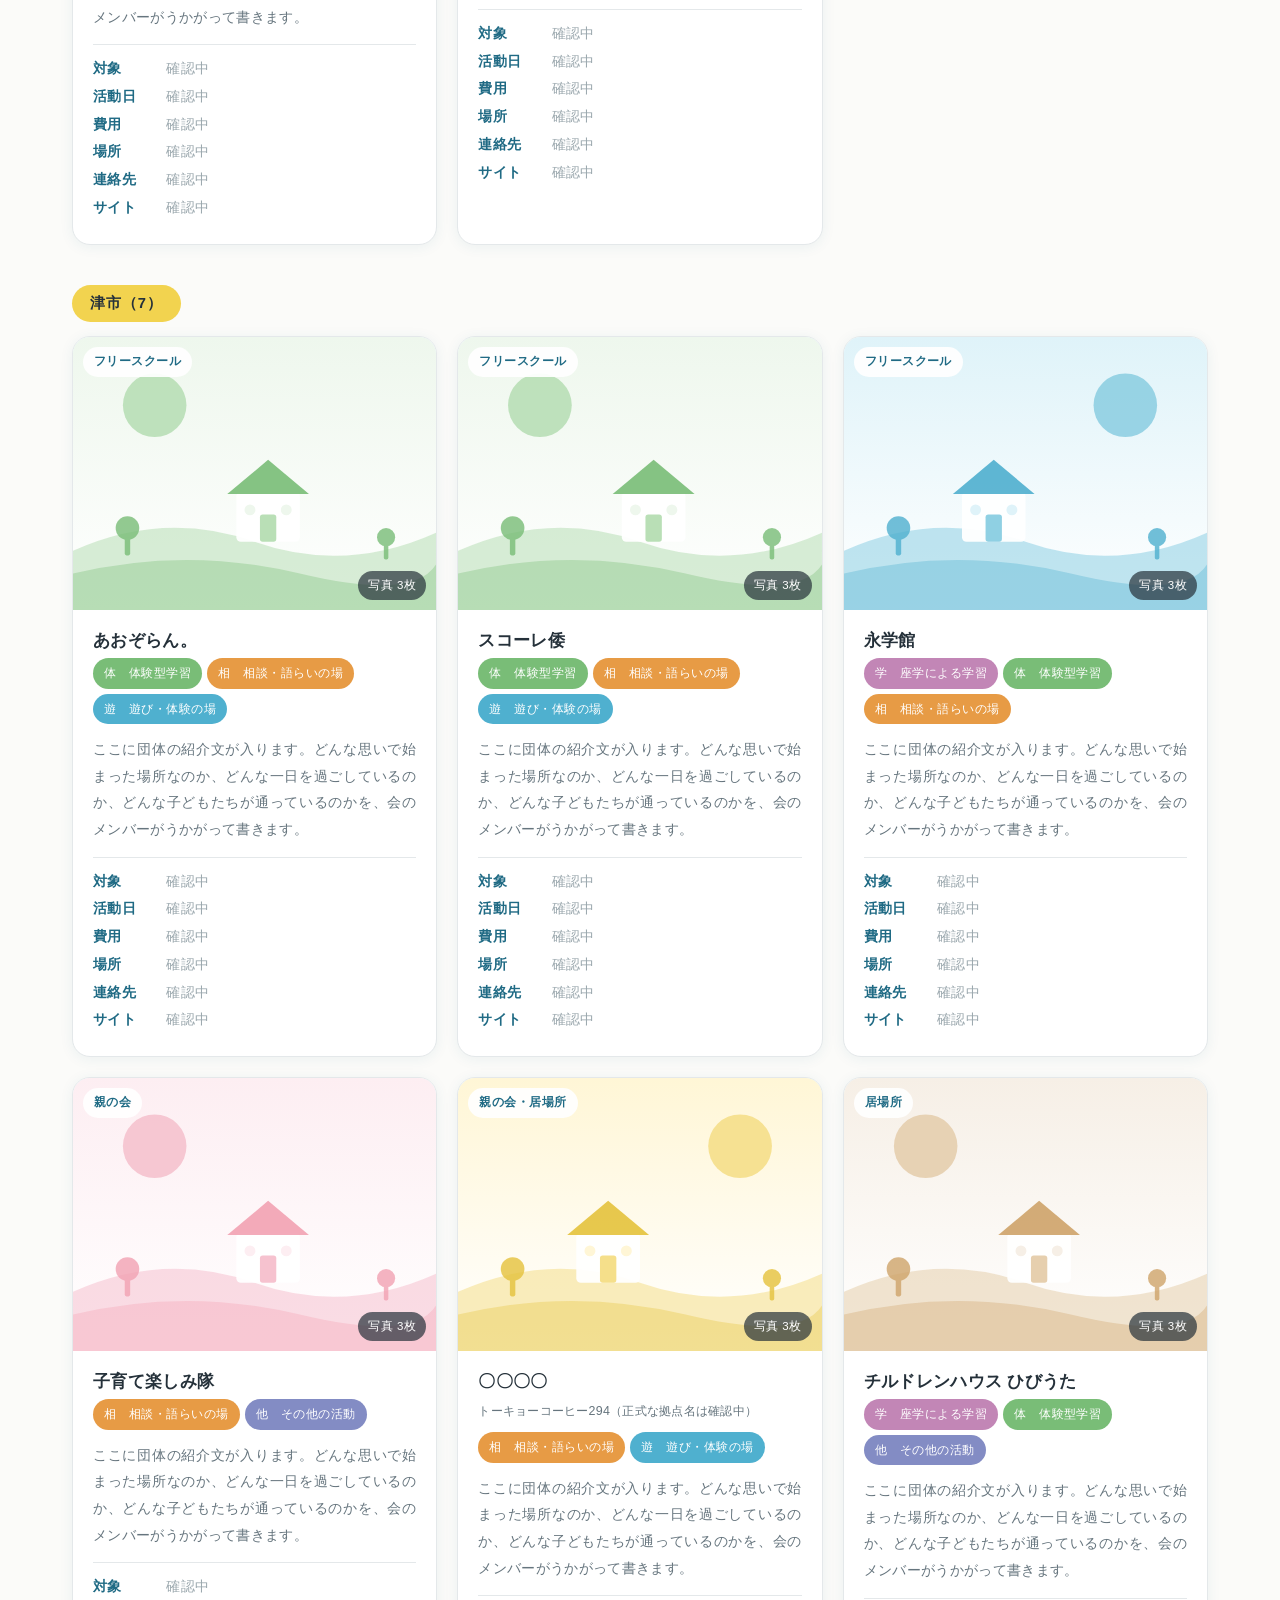
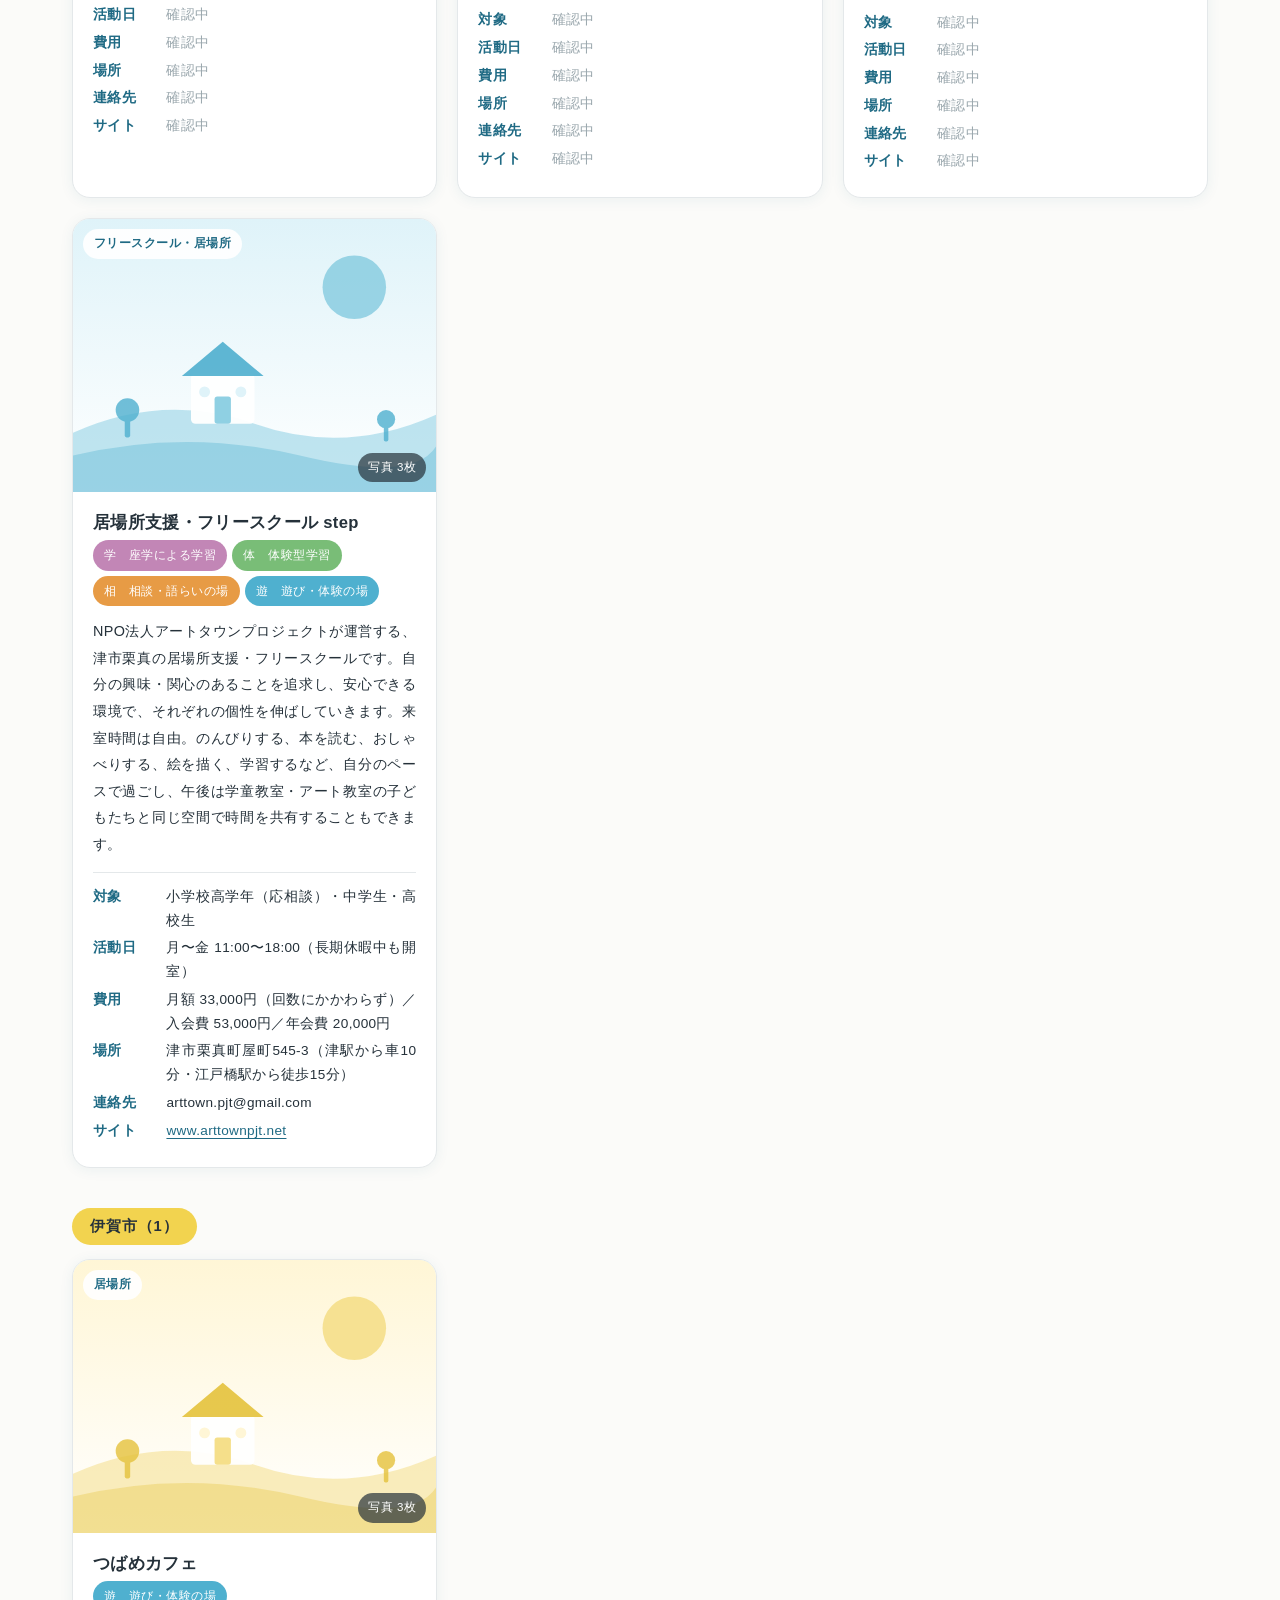
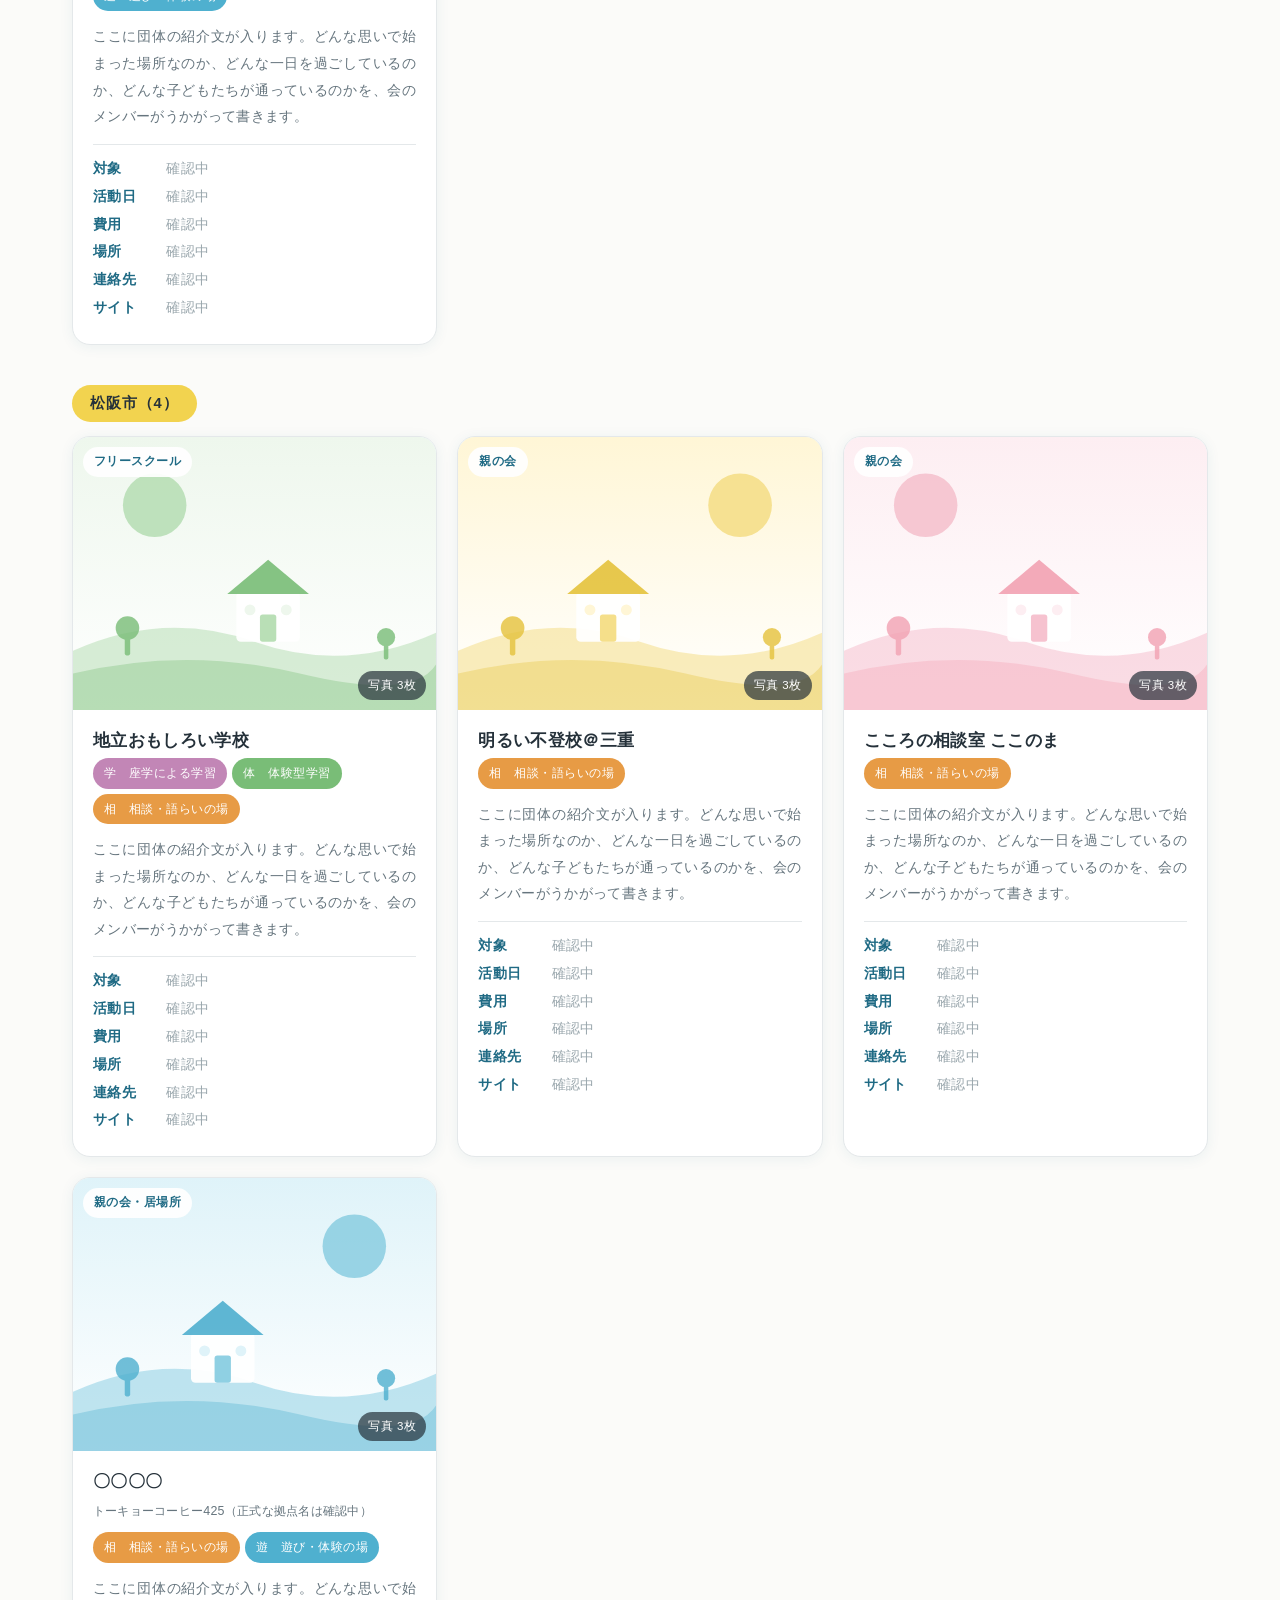
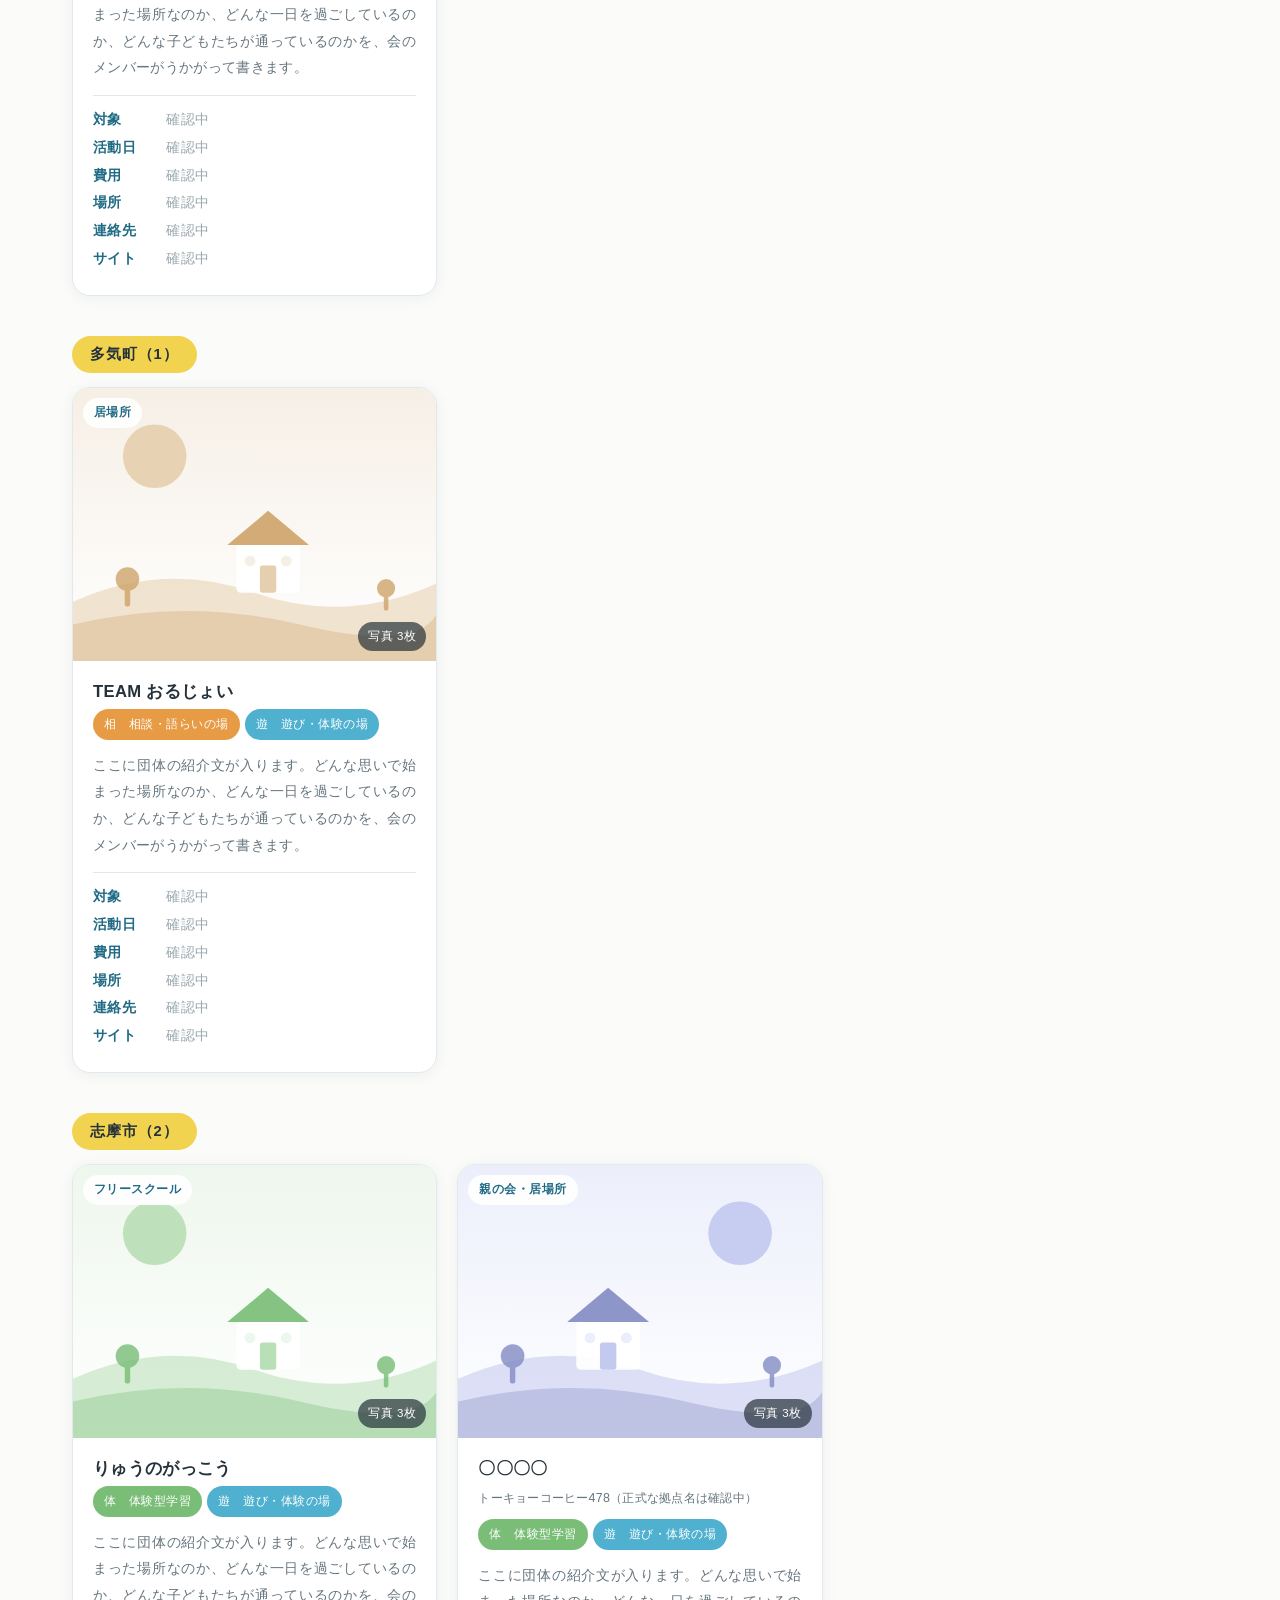
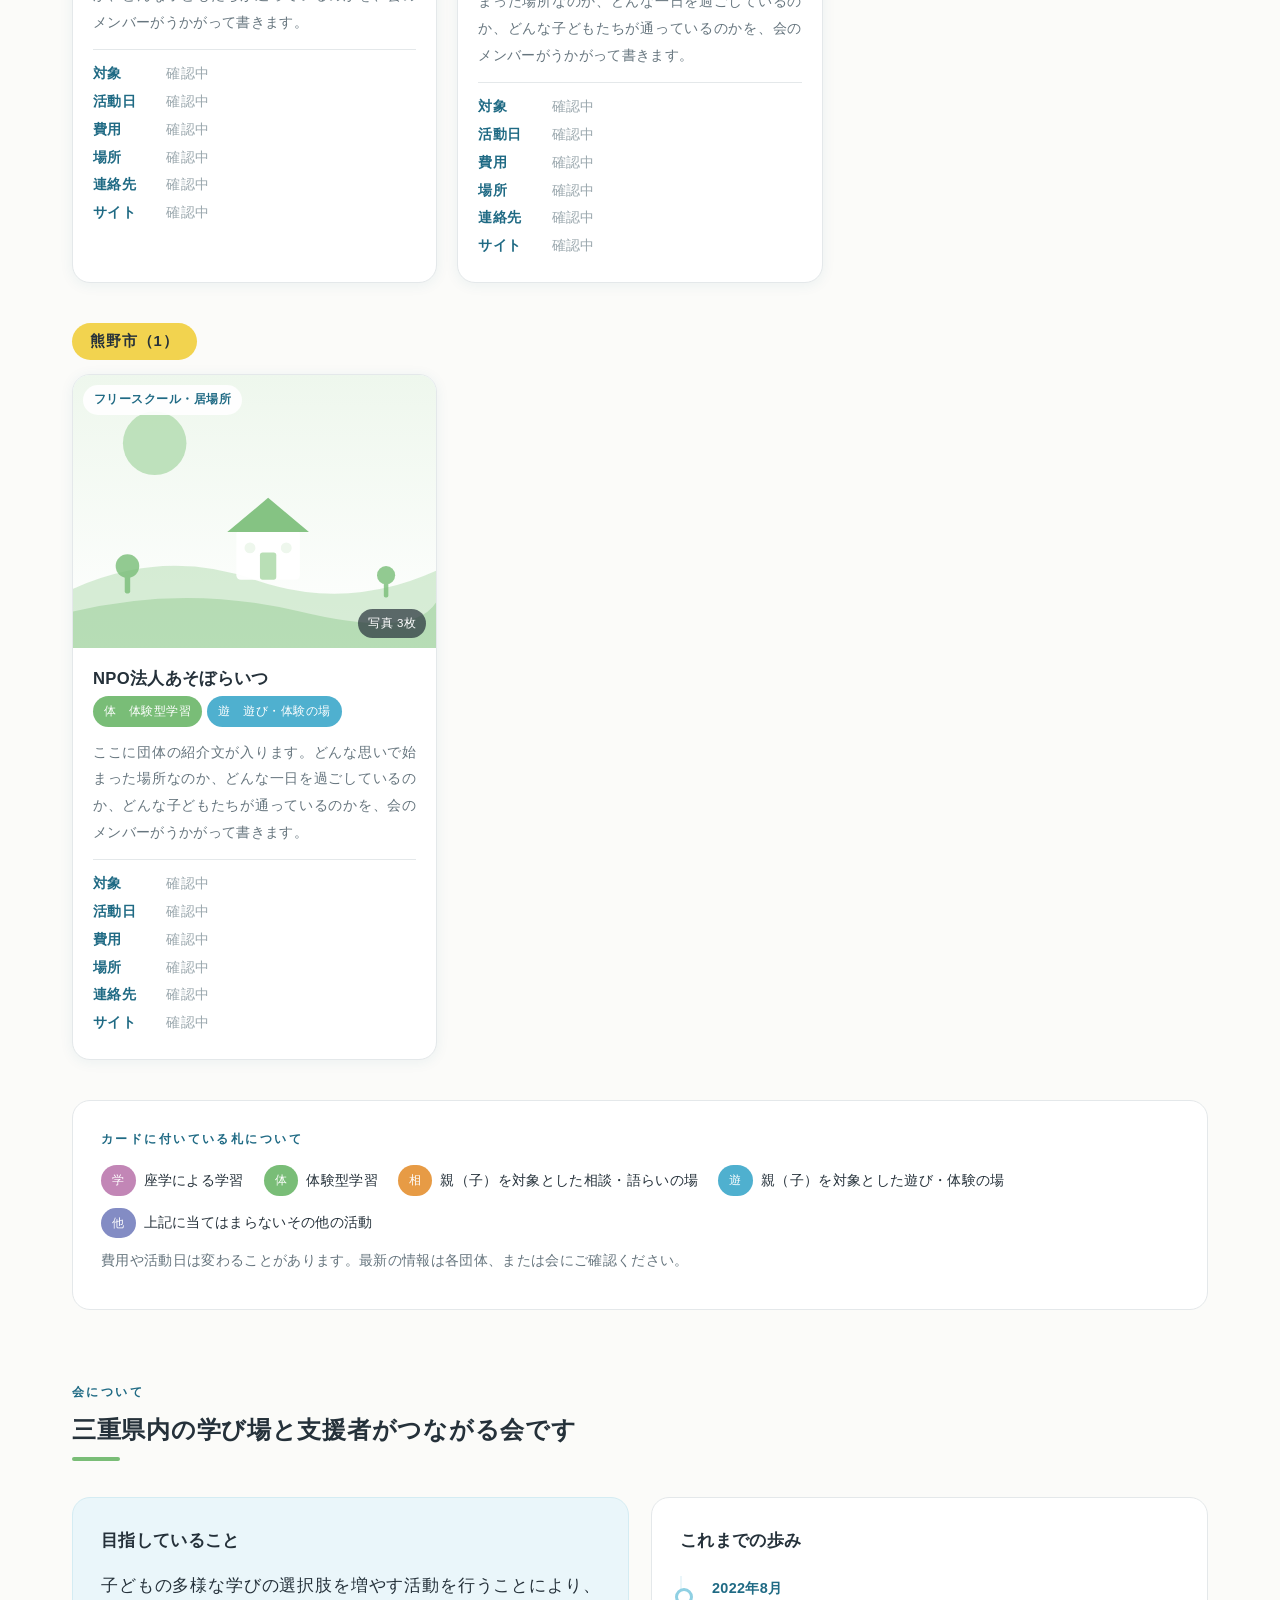
==== commit d8356d28: "総会結果を反映：WING学習塾を削除し、四日市のサードプレイス（入会希望）を追加" ====
--- a/hp.html
+++ b/hp.html
@@ -6,7 +6,7 @@
 <meta name="viewport" content="width=device-width, initial-scale=1.0">
 <title>子どもの多様な学びを育む会in三重</title>
 <meta name="description" content="三重県内のフリースクール・親の会・居場所がつながる会です。お住まいの市町から、子どもに合う学びの場をさがせます。">
-<link rel="stylesheet" href="assets/style.css?v=202609090006">
+<link rel="stylesheet" href="assets/style.css?v=202609091438">
 </head>
 <body>
 
@@ -192,7 +192,7 @@
   <div id="lbinfo"><div class="t"></div><div class="s"></div></div>
 </div>
 
-<script src="assets/groups.js?v=202609090006"></script>
+<script src="assets/groups.js?v=202609091438"></script>
 <script>
 (function(){
   /* ---------- 出現アニメーション ---------- */
@@ -247,6 +247,24 @@
     b.addEventListener("click", handler);
     return b;
   }
+
+  /* 固定ヘッダーのぶんだけ、アンカー移動の着地点を下げる */
+  function syncScrollPadding(){
+    var h = document.querySelector(".site-header");
+    document.documentElement.style.scrollPaddingTop = ((h ? h.offsetHeight : 110) + 14) + "px";
+  }
+  syncScrollPadding();
+  window.addEventListener("resize", syncScrollPadding);
+  window.addEventListener("load", syncScrollPadding);
+
+  /* 「ホーム」「ページの先頭へ」は本当の最上部へ戻す */
+  Array.prototype.forEach.call(document.querySelectorAll('a[href="#top"]'), function(a){
+    a.addEventListener("click", function(e){
+      e.preventDefault();
+      window.scrollTo({ top: 0, behavior: "smooth" });
+      if(history.replaceState){ history.replaceState(null, "", location.pathname + location.search); }
+    });
+  });
 
   function headerOffset(){
     var h = document.querySelector(".site-header");
@@ -324,7 +342,7 @@
     ph.appendChild(img);
     var kd = document.createElement("span");
     kd.className = "kindlabel";
-    kd.textContent = g.kind.join("・");
+    kd.textContent = (g.kind && g.kind.length) ? g.kind.join("・") : "種別 確認中";
     ph.appendChild(kd);
     if(g.photos.length > 1){
       var more = document.createElement("span");
@@ -415,7 +433,7 @@
         var a = document.createElement("button");
         a.type = "button";
         a.className = "roster-name";
-        var sub = GROUPS[i].sub ? GROUPS[i].sub.replace(/（.*$/, "") : "";
+        var sub = (GROUPS[i].sub && GROUPS[i].sub.indexOf("トーキョーコーヒー") === 0) ? GROUPS[i].sub.replace(/（.*$/, "") : "";
         a.textContent = GROUPS[i].name + (sub ? "（" + sub + "）" : "");
         a.addEventListener("click", function(){
           selCity = "all"; selKind = "all"; render();
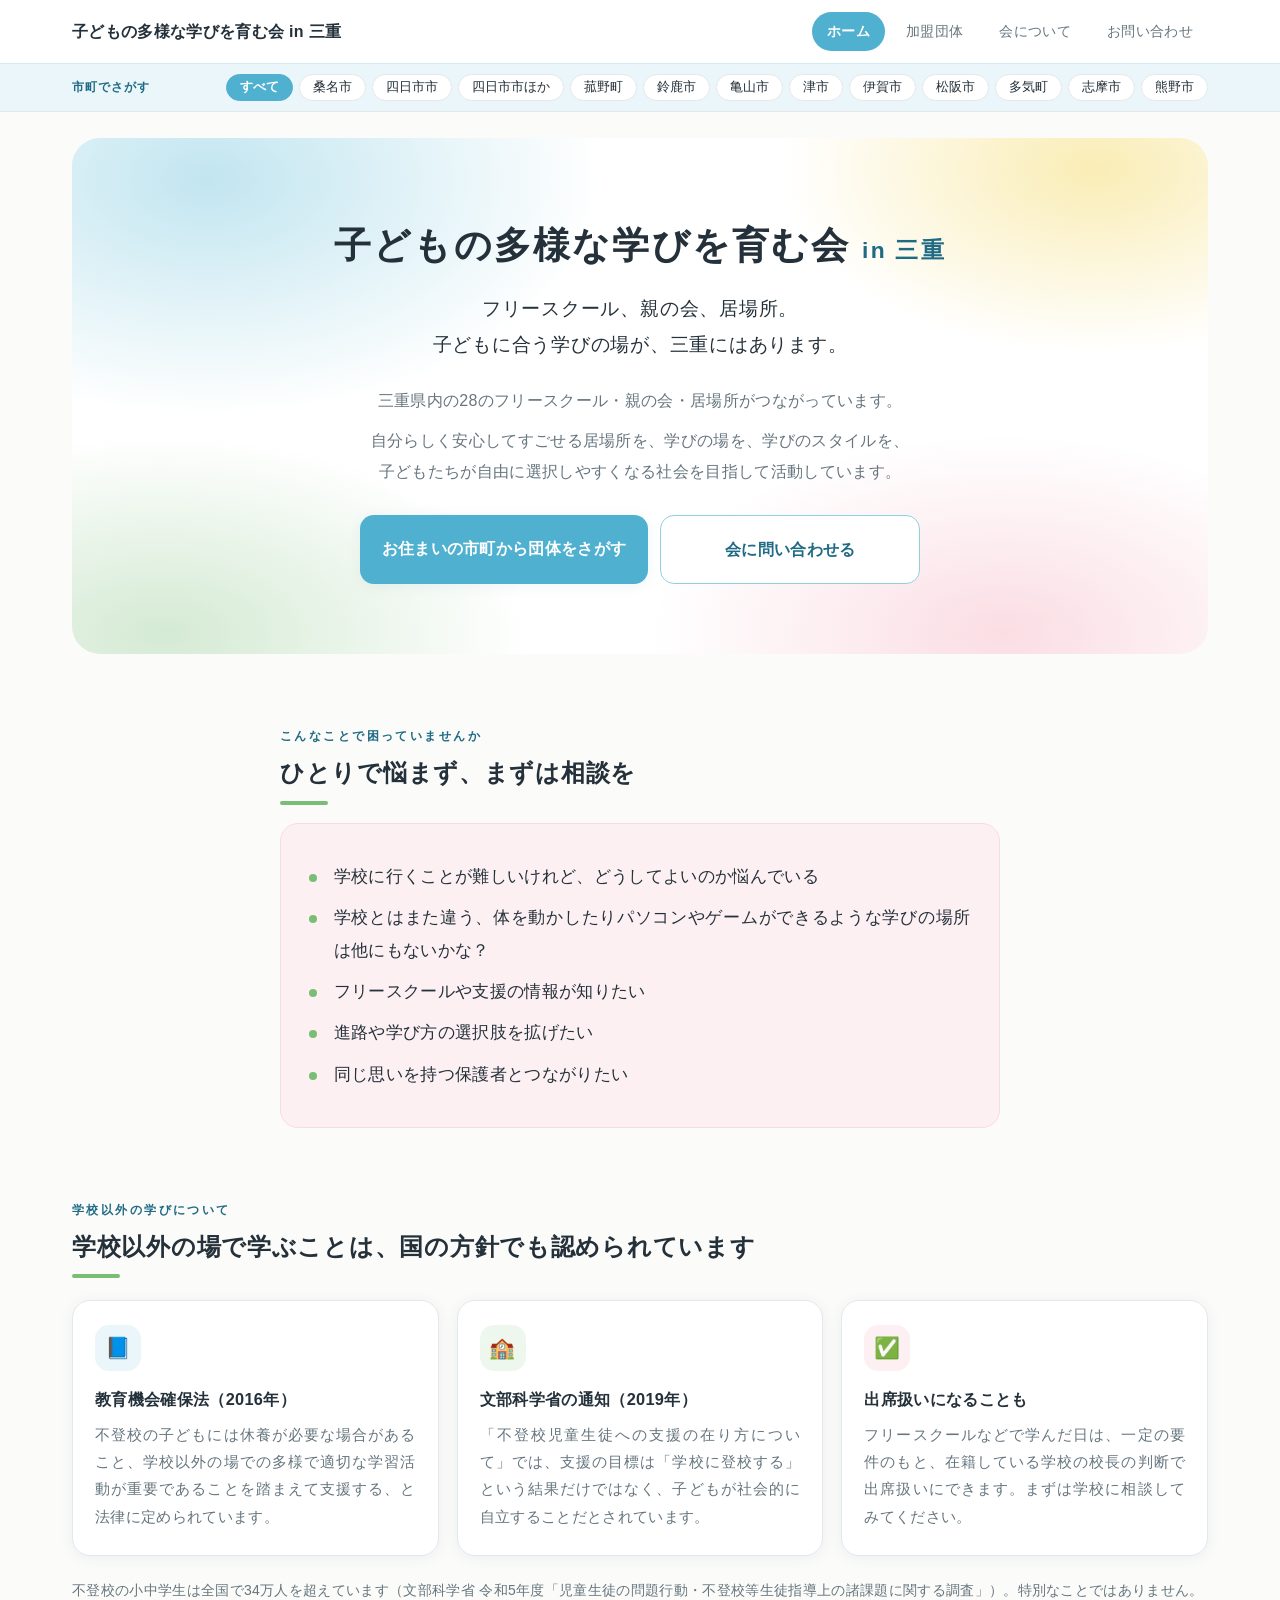
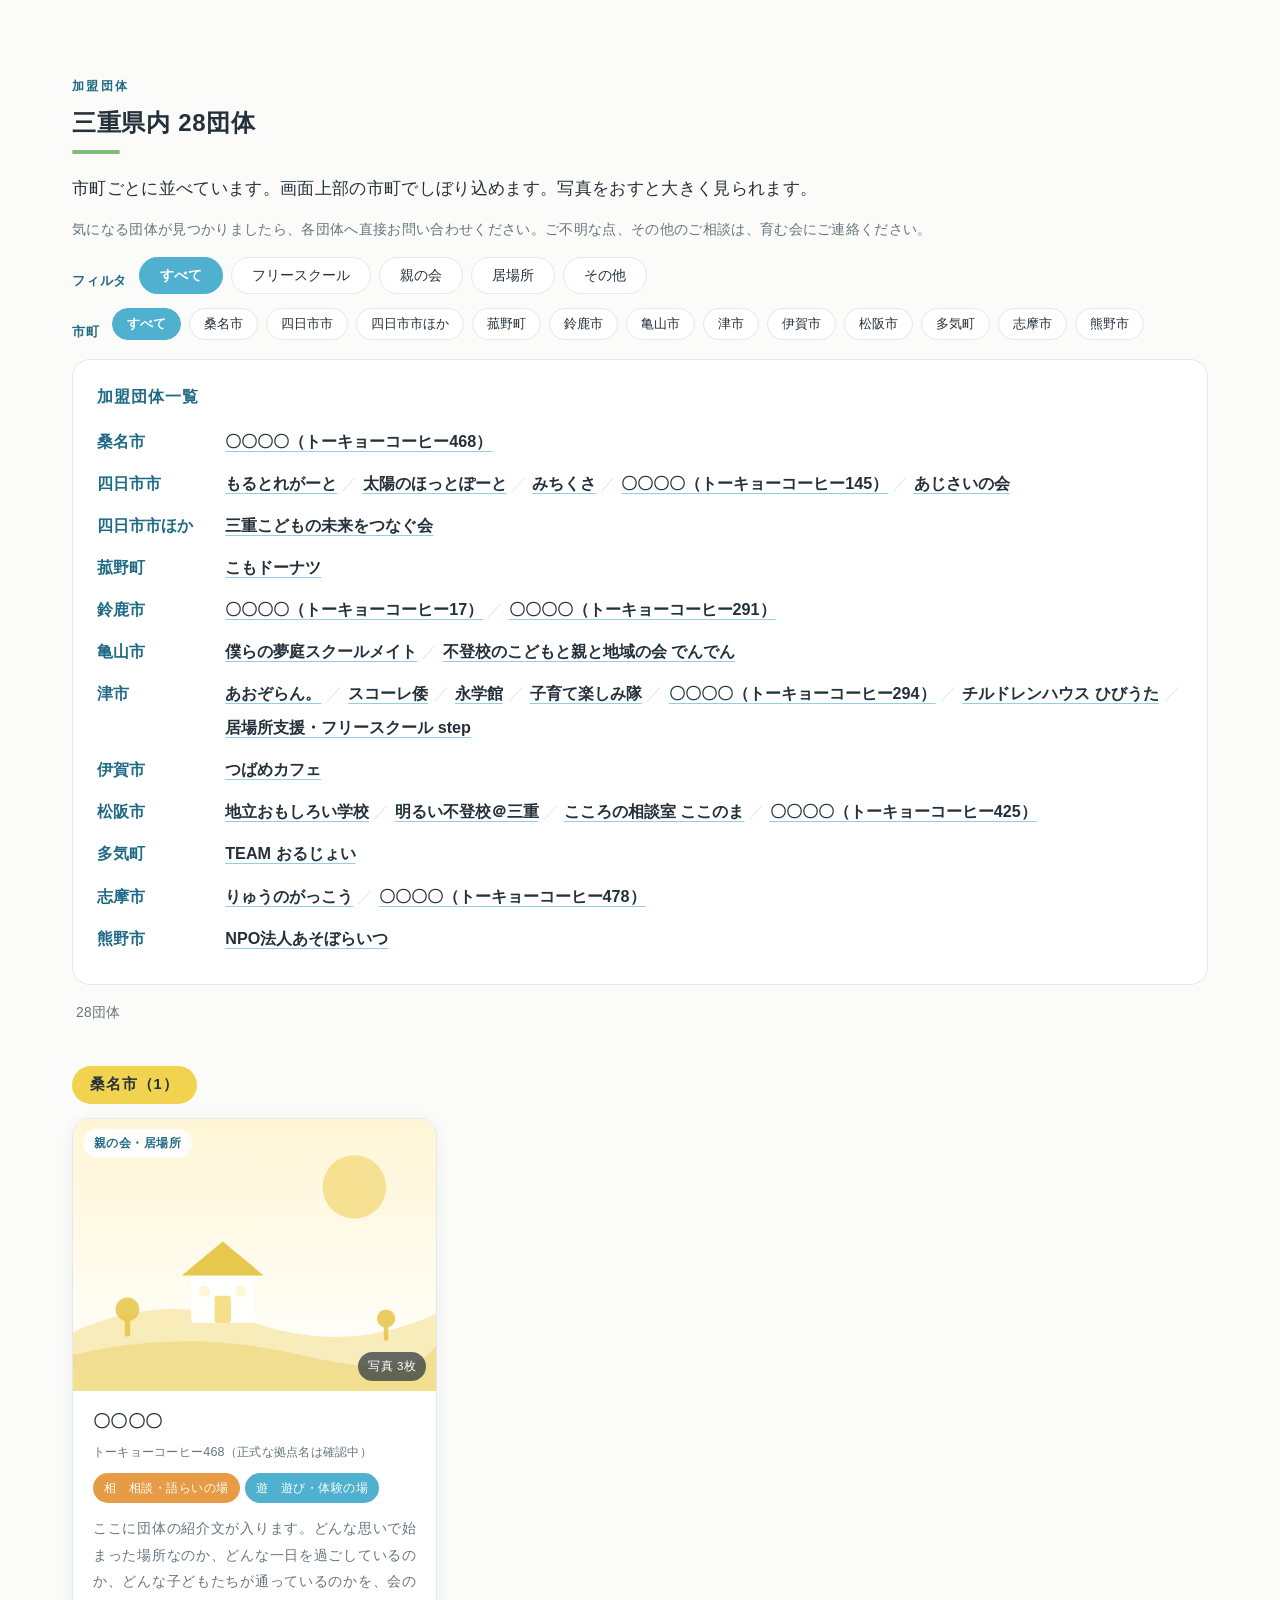
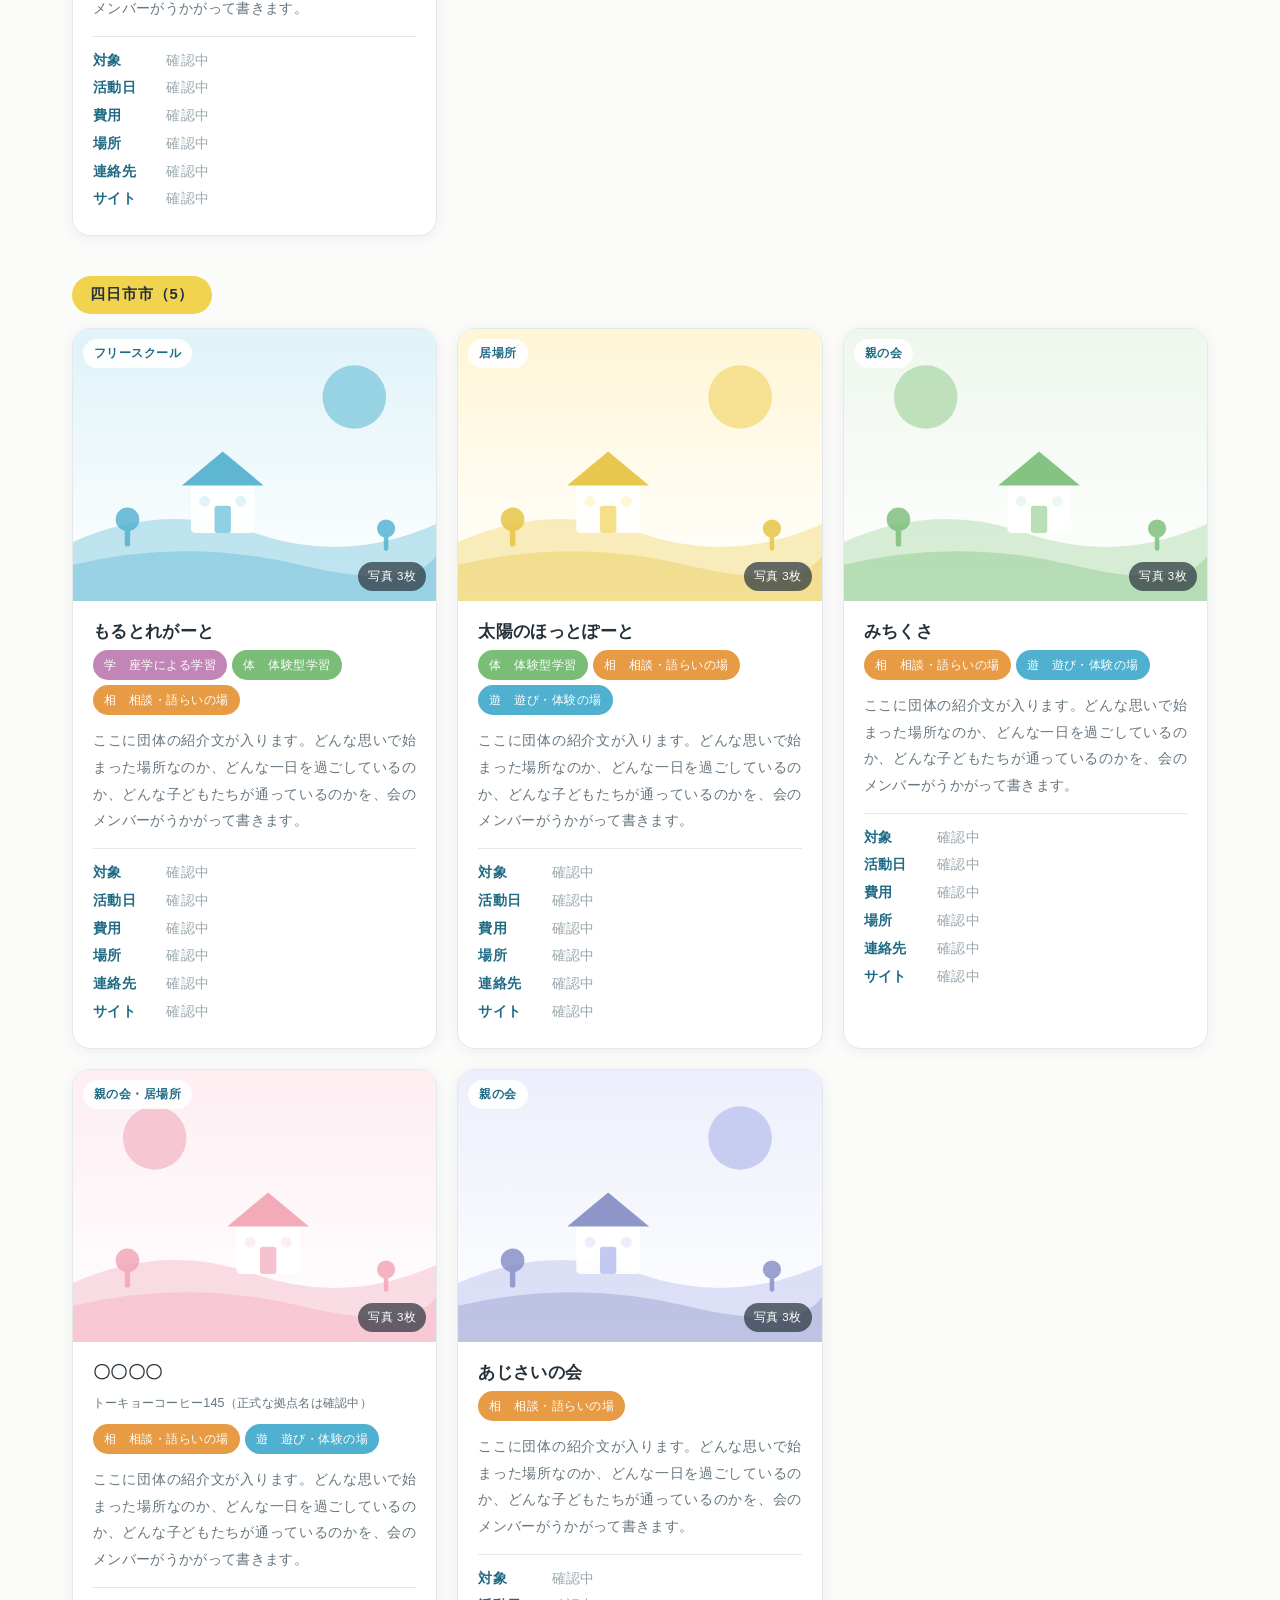
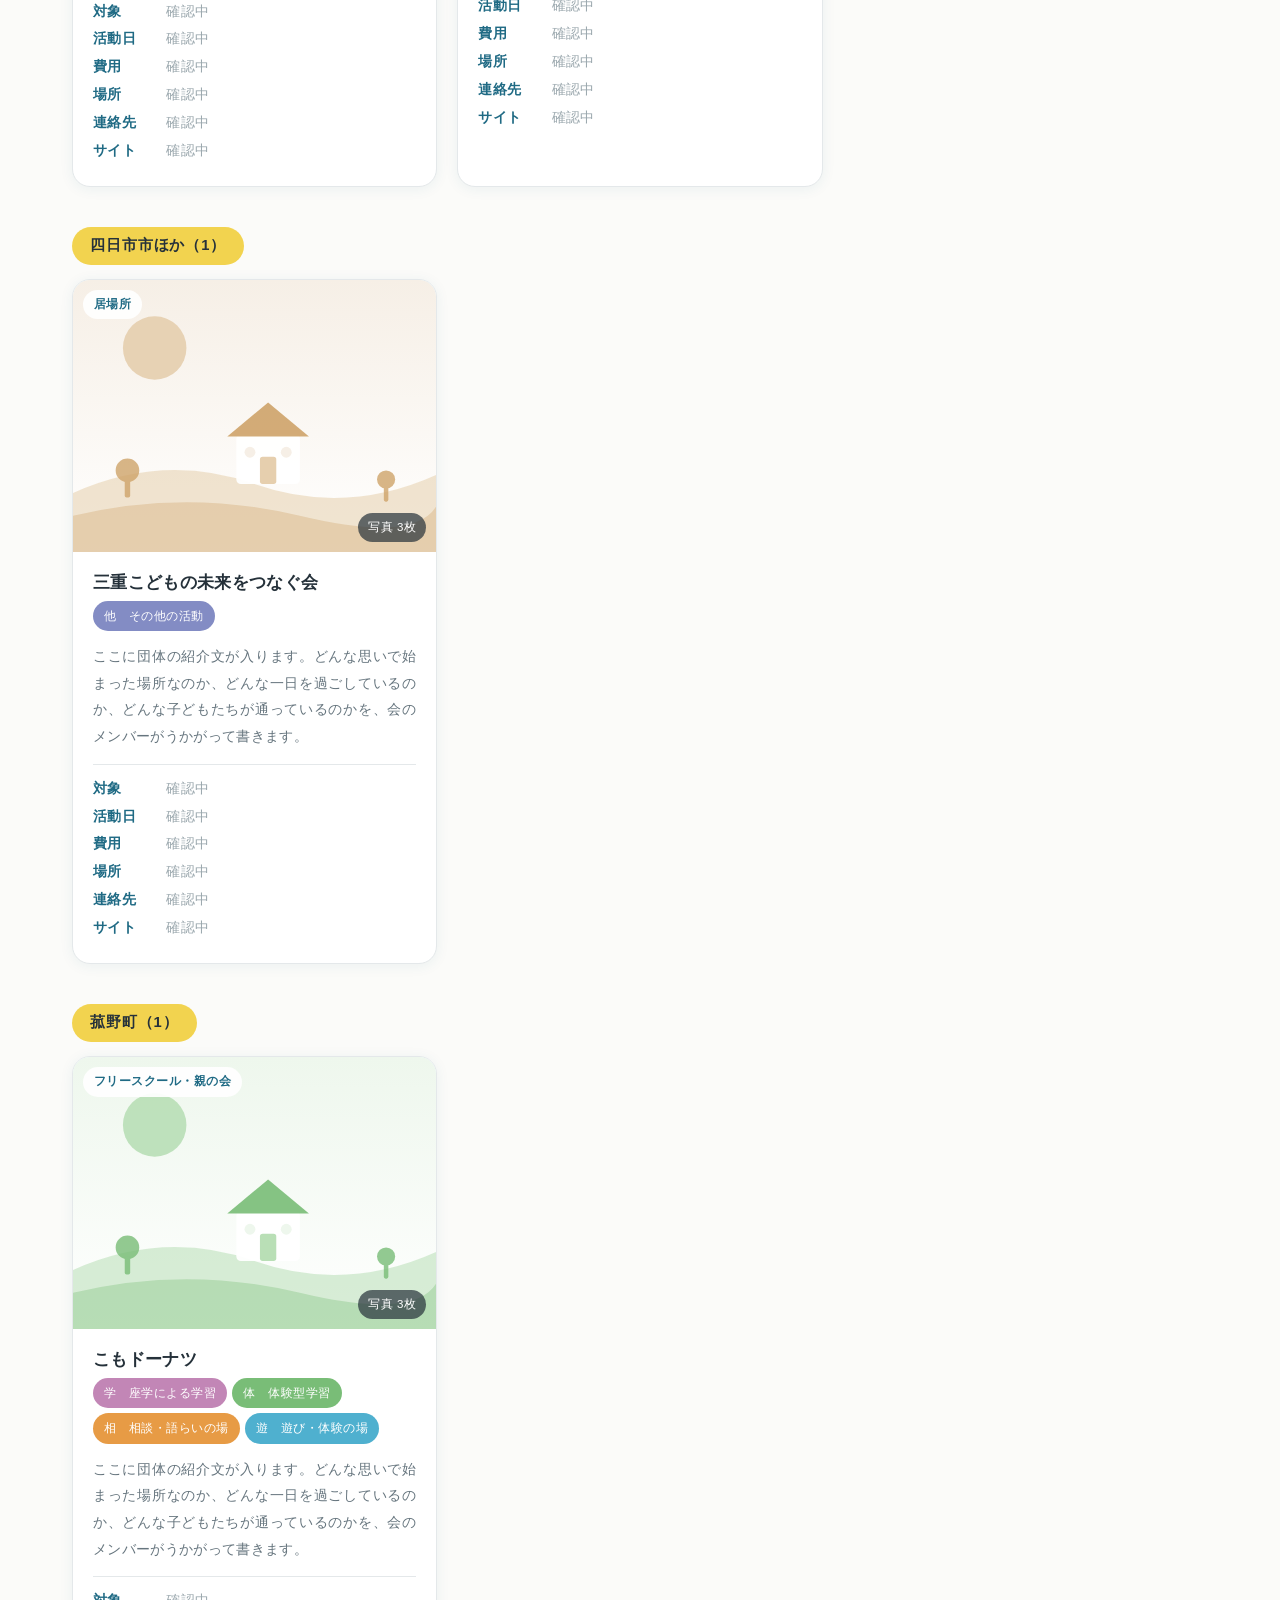
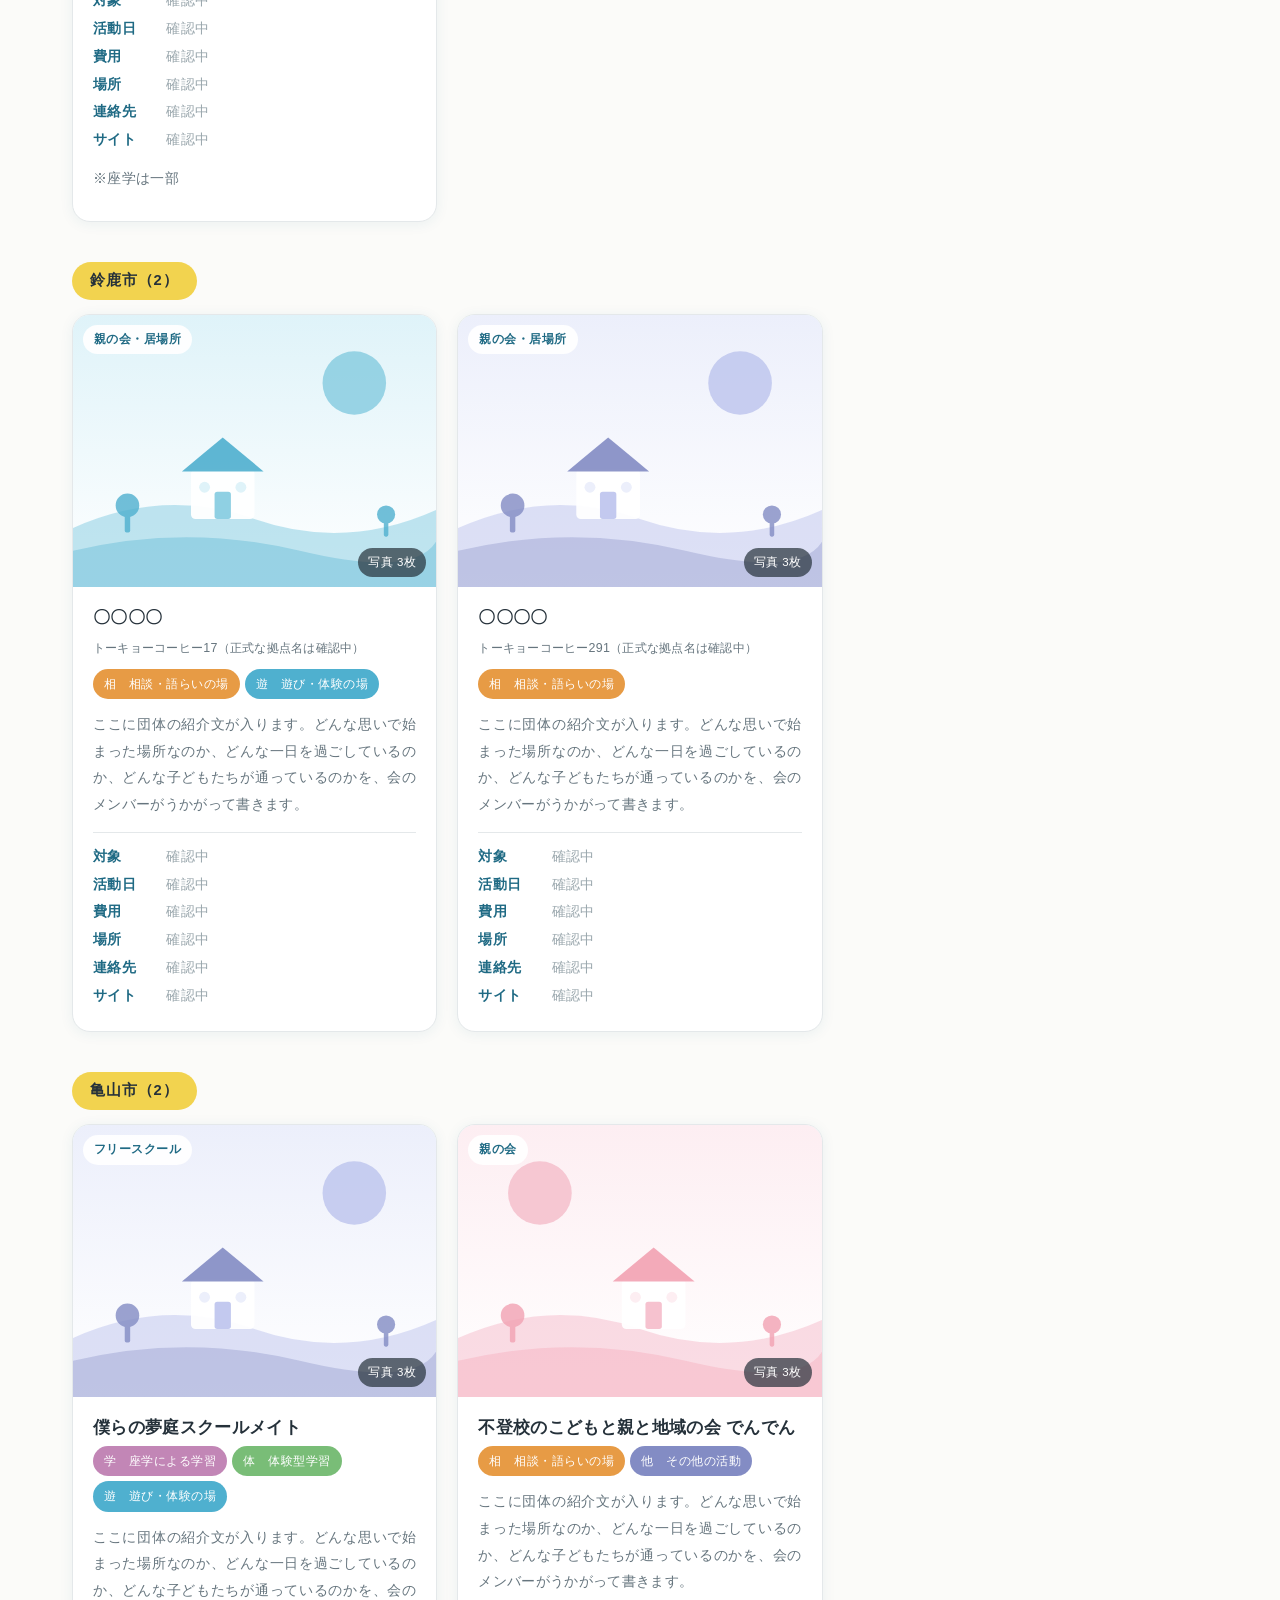
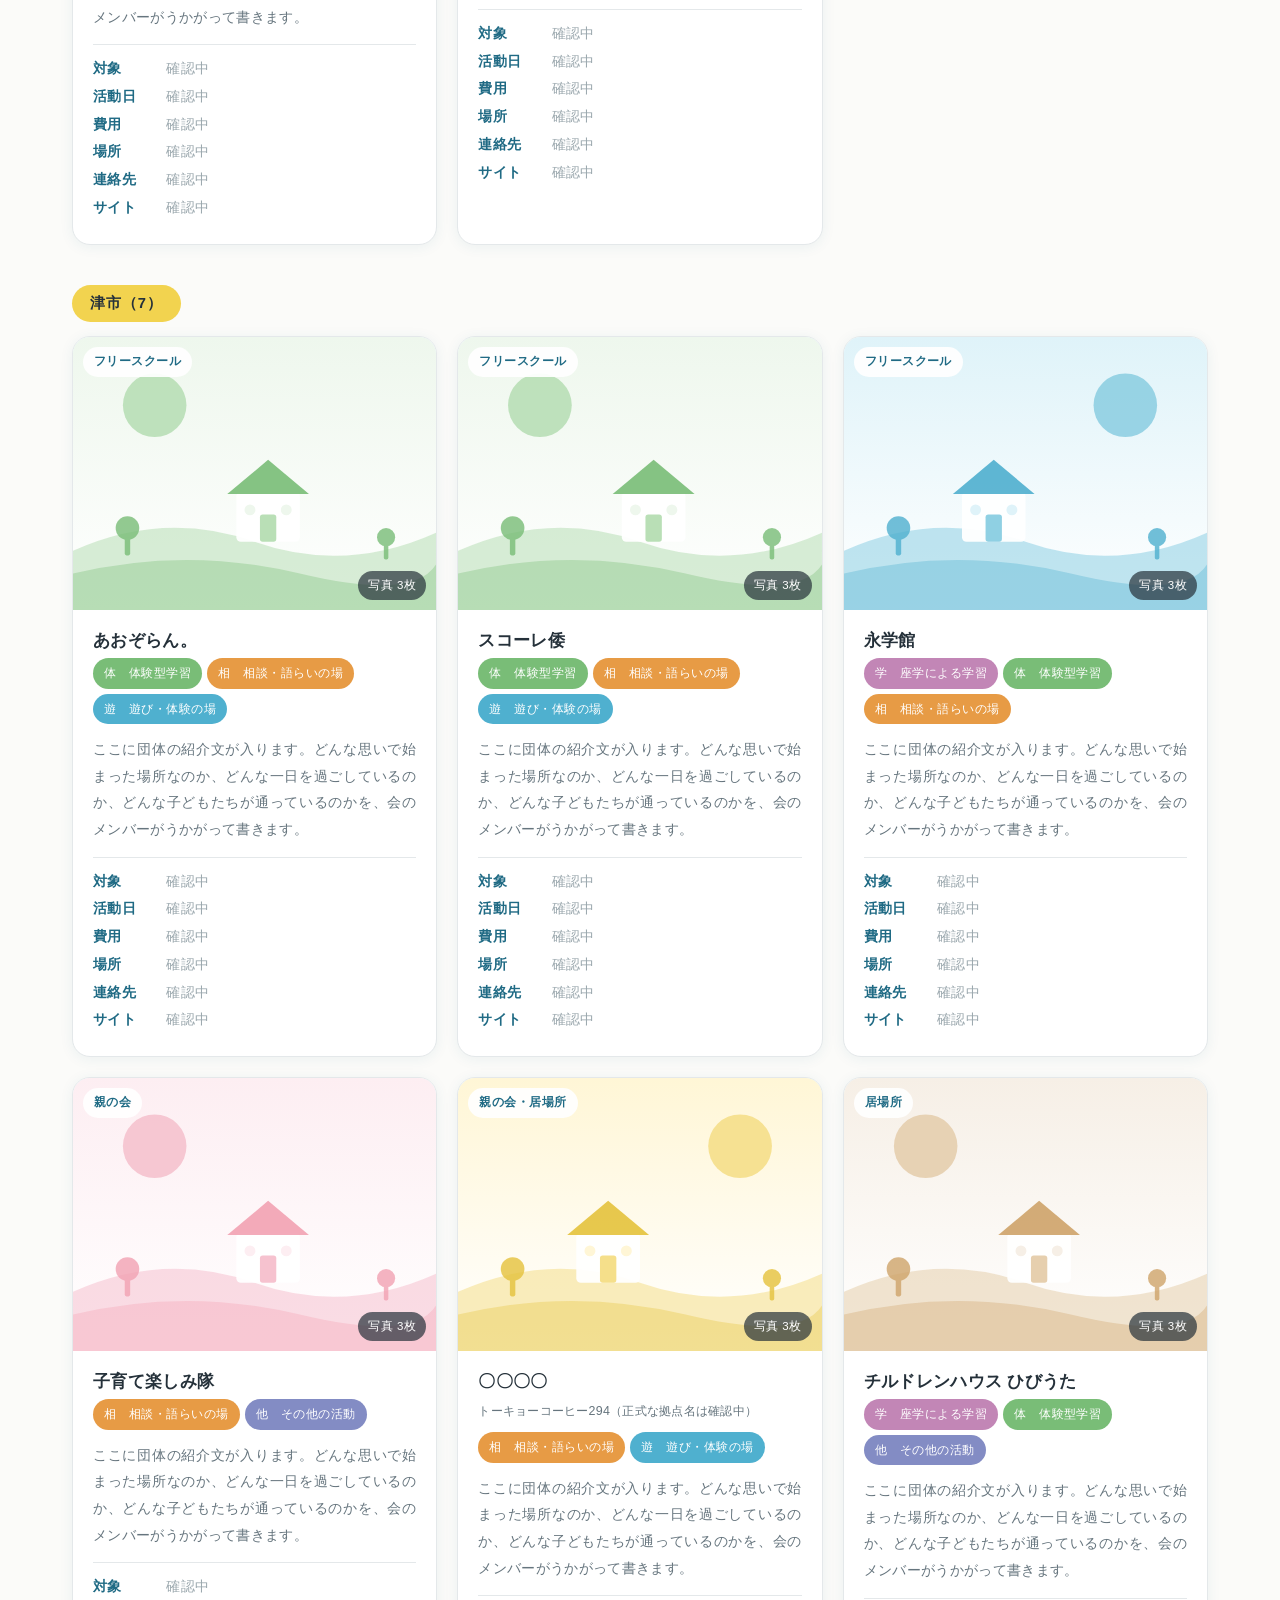
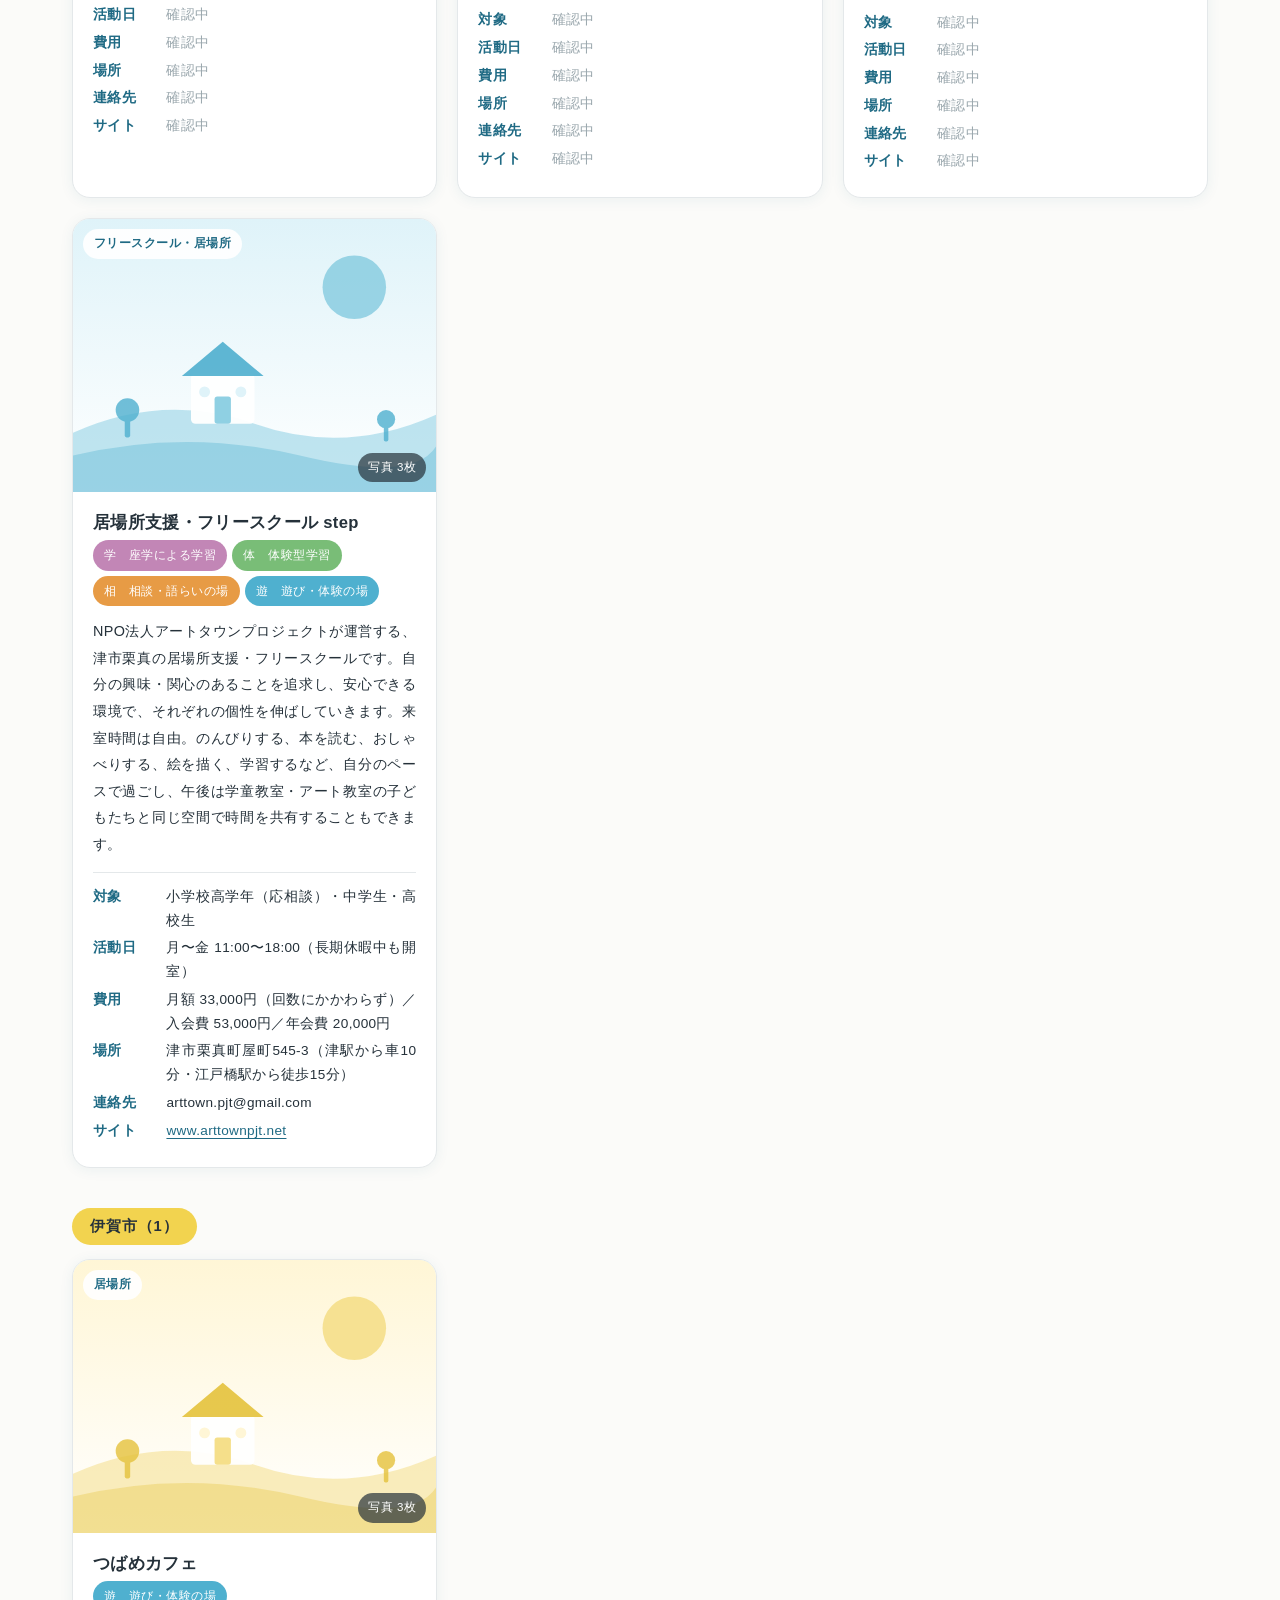
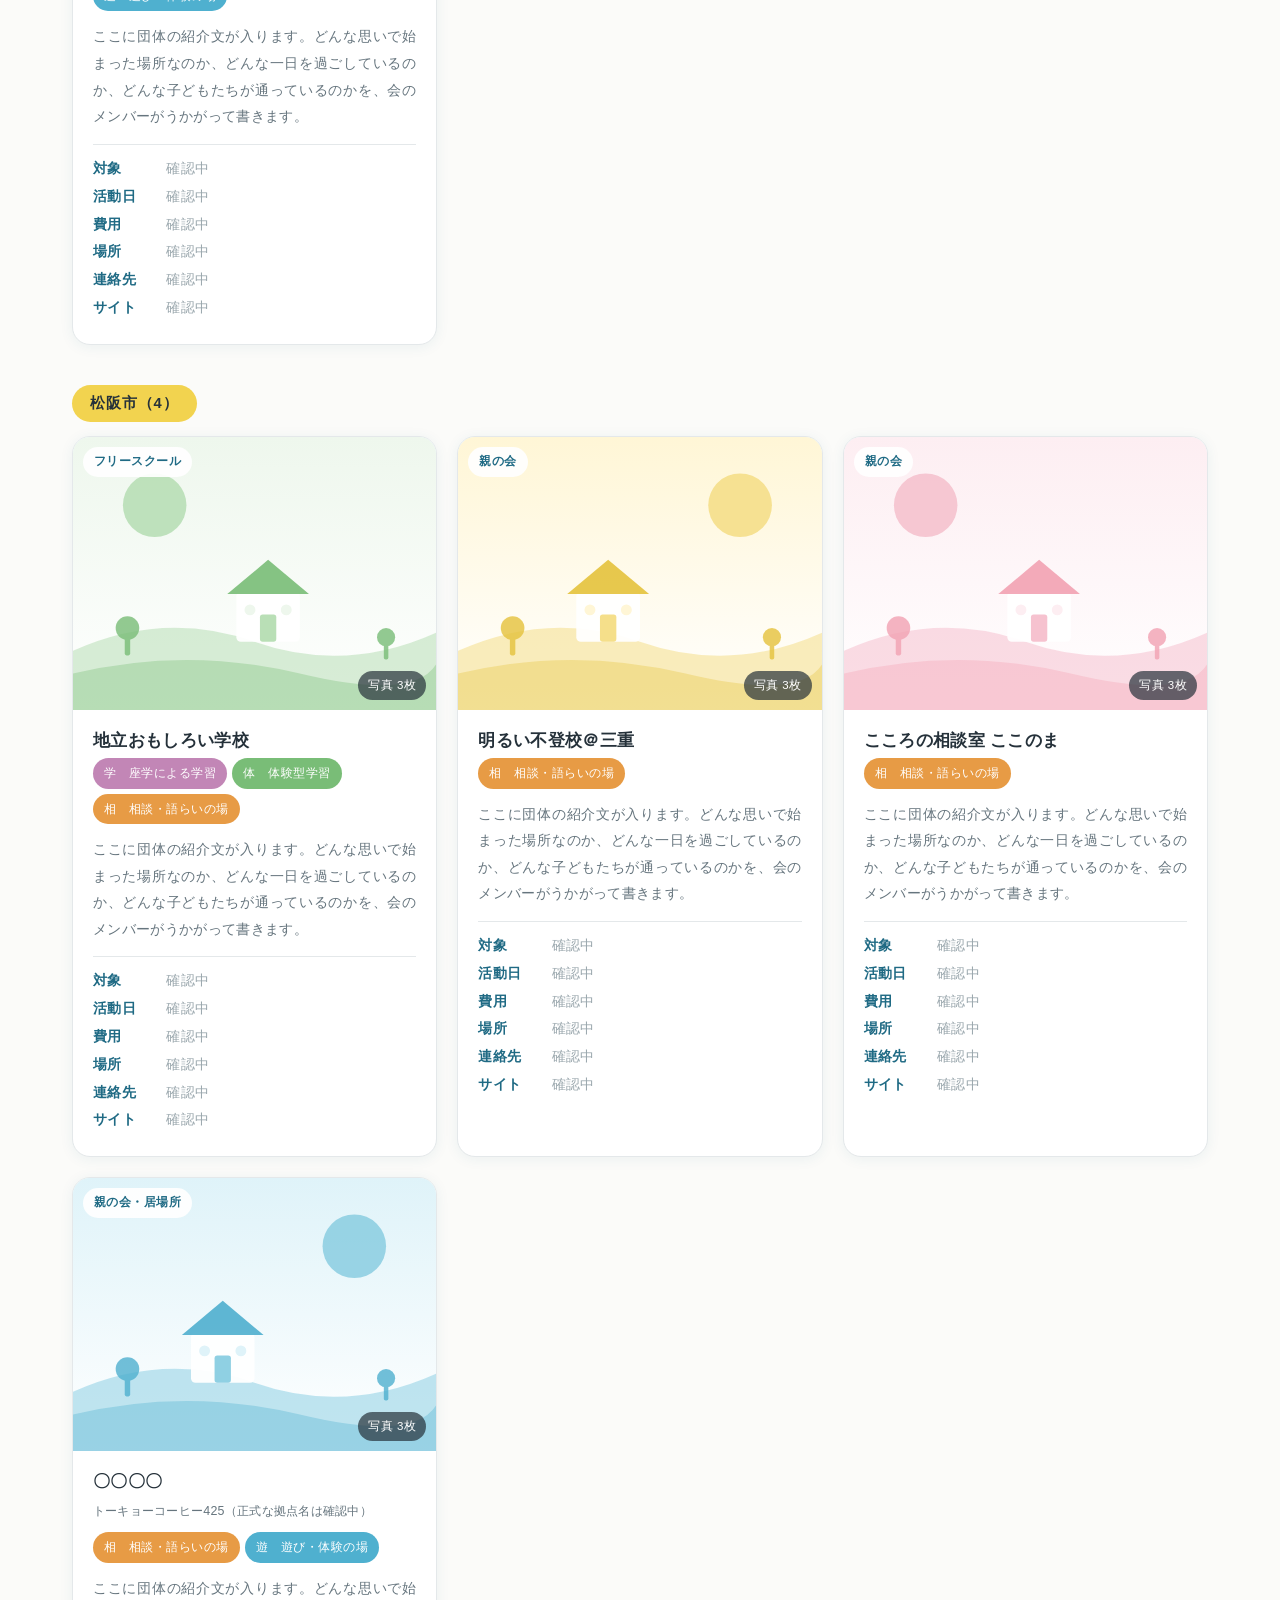
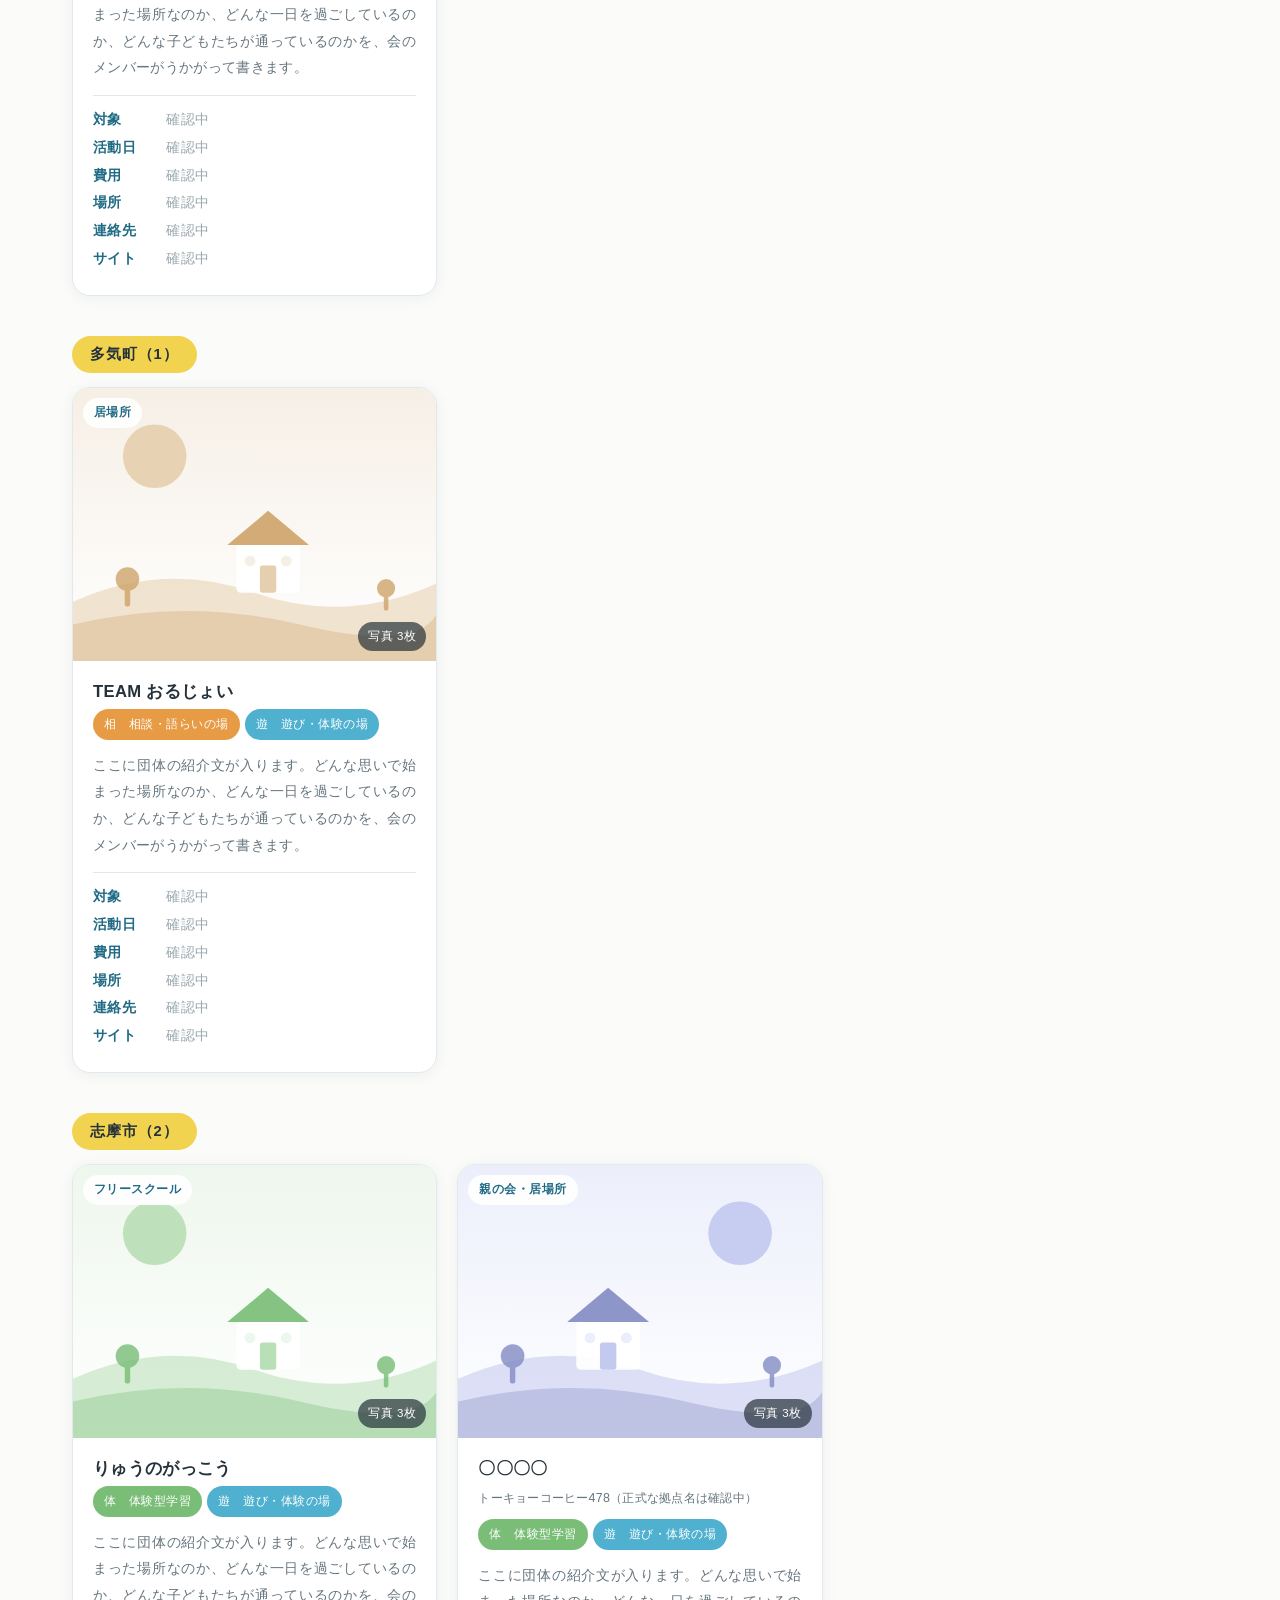
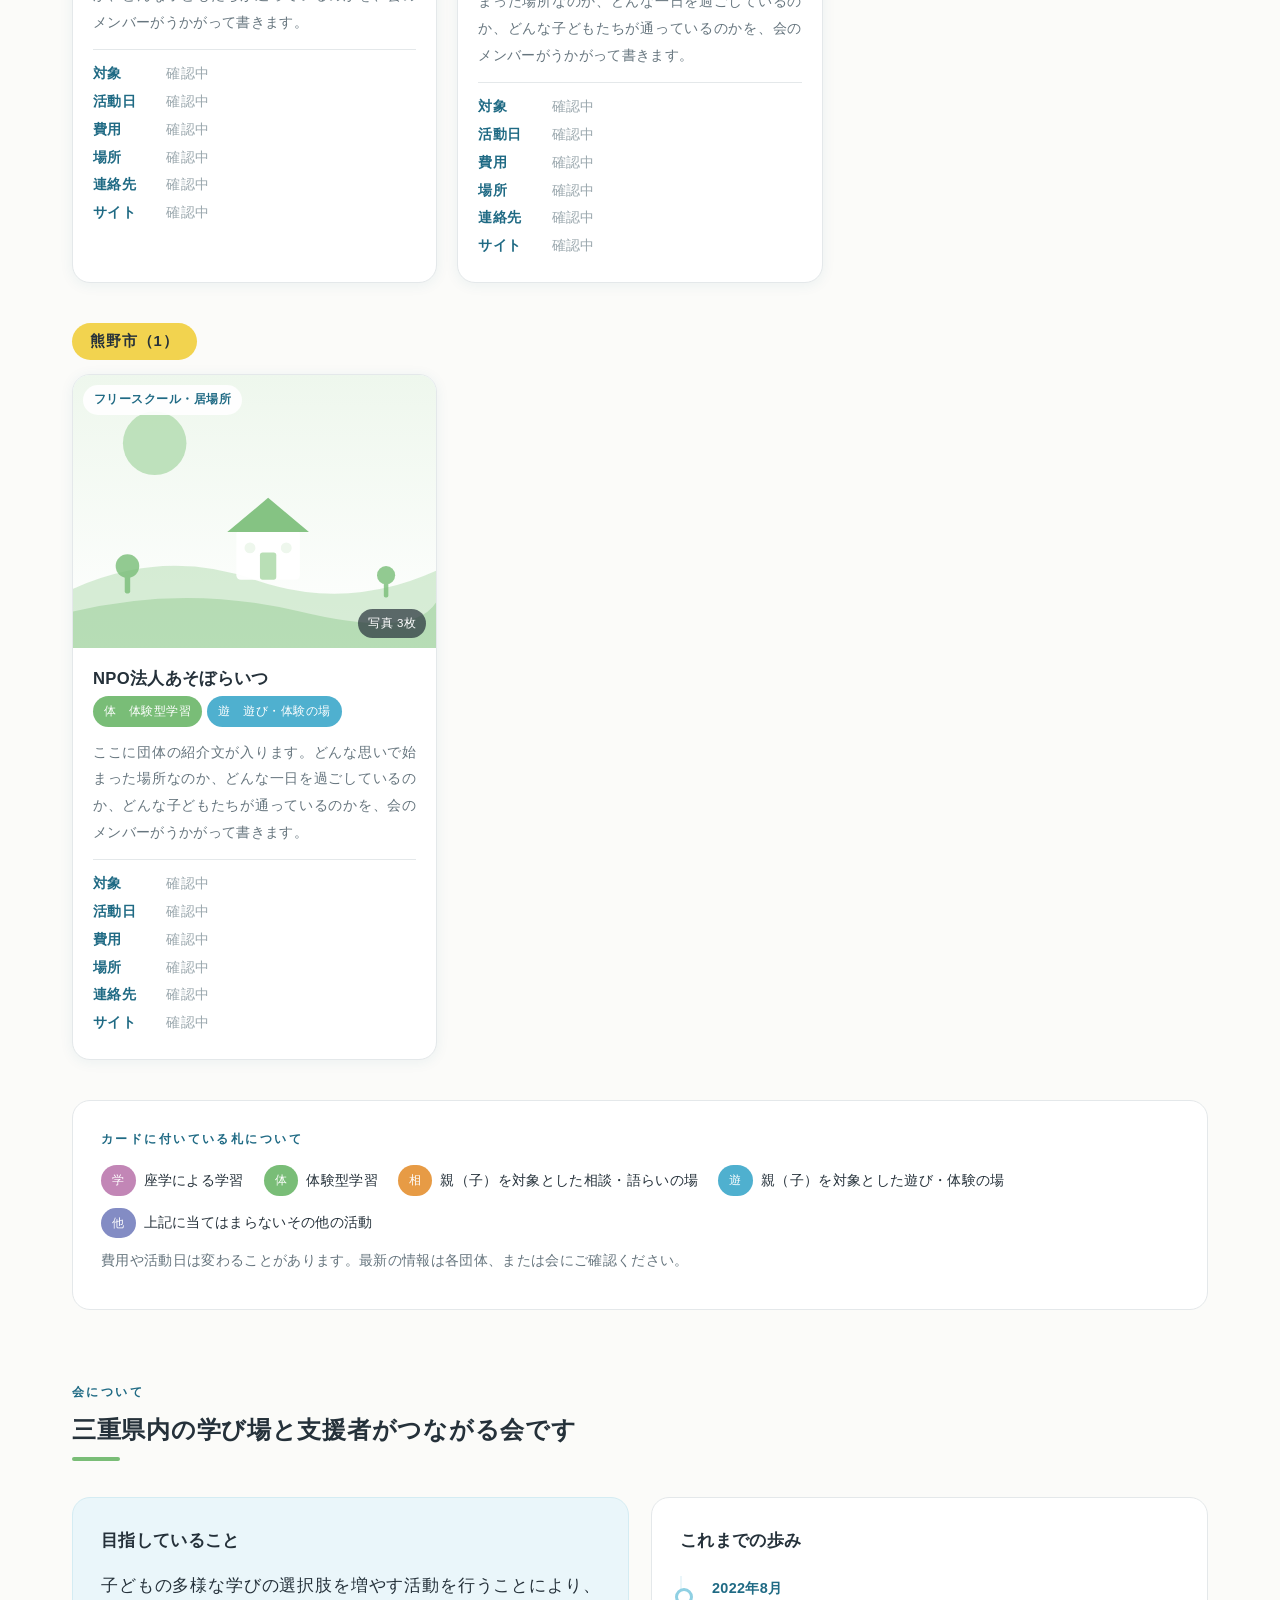
==== commit d684cf8e: "サードプレイスは保留として削除・団体数を28に" ====
--- a/hp.html
+++ b/hp.html
@@ -6,7 +6,7 @@
 <meta name="viewport" content="width=device-width, initial-scale=1.0">
 <title>子どもの多様な学びを育む会in三重</title>
 <meta name="description" content="三重県内のフリースクール・親の会・居場所がつながる会です。お住まいの市町から、子どもに合う学びの場をさがせます。">
-<link rel="stylesheet" href="assets/style.css?v=202609091438">
+<link rel="stylesheet" href="assets/style.css?v=202609091450">
 </head>
 <body>
 
@@ -34,7 +34,7 @@
   <section id="top" class="hero">
     <h1>子どもの多様な学びを育む会<span class="in">in 三重</span></h1>
     <p class="catch">フリースクール、親の会、居場所。<br>子どもに合う学びの場が、三重にはあります。</p>
-    <p class="lead">三重県内の29のフリースクール・親の会・居場所がつながっています。</p>
+    <p class="lead">三重県内の28のフリースクール・親の会・居場所がつながっています。</p>
     <p>自分らしく安心してすごせる居場所を、学びの場を、学びのスタイルを、<br>子どもたちが自由に選択しやすくなる社会を目指して活動しています。</p>
     <div class="actions">
       <a class="btn" href="#groups">お住まいの市町から団体をさがす</a>
@@ -82,7 +82,7 @@
   <!-- ===== 加盟団体 ===== -->
   <section id="groups">
     <p class="kicker">加盟団体</p>
-    <h2>三重県内 29団体</h2>
+    <h2>三重県内 28団体</h2>
     <p>市町ごとに並べています。画面上部の市町でしぼり込めます。写真をおすと大きく見られます。</p>
 
     <p class="note" style="margin-top:12px">気になる団体が見つかりましたら、各団体へ直接お問い合わせください。ご不明な点、その他のご相談は、育む会にご連絡ください。</p>
@@ -192,7 +192,7 @@
   <div id="lbinfo"><div class="t"></div><div class="s"></div></div>
 </div>
 
-<script src="assets/groups.js?v=202609091438"></script>
+<script src="assets/groups.js?v=202609091450"></script>
 <script>
 (function(){
   /* ---------- 出現アニメーション ---------- */
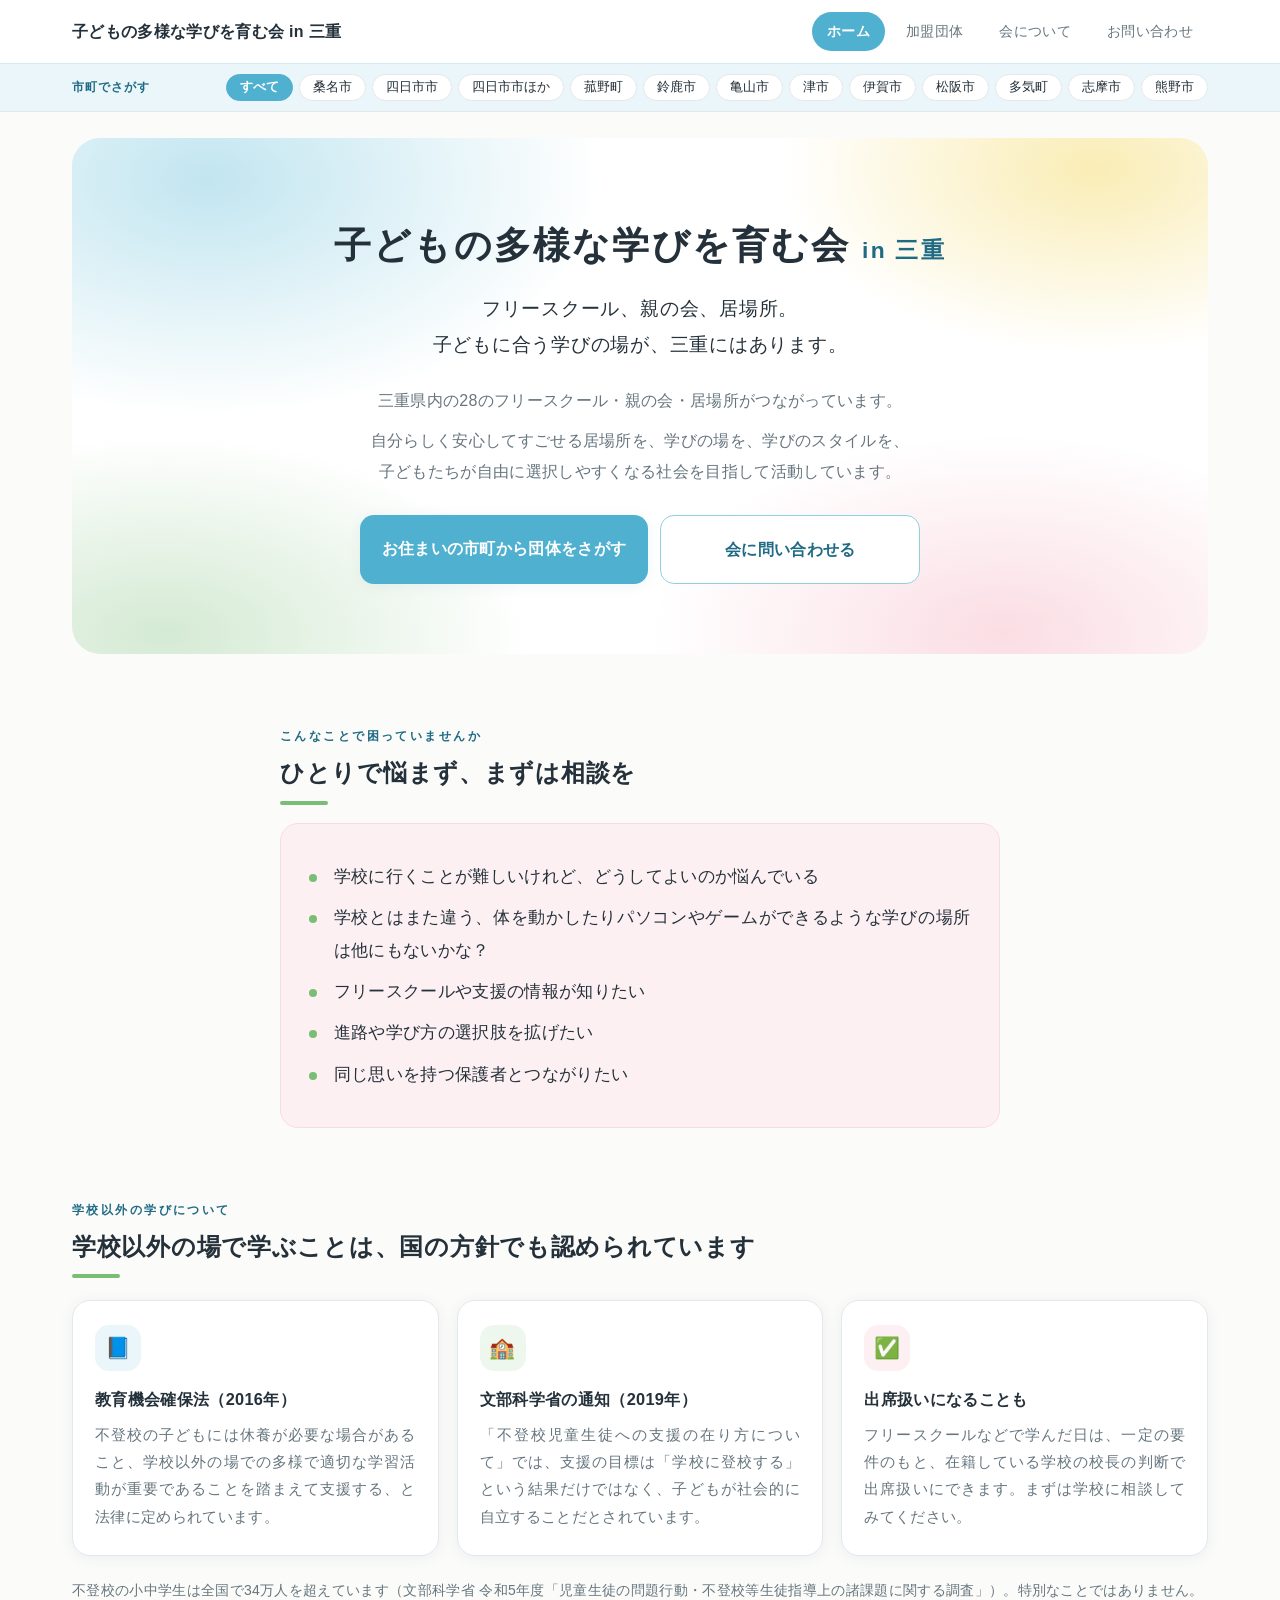
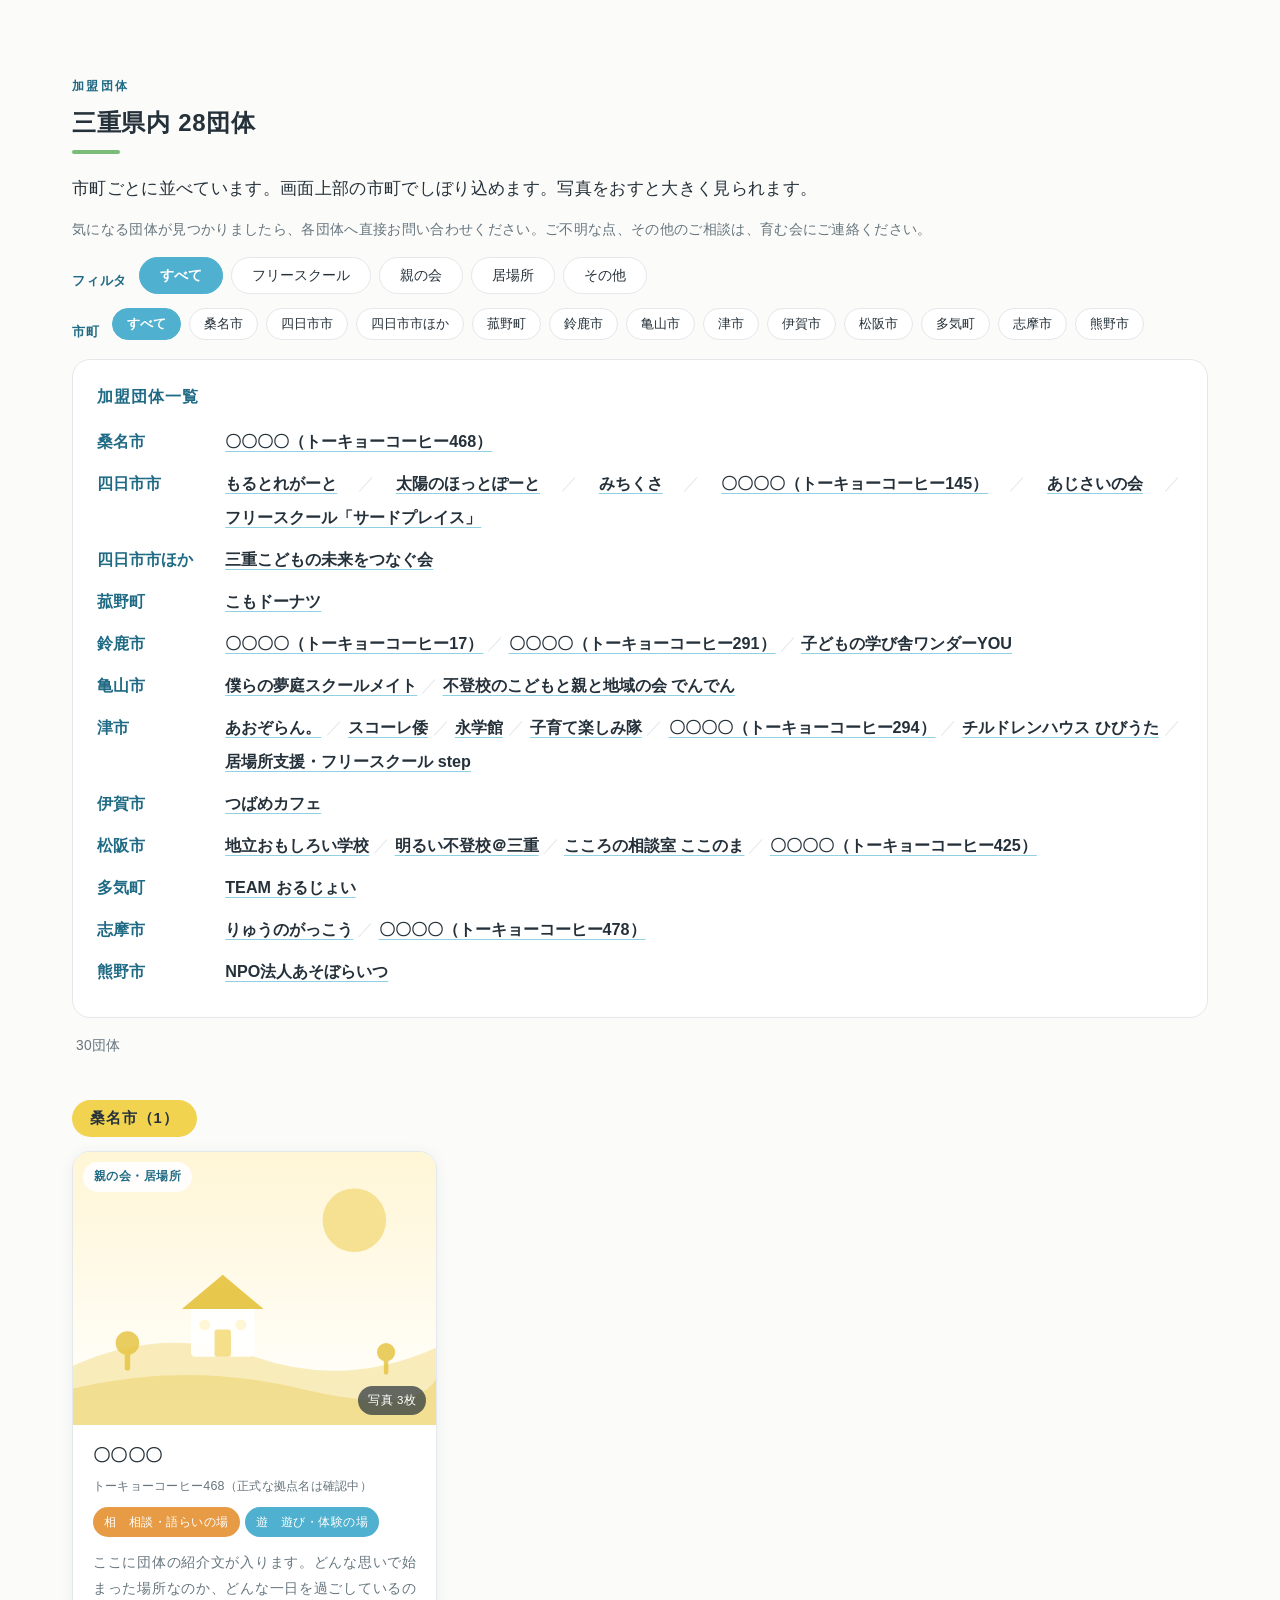
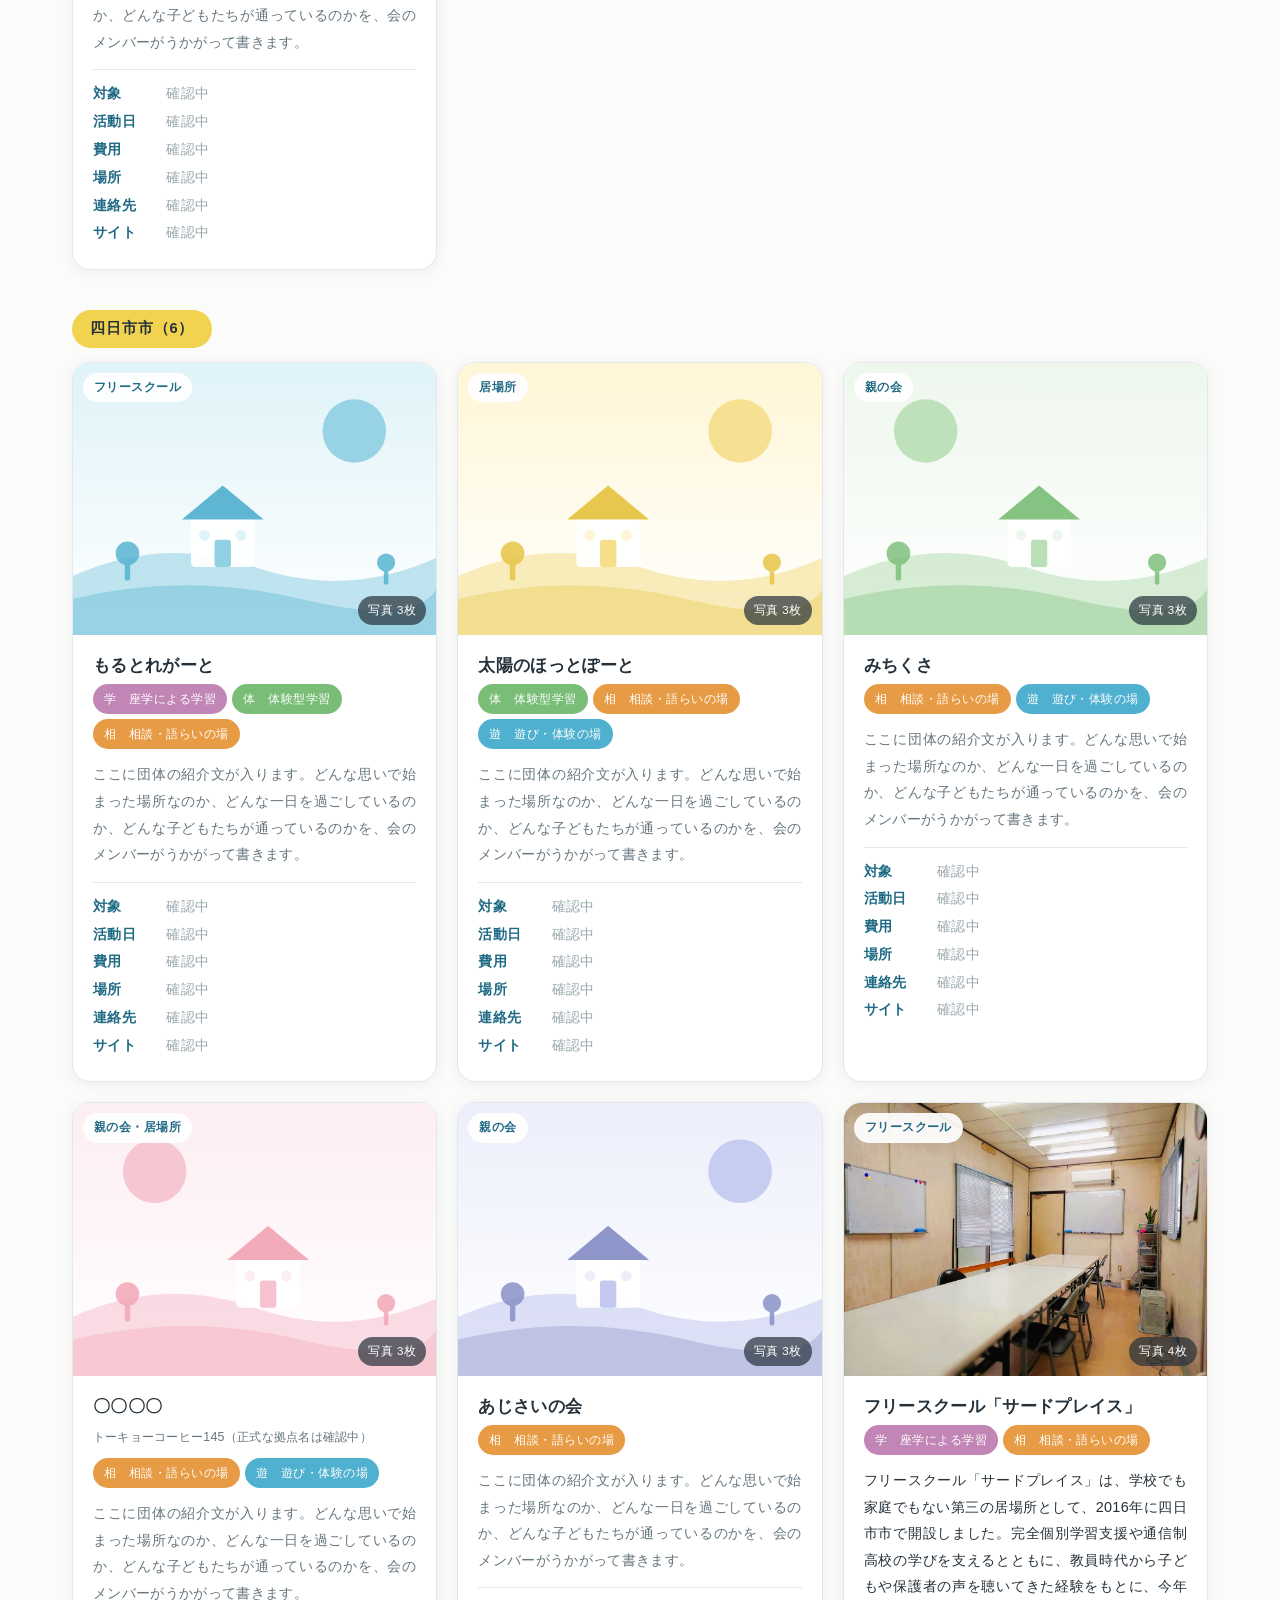
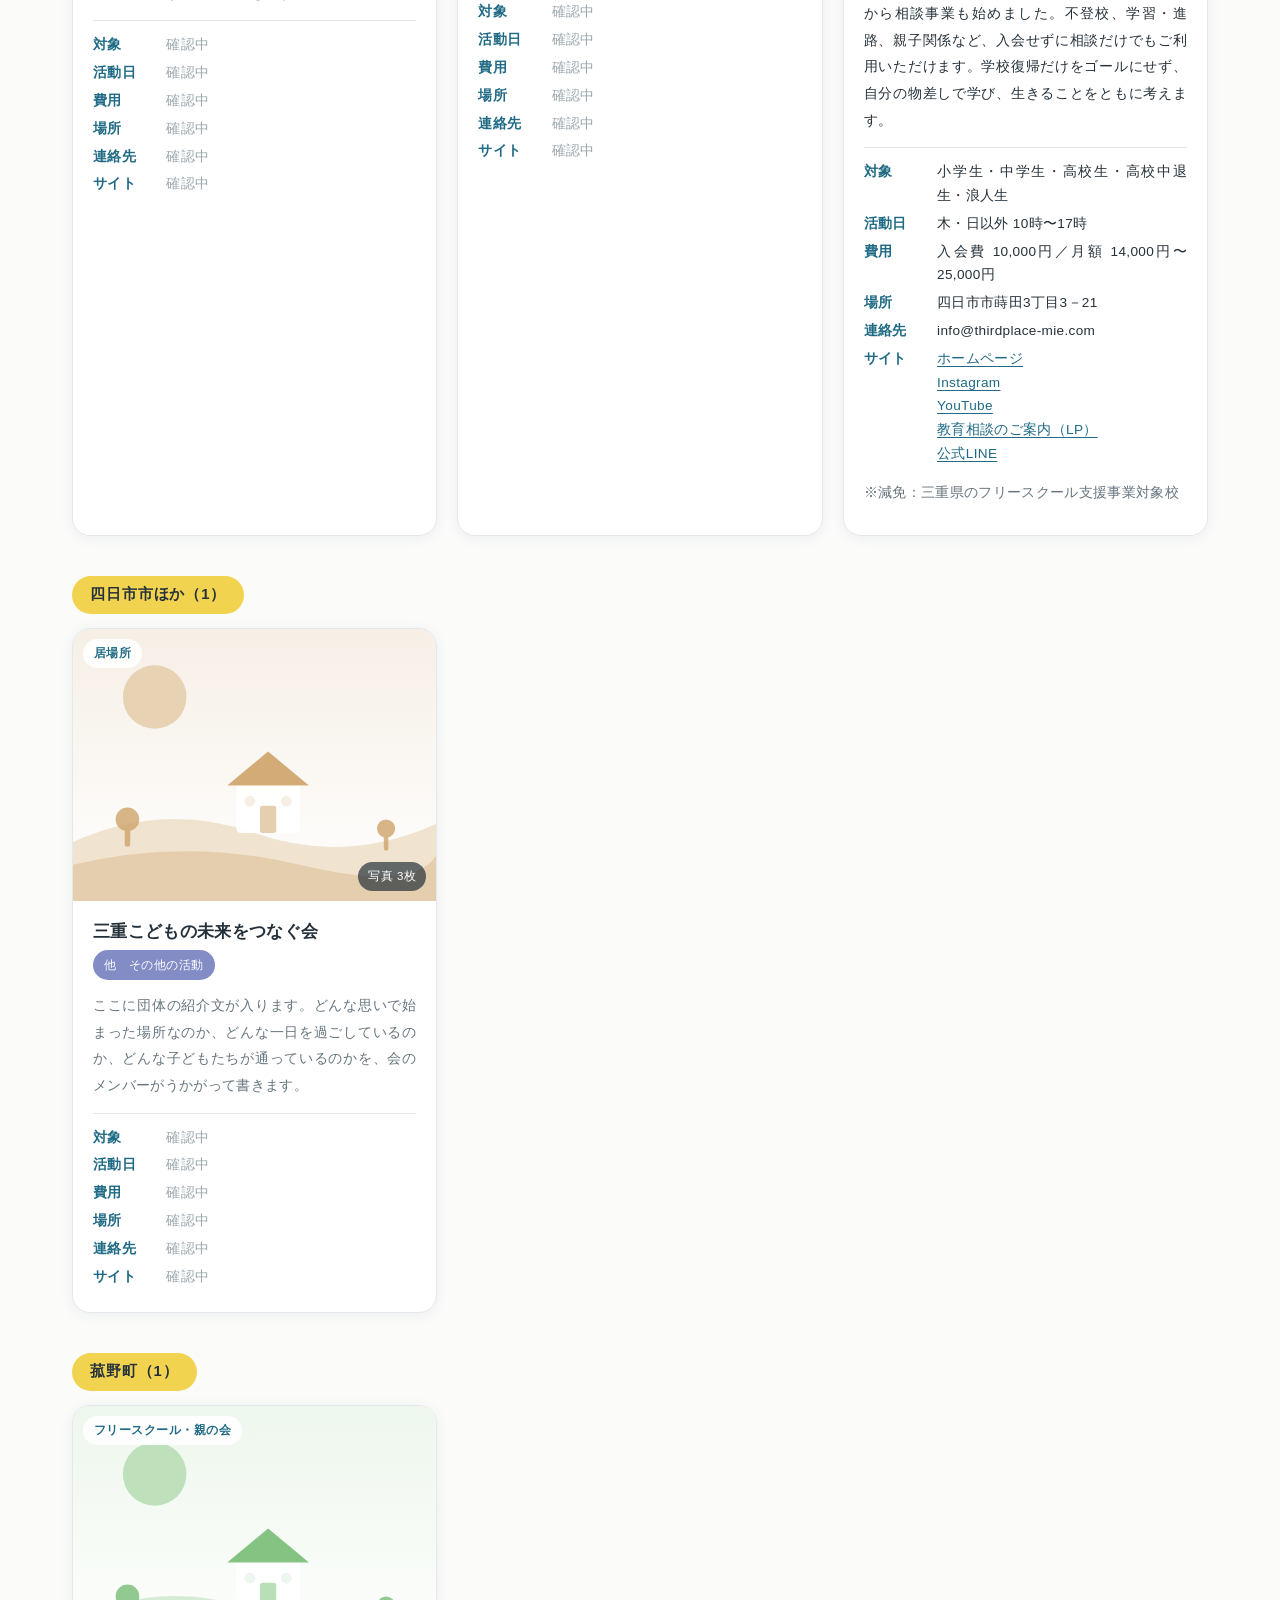
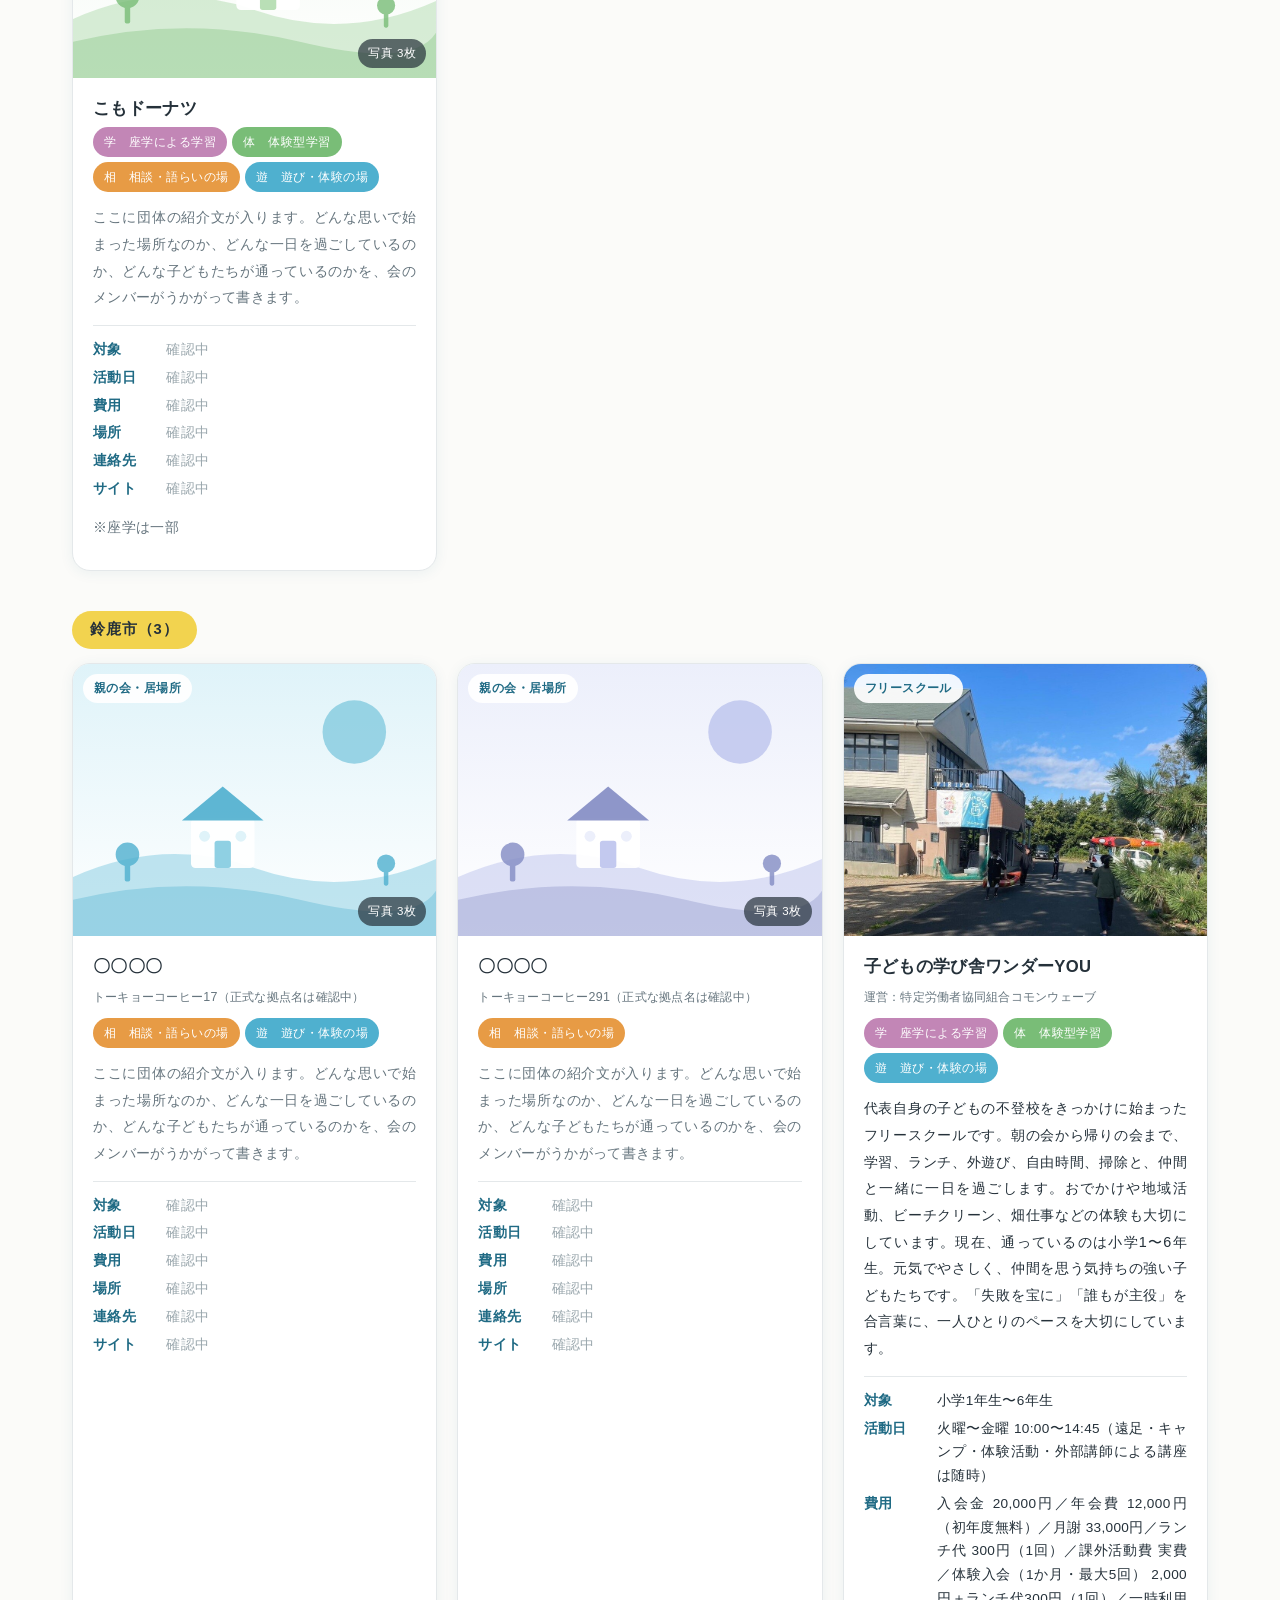
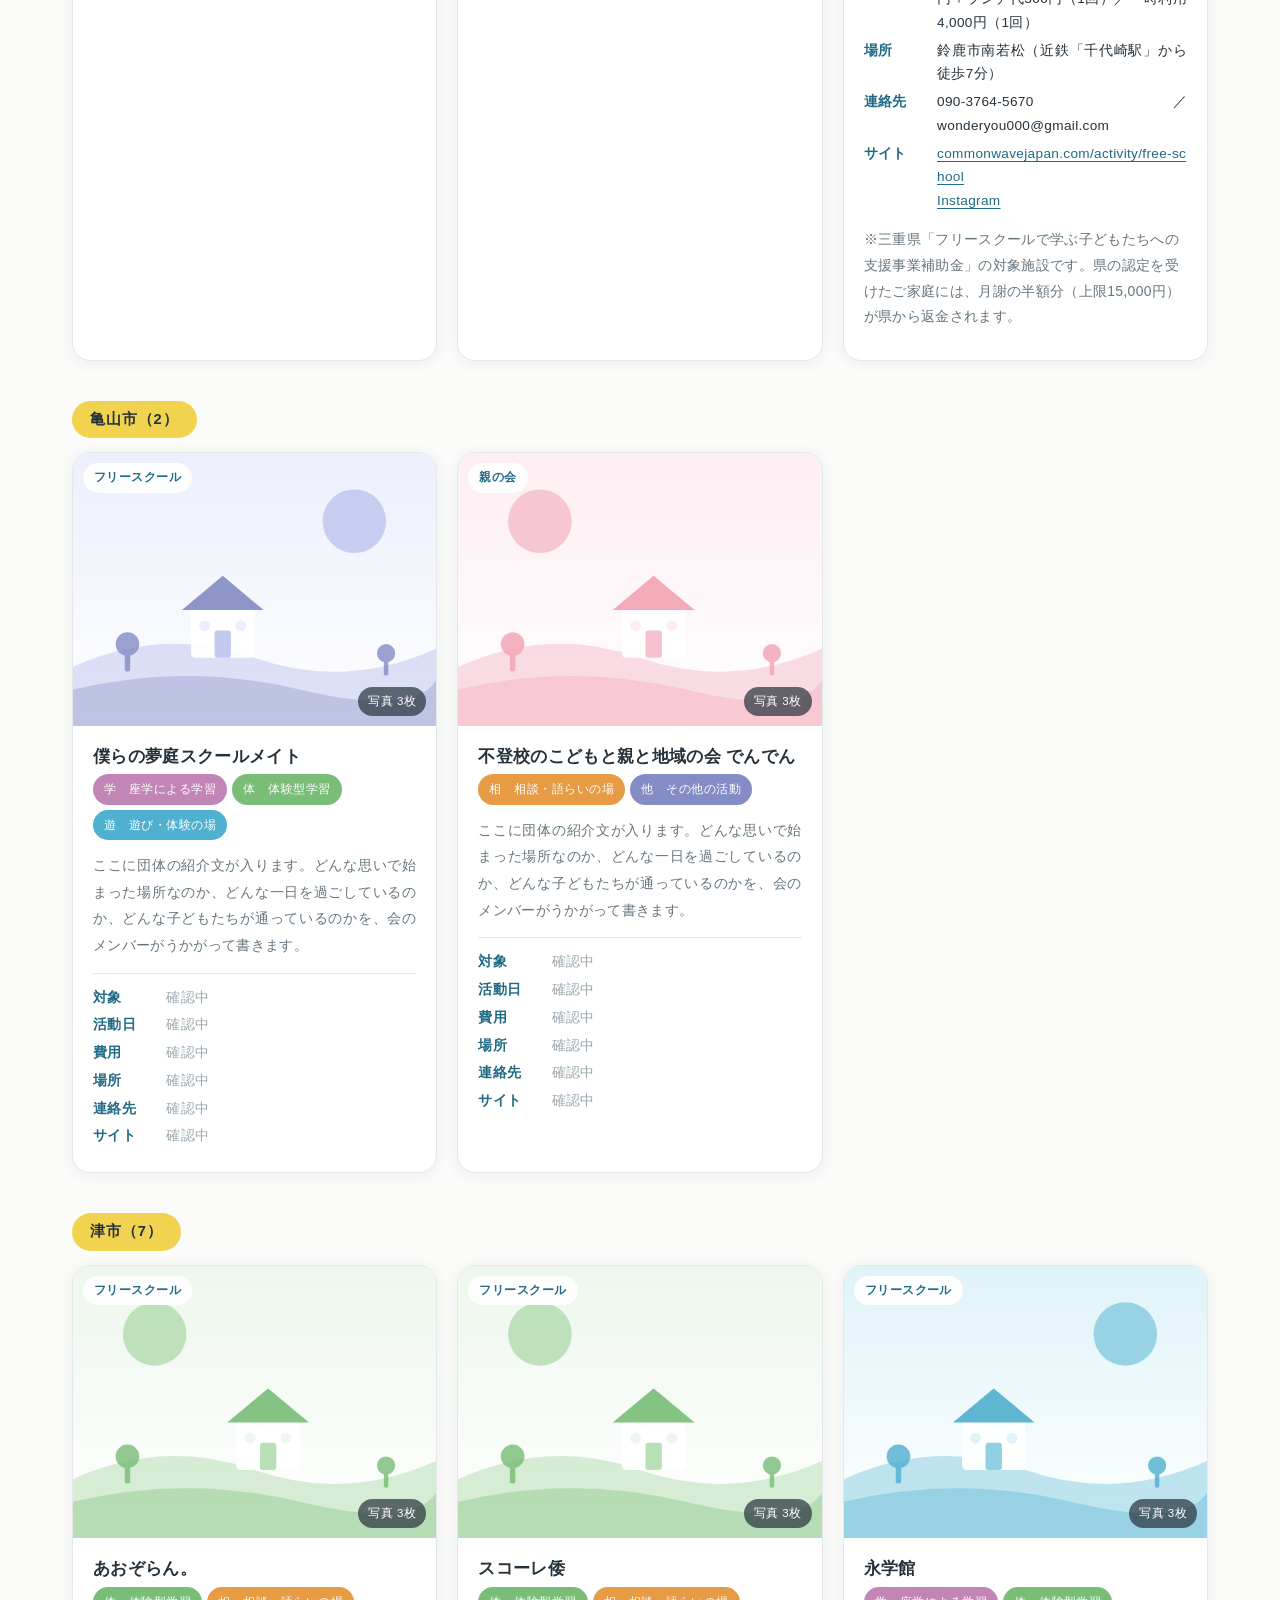
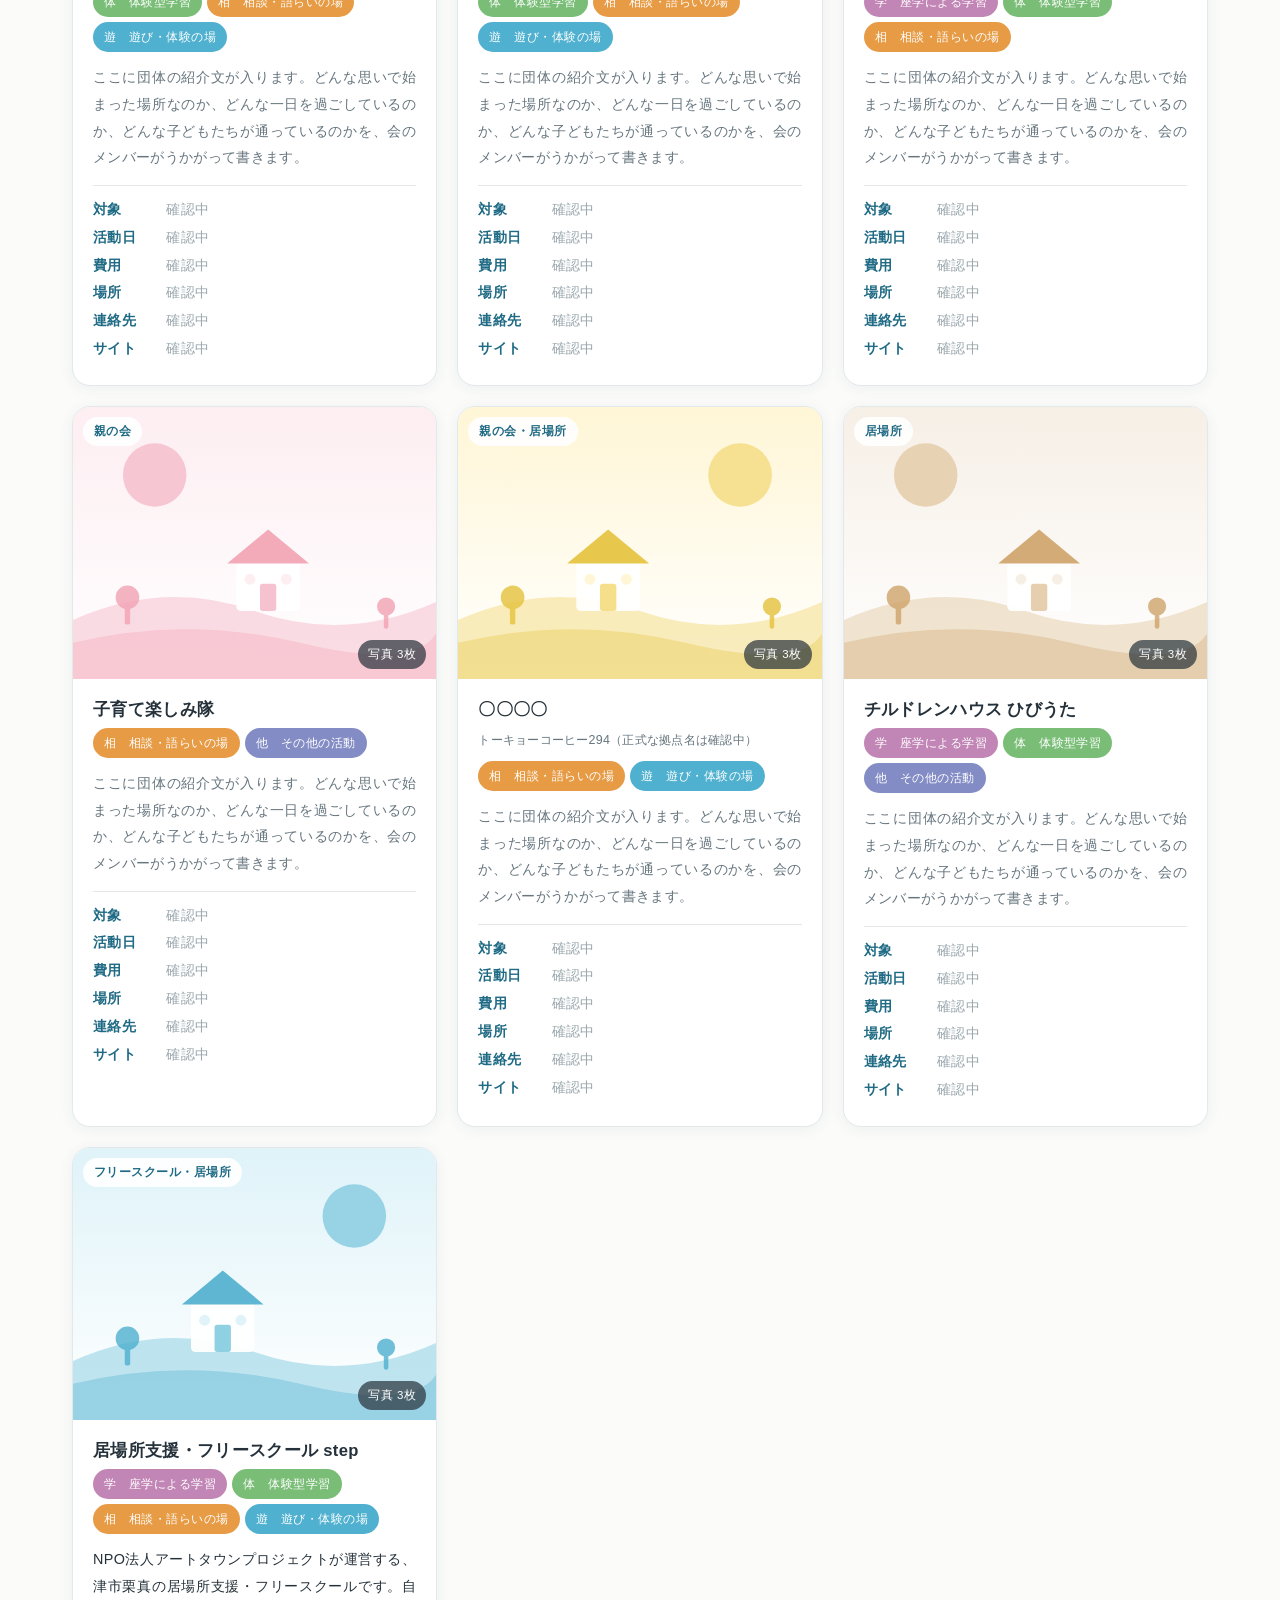
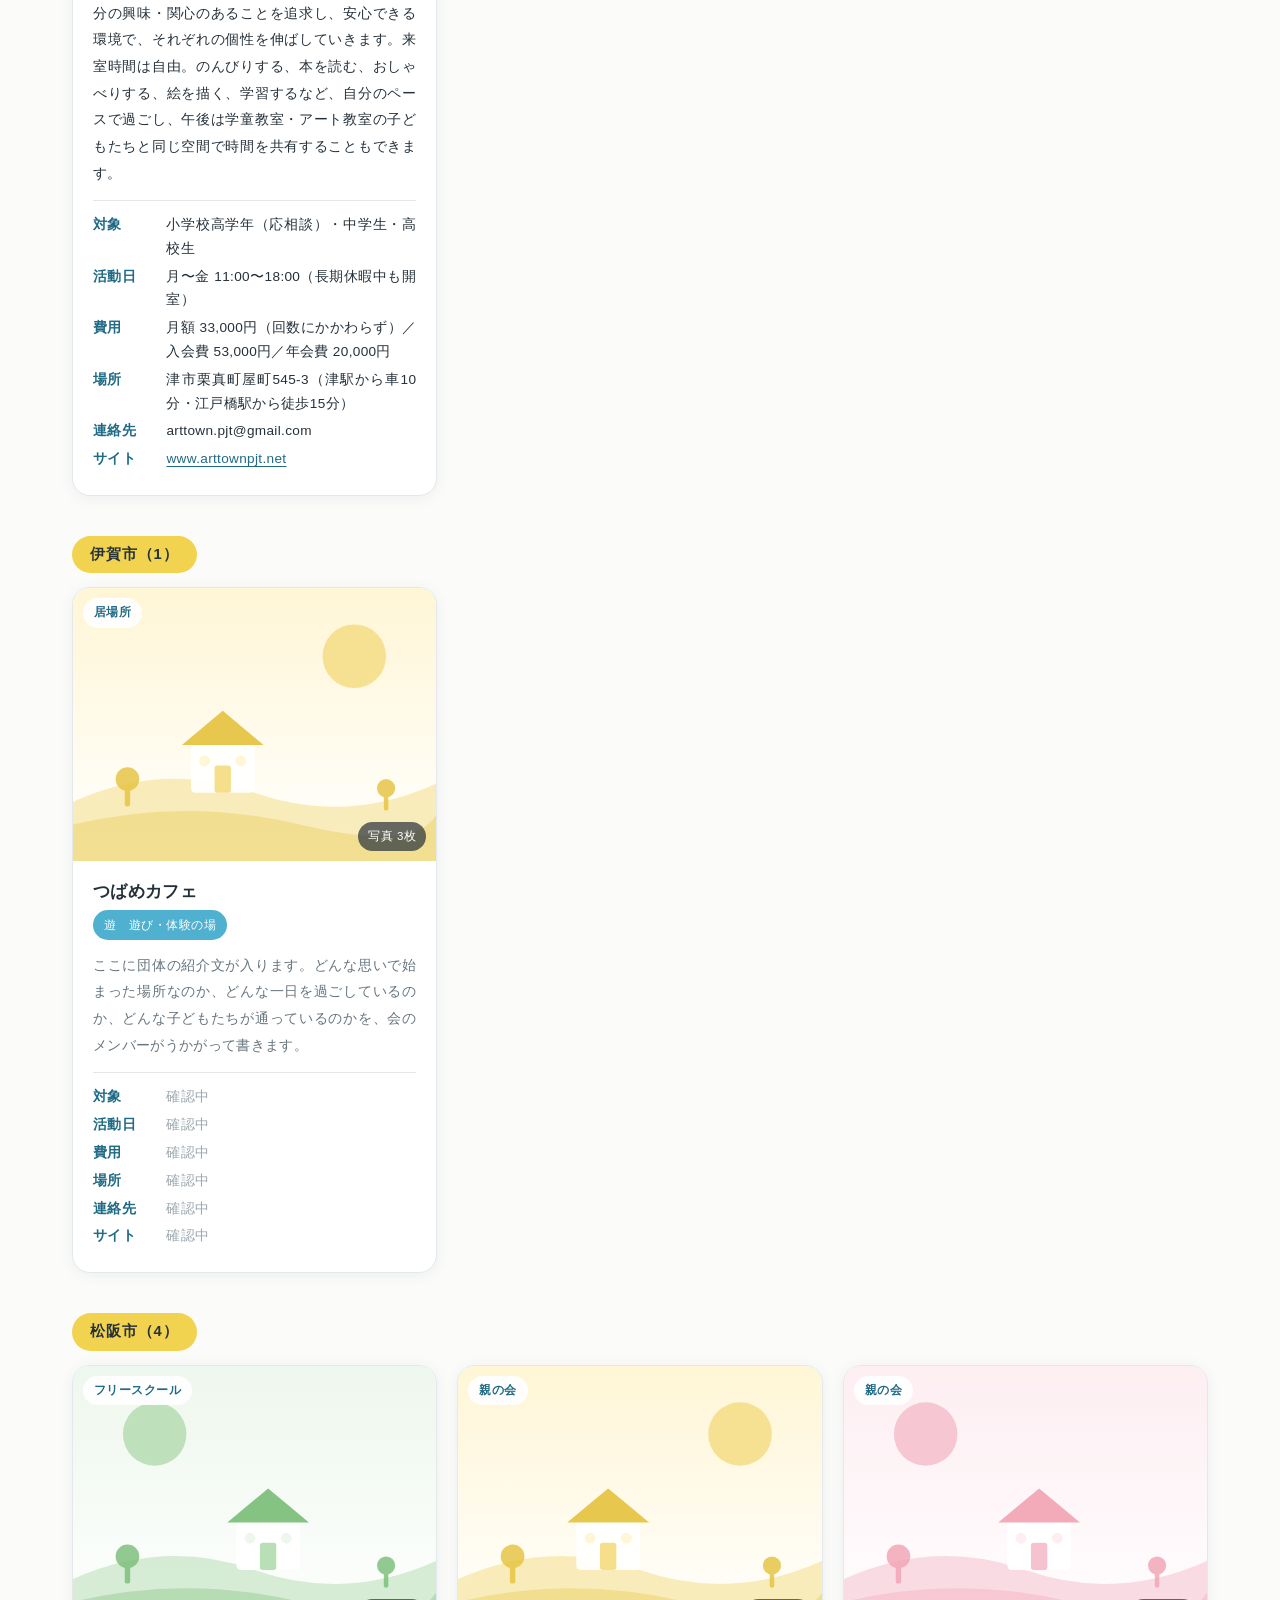
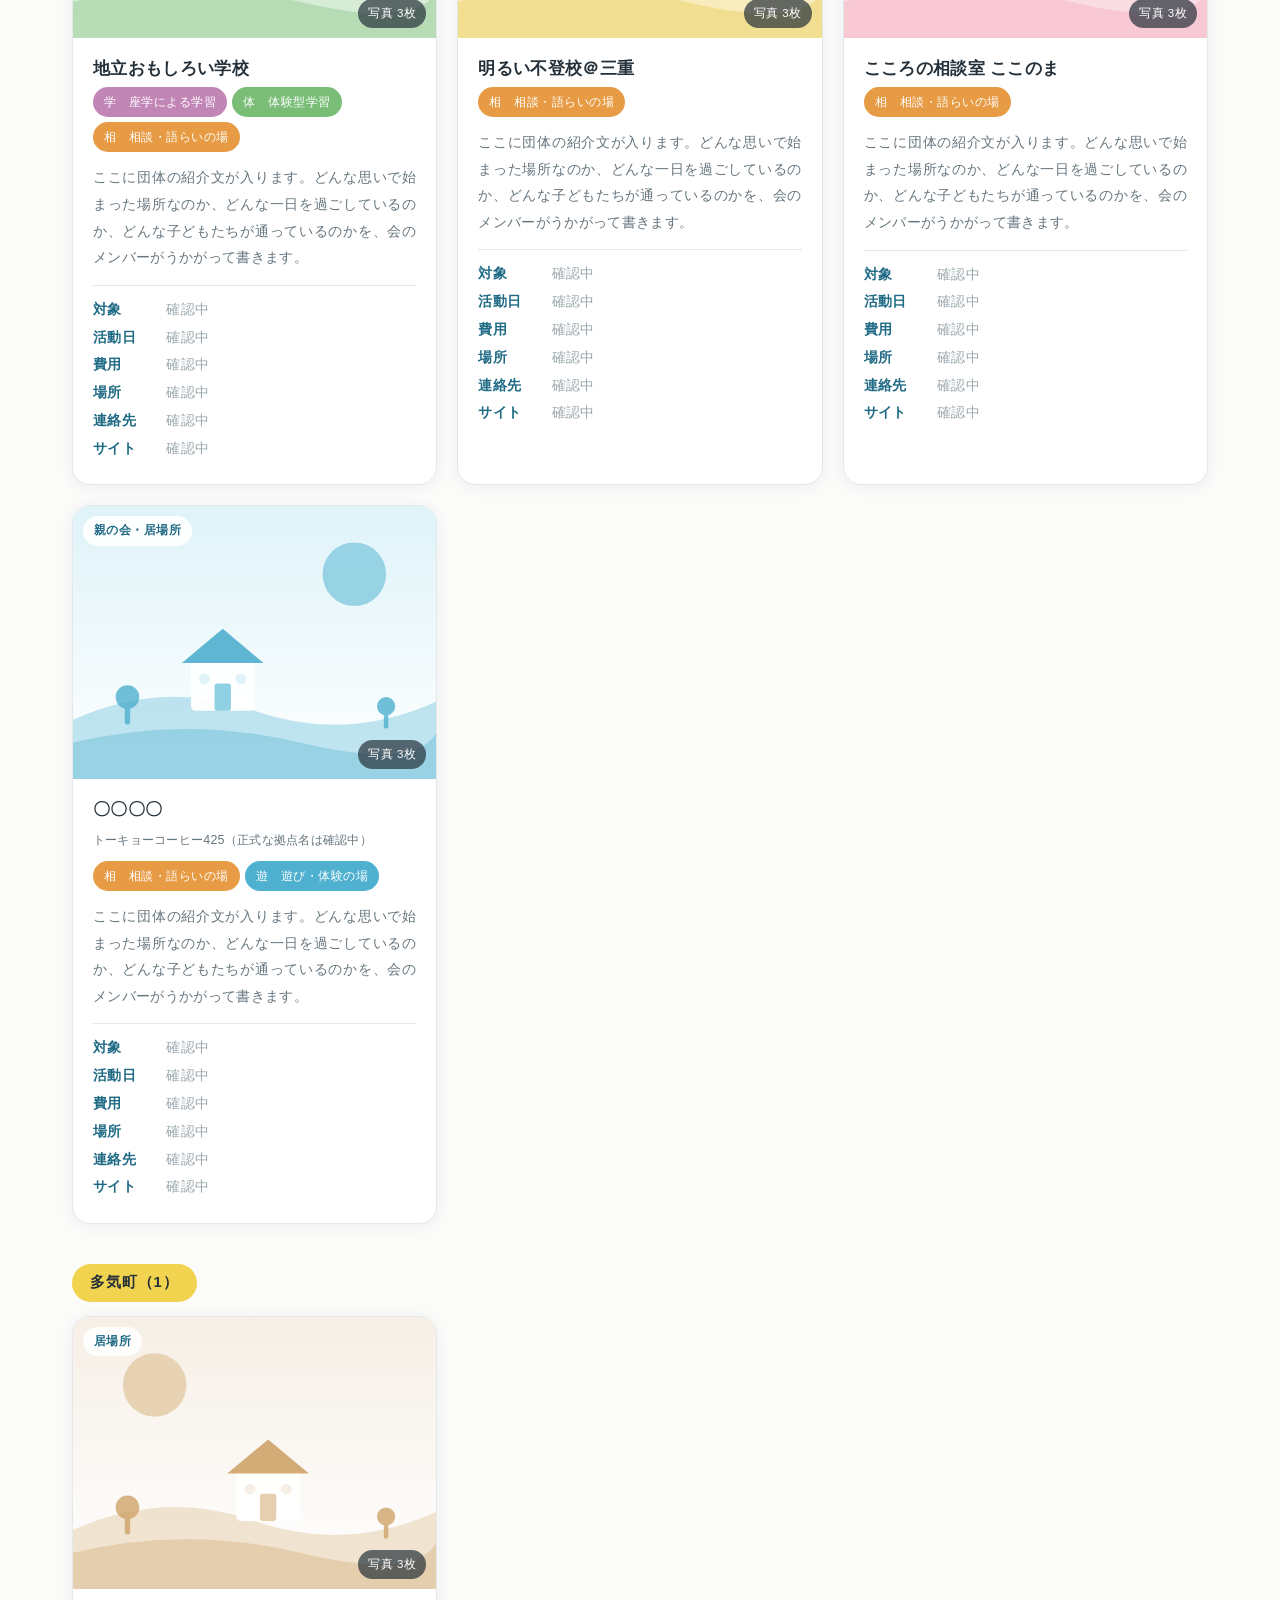
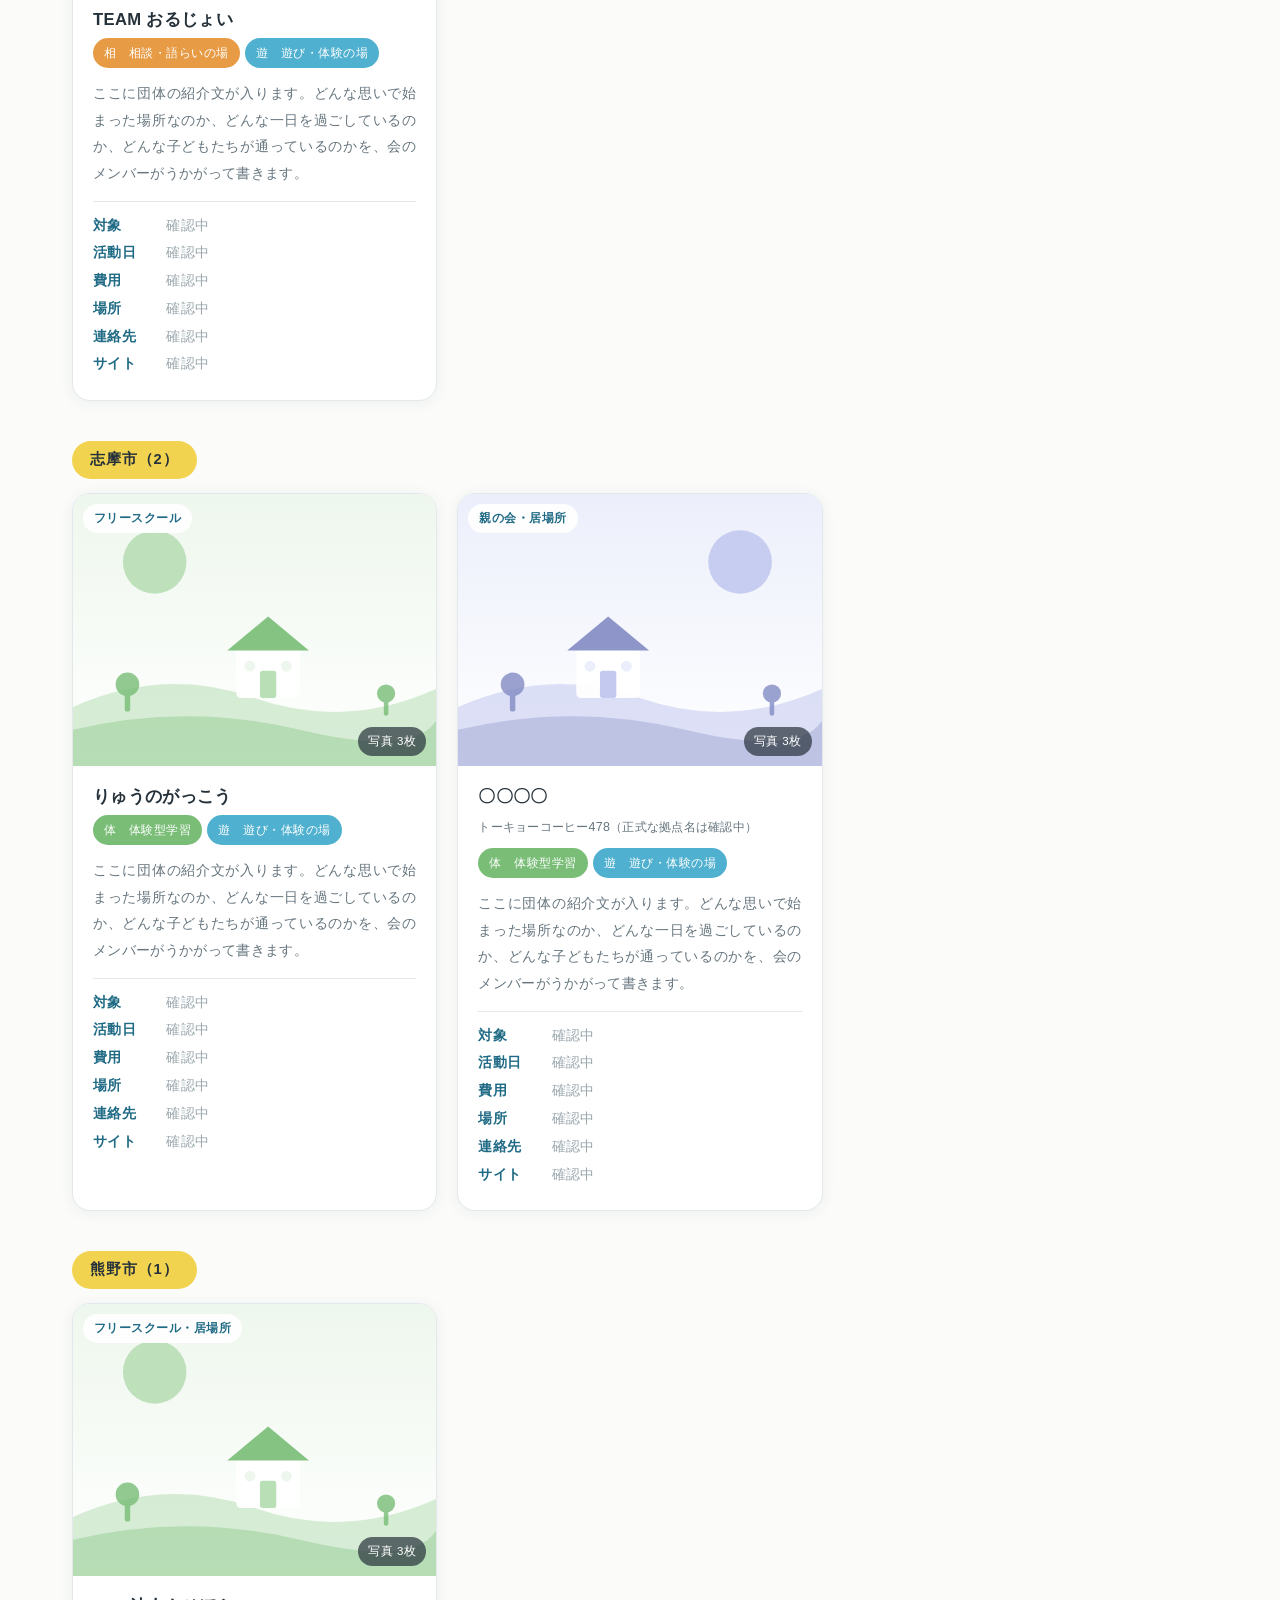
==== commit 5de70ff4: "加盟団体の掲載内容を反映：ワンダーYOU（鈴鹿市）・フリースクール「サードプレイス」（四日市市）を追加 - 団体から届いた掲載内容（10/20・10/23）と写真をカードに反映 - サイト・SNSを複" ====
--- a/hp.html
+++ b/hp.html
@@ -6,7 +6,7 @@
 <meta name="viewport" content="width=device-width, initial-scale=1.0">
 <title>子どもの多様な学びを育む会in三重</title>
 <meta name="description" content="三重県内のフリースクール・親の会・居場所がつながる会です。お住まいの市町から、子どもに合う学びの場をさがせます。">
-<link rel="stylesheet" href="assets/style.css?v=202609091450">
+<link rel="stylesheet" href="assets/style.css?v=202610250005">
 </head>
 <body>
 
@@ -129,7 +129,7 @@
           <p>自分らしく安心してすごせる居場所を、学びの場を、学びのスタイルを、子どもたちが自由に選択しやすくなる社会を目指しています。</p>
         </div>
         <div class="card reveal">
-          <h3 style="margin-top:0">している活動</h3>
+          <h3 style="margin-top:0">行っている活動</h3>
           <ul class="plain">
             <li>普及啓発のためのイベントの実施</li>
             <li>子どもの多様な学び場創設のための支援</li>
@@ -192,7 +192,7 @@
   <div id="lbinfo"><div class="t"></div><div class="s"></div></div>
 </div>
 
-<script src="assets/groups.js?v=202609091450"></script>
+<script src="assets/groups.js?v=202610250005"></script>
 <script>
 (function(){
   /* ---------- 出現アニメーション ---------- */
@@ -312,7 +312,16 @@
     dt.textContent = label;
     dl.appendChild(dt);
     var dd = document.createElement("dd");
-    if(value){
+    if(Array.isArray(value) && value.length){
+      /* サイト・SNSが複数あるとき：{label, href} を1行ずつ並べる */
+      value.forEach(function(v, i){
+        if(i > 0){ dd.appendChild(document.createElement("br")); }
+        var la = document.createElement("a");
+        la.href = v.href; la.target = "_blank"; la.rel = "noopener";
+        la.textContent = v.label || v.href.replace(/^https?:\/\//, "").replace(/\/$/, "");
+        dd.appendChild(la);
+      });
+    }else if(value && !Array.isArray(value)){
       if(isLink){
         var a = document.createElement("a");
         a.href = value; a.target = "_blank"; a.rel = "noopener";
--- a/assets/style.css
+++ b/assets/style.css
@@ -68,7 +68,7 @@
 
 /* ---------- 本体 ---------- */
 main{max-width:var(--maxw);margin:0 auto;padding:0 22px 70px}
-section{margin:70px 0;scroll-margin-top:130px}
+section{margin:70px 0;scroll-margin-top:8px}
 .narrow{max-width:var(--narrow);margin-left:auto;margin-right:auto}
 
 .reveal{opacity:0;transform:translateY(18px);transition:opacity .7s ease,transform .7s ease}
